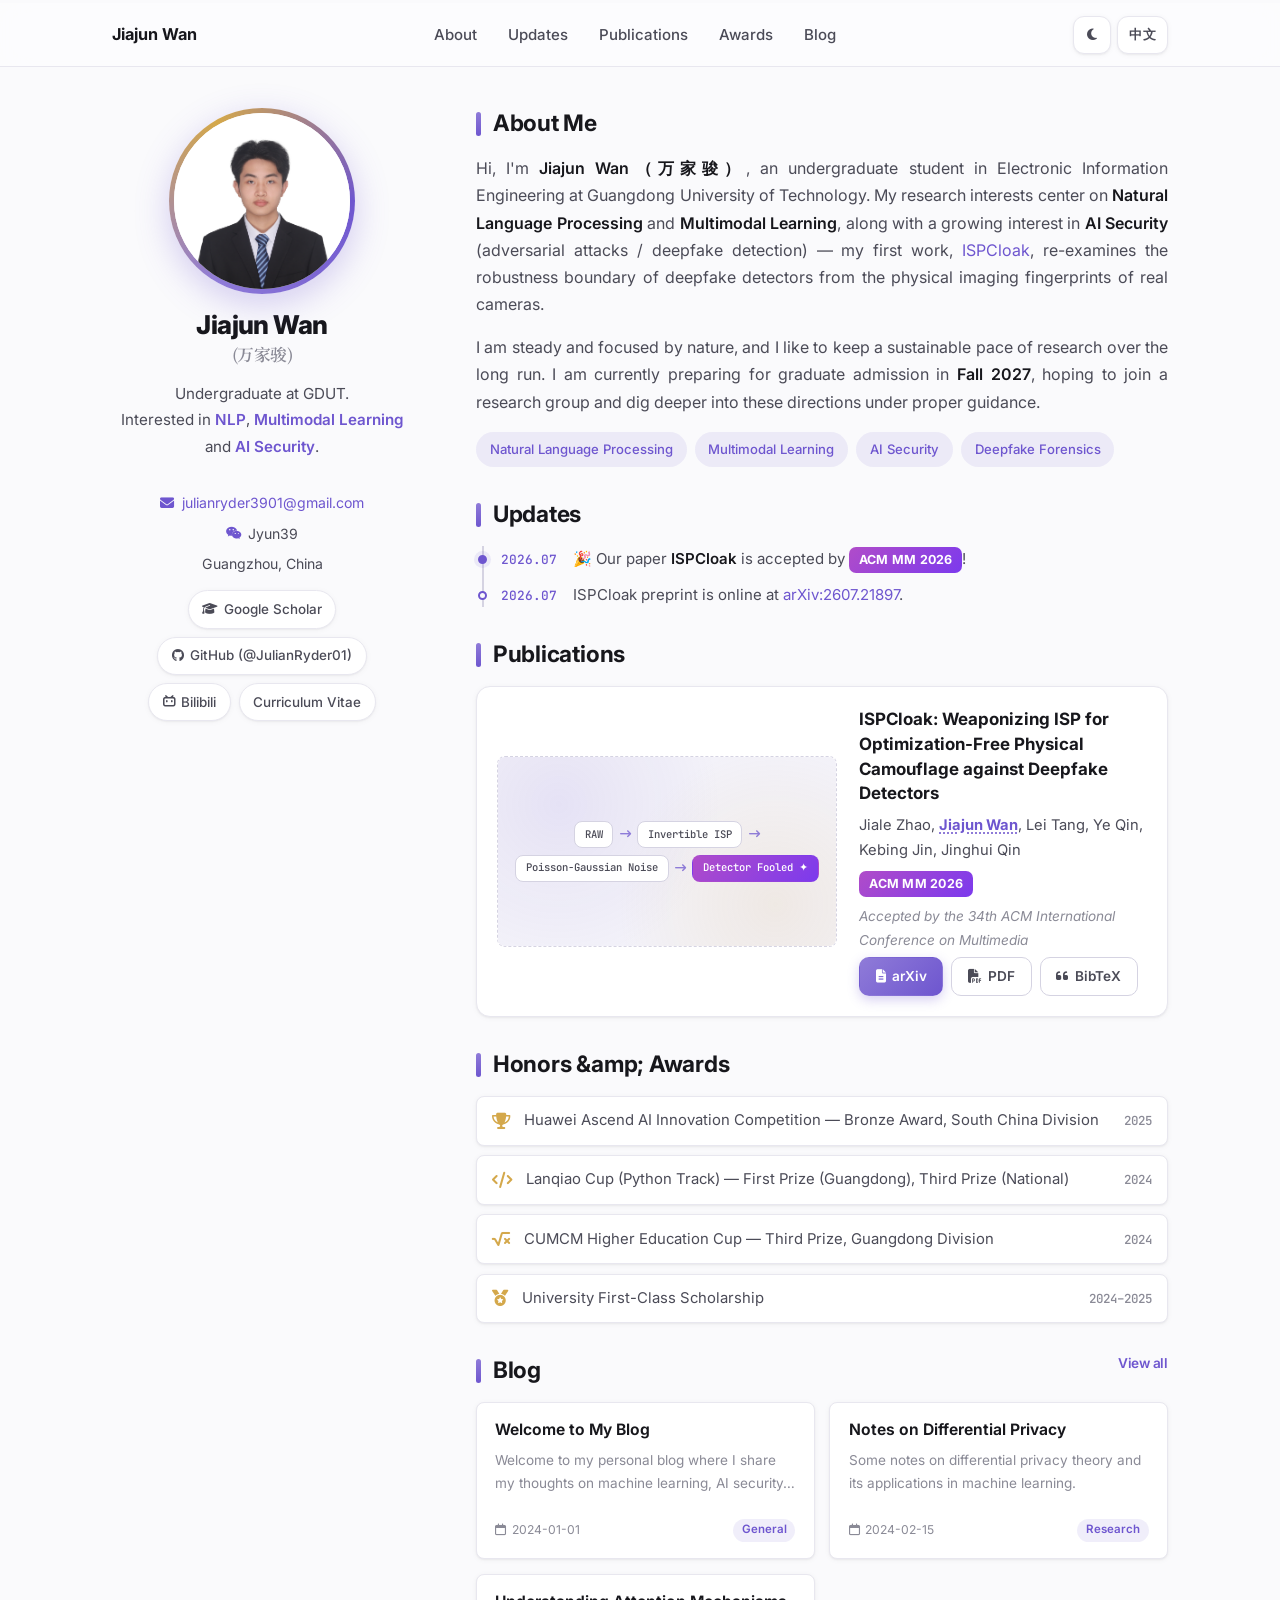
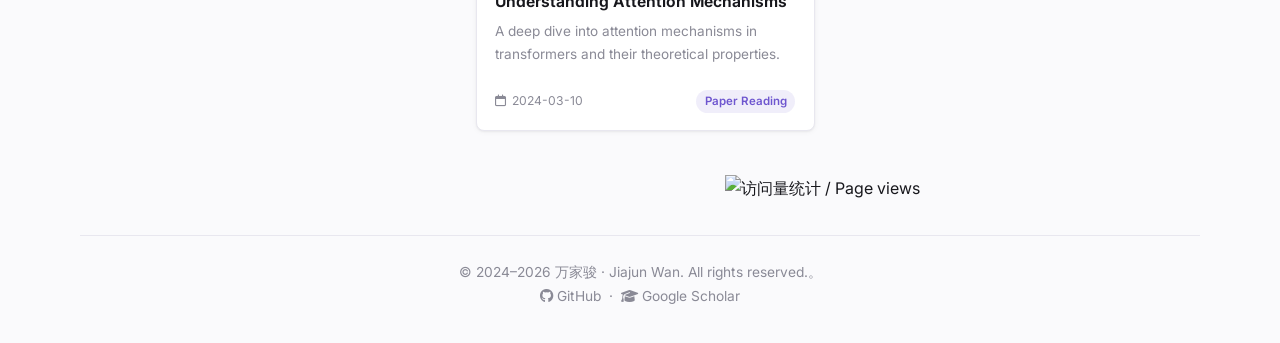
==== index.html @ dd7a8aad "feat: i18n (zh/en) with auto-detect, rename News to Updates, lang toggle" ====
<!DOCTYPE html>
<html lang="zh-CN" data-lang="zh">
<head>
    <meta charset="UTF-8">
    <meta name="viewport" content="width=device-width, initial-scale=1.0">
    <meta name="description" content="Jiajun Wan (万家骏) - Undergraduate at Guangdong University of Technology. Research interests: NLP, Multimodal Learning, AI Security. ACM MM 2026 paper.">
    <meta name="author" content="Jiajun Wan">
    <meta name="keywords" content="Jiajun Wan, 万家骏, NLP, Deepfake Detection, Adversarial Attack, GDUT">

    <!-- Open Graph -->
    <meta property="og:type" content="profile">
    <meta property="og:title" content="Jiajun Wan (万家骏)">
    <meta property="og:description" content="Undergraduate researcher in NLP & AI Security at Guangdong University of Technology.">
    <meta property="og:url" content="https://julianryder01.github.io/">
    <meta property="og:image" content="https://julianryder01.github.io/pics/profile_pic.jpg">

    <title>Jiajun Wan (万家骏)</title>

    <!-- Fonts -->
    <link rel="preconnect" href="https://fonts.googleapis.com">
    <link rel="preconnect" href="https://fonts.gstatic.com" crossorigin>
    <link href="https://fonts.googleapis.com/css2?family=Inter:wght@400;500;600;700;800&family=JetBrains+Mono:wght@400;500&family=Noto+Serif+SC:wght@600;700&display=swap" rel="stylesheet">

    <!-- Font Awesome -->
    <link rel="stylesheet" href="https://cdnjs.cloudflare.com/ajax/libs/font-awesome/6.4.0/css/all.min.css">

    <!-- Theme & language: apply saved preferences before first paint -->
    <script>
        (function () {
            try {
                var t = localStorage.getItem('site-theme');
                if (!t && window.matchMedia && window.matchMedia('(prefers-color-scheme: dark)').matches) t = 'dark';
                if (t === 'dark') document.documentElement.setAttribute('data-theme', 'dark');

                var l = localStorage.getItem('site-lang');
                if (!l) {
                    var nav = (navigator.language || navigator.userLanguage || '').toLowerCase();
                    l = nav.indexOf('zh') === 0 ? 'zh' : 'en';
                }
                document.documentElement.setAttribute('data-lang', l === 'en' ? 'en' : 'zh');
                document.documentElement.lang = l === 'en' ? 'en' : 'zh-CN';
            } catch (e) { /* ignore */ }
        })();
    </script>

    <!-- Custom CSS -->
    <link rel="stylesheet" href="css/style.css">

    <!-- Favicon -->
    <link rel="icon" href="data:image/svg+xml,<svg xmlns='http://www.w3.org/2000/svg' viewBox='0 0 100 100'><text y='.9em' font-size='90'>🎓</text></svg>">
</head>
<body>

    <!-- Reading progress bar -->
    <div class="progress-bar" aria-hidden="true"></div>

    <!-- Navigation Bar -->
    <header class="top-nav">
        <div class="top-nav-container">
            <a href="index.html" class="homepage-link">Jiajun&nbsp;Wan</a>

            <!-- Main Navigation Menu -->
            <nav class="main-nav" id="main-nav" aria-label="主导航 / Main navigation">
                <a href="#about" data-i18n="nav.about">关于</a>
                <a href="#updates" data-i18n="nav.updates">动态</a>
                <a href="#publications" data-i18n="nav.publications">论文</a>
                <a href="#honors" data-i18n="nav.awards">荣誉</a>
                <a href="blog/index.html" data-i18n="nav.blog">博客</a>
            </nav>

            <div class="nav-actions">
                <button class="theme-toggle" id="theme-toggle" type="button" aria-label="切换主题 / Toggle theme" title="切换主题">
                    <i class="fa-solid fa-moon"></i>
                    <i class="fa-solid fa-sun"></i>
                </button>
                <button class="lang-toggle" id="lang-toggle" type="button" aria-label="切换到英文 / Switch to English" title="语言 / Language">EN</button>
                <!-- Mobile Menu Toggle -->
                <button class="mobile-menu-toggle" id="menu-toggle" type="button" aria-label="打开菜单 / Open menu" aria-expanded="false" aria-controls="main-nav">
                    <i class="fa-solid fa-bars"></i>
                </button>
            </div>
        </div>
    </header>

    <!-- Main Content Wrapper -->
    <div class="wrapper">

        <!-- Sidebar -->
        <aside class="sidebar" data-animate>
            <div class="avatar-ring">
                <img src="pics/profile_pic.jpg" alt="Jiajun Wan / 万家骏" class="profile-photo" width="180" height="180">
            </div>

            <h1 class="site-name">Jiajun Wan<span class="site-name-cn">(万家骏)</span></h1>

            <p class="bio-tagline" data-i18n-html="bio">广东工业大学本科生。<br>对 <b>NLP</b>、<b>多模态学习</b> 与 <b>AI 安全</b> 感兴趣。</p>

            <div class="contact-box">
                <p><i class="fa-solid fa-envelope"></i><a href="mailto:julianryder3901@gmail.com">julianryder3901@gmail.com</a></p>
                <p><i class="fa-brands fa-weixin"></i>Jyun39</p>
                <p data-i18n="loc"><i class="fa-solid fa-location-dot"></i>广州，中国</p>
            </div>

            <div class="social-links">
                <ul>
                    <li><a href="https://scholar.google.com.hk/citations?user=JCVGLDQAAAAJ&amp;hl=zh-CN" target="_blank" rel="noopener noreferrer"><i class="fa-solid fa-graduation-cap"></i>Google Scholar</a></li>
                    <li><a href="https://github.com/JulianRyder01" target="_blank" rel="noopener noreferrer"><i class="fa-brands fa-github"></i>GitHub (@JulianRyder01)</a></li>
                    <li><a href="https://space.bilibili.com/83721608" target="_blank" rel="noopener noreferrer"><i class="fa-brands fa-bilibili"></i>Bilibili</a></li>
                    <li><a href="#" onclick="alert('CV 即将上传 / Coming soon');return false;" data-i18n="cv"><i class="fa-solid fa-file-pdf"></i>个人简历</a></li>
                </ul>
            </div>
        </aside>

        <!-- Main Content -->
        <main class="main-content">

            <!-- About Section -->
            <section id="about" data-animate>
                <h2 data-i18n="about.title">关于我</h2>
                <p data-i18n-html="about.p1">你好，我是<b>万家骏 (Jiajun Wan)</b>，广东工业大学电子信息工程专业本科生。我的研究兴趣围绕<b>自然语言处理</b>与<b>多模态学习</b>，同时对 <b>AI 安全</b>（对抗攻击 / 深度伪造检测）有浓厚兴趣——我的第一篇工作 <a href="#publications">ISPCloak</a> 就从“真实相机的物理成像指纹”出发，重新审视了深度伪造检测器的鲁棒性边界。</p>
                <p data-i18n-html="about.p2">我性格踏实，做事专注，习惯在长期科研中保持稳定的投入与节奏。目前我正在积极准备 <b>2027 Fall 保研</b>，期待能加入合适的研究团队，在老师的指导下继续深入相关方向。</p>

                <div class="interest-chips" aria-label="研究兴趣 / Research interests">
                    <span class="chip" data-i18n="chip.nlp"><i class="fa-solid fa-language"></i>自然语言处理</span>
                    <span class="chip" data-i18n="chip.mm"><i class="fa-solid fa-layer-group"></i>多模态学习</span>
                    <span class="chip" data-i18n="chip.security"><i class="fa-solid fa-shield-halved"></i>AI 安全</span>
                    <span class="chip" data-i18n="chip.forensics"><i class="fa-solid fa-camera"></i>深度伪造取证</span>
                </div>
            </section>

            <!-- Updates Section -->
            <section id="updates" data-animate>
                <h2 data-i18n="updates.title">动态</h2>
                <ul class="news-list">
                    <li>
                        <span class="news-date">2026.07</span>
                        <span class="news-text" data-i18n-html="updates.i1">🎉 论文 <b>ISPCloak</b> 被 <span class="venue-badge venue-mm">ACM MM 2026</span> 接收！</span>
                    </li>
                    <li>
                        <span class="news-date">2026.07</span>
                        <span class="news-text" data-i18n-html="updates.i2">ISPCloak 预印本上线 <a href="https://arxiv.org/abs/2607.21897" target="_blank" rel="noopener noreferrer">arXiv:2607.21897</a>。</span>
                    </li>
                </ul>
            </section>

            <!-- Publications Section -->
            <section id="publications" data-animate>
                <h2 data-i18n="pubs.title">论文</h2>

                <div class="pub-item">
                    <div class="pub-teaser" aria-hidden="true">
                        <!-- 替换为论文 teaser 图:pics/iscloak_teaser.png -->
                        <div class="teaser-fallback">
                            <span class="tf-chip tf-a">RAW</span>
                            <span class="tf-arrow"><i class="fa-solid fa-arrow-right-long"></i></span>
                            <span class="tf-chip tf-b">Invertible ISP</span>
                            <span class="tf-arrow"><i class="fa-solid fa-arrow-right-long"></i></span>
                            <span class="tf-chip tf-c">Poisson-Gaussian Noise</span>
                            <span class="tf-arrow"><i class="fa-solid fa-arrow-right-long"></i></span>
                            <span class="tf-chip tf-d">Detector Fooled ✦</span>
                        </div>
                    </div>

                    <div class="pub-body">
                        <p class="pub-title">ISPCloak: Weaponizing ISP for Optimization-Free Physical Camouflage against Deepfake Detectors</p>

                        <p class="pub-authors">
                            Jiale Zhao, <strong class="my-name">Jiajun Wan</strong>, Lei Tang, Ye Qin, Kebing Jin, Jinghui Qin
                        </p>

                        <p class="pub-venue">
                            <span class="venue-badge venue-mm">ACM MM 2026</span>
                            <em class="pub-venue-note" data-i18n="pub.venuenote">被第 34 届 ACM 国际多媒体大会接收</em>
                        </p>

                        <div class="pub-links">
                            <a href="https://arxiv.org/abs/2607.21897" target="_blank" rel="noopener noreferrer" class="pub-btn pub-btn-primary"><i class="fa-solid fa-file-lines"></i>arXiv</a>
                            <a href="https://arxiv.org/pdf/2607.21897" target="_blank" rel="noopener noreferrer" class="pub-btn"><i class="fa-solid fa-file-pdf"></i>PDF</a>
                            <button type="button" class="pub-btn bibtex-btn"
                                    data-bibtex-title="ISPCloak: Weaponizing ISP for Optimization-Free Physical Camouflage against Deepfake Detectors"
                                    data-bibtex-key="zhao2026ispcloak"
                                    data-bibtex-author="Zhao, Jiale and Wan, Jiajun and Tang, Lei and Qin, Ye and Jin, Kebing and Qin, Jinghui"
                                    data-bibtex-venue="ACM Multimedia"
                                    data-bibtex-year="2026"
                                    data-bibtex-url="https://arxiv.org/abs/2607.21897"><i class="fa-solid fa-quote-left"></i>BibTeX</button>
                        </div>
                    </div>
                </div>
            </section>

            <!-- Honors & Awards Section -->
            <section id="honors" data-animate>
                <h2 data-i18n="awards.title">荣誉与奖项</h2>
                <ul class="award-list">
                    <li>
                        <i class="fa-solid fa-trophy award-icon"></i>
                        <span class="award-text" data-i18n="award.1">华为昇腾AI创新大赛华南赛区铜奖</span>
                        <span class="award-year">2025</span>
                    </li>
                    <li>
                        <i class="fa-solid fa-code award-icon"></i>
                        <span class="award-text" data-i18n="award.2">蓝桥杯 Python 赛道广东省一等奖、国家级三等奖</span>
                        <span class="award-year">2024</span>
                    </li>
                    <li>
                        <i class="fa-solid fa-square-root-variable award-icon"></i>
                        <span class="award-text" data-i18n="award.3">高教社杯全国大学生数学建模竞赛广东赛区省三等奖</span>
                        <span class="award-year">2024</span>
                    </li>
                    <li>
                        <i class="fa-solid fa-medal award-icon"></i>
                        <span class="award-text" data-i18n="award.4">校级一等奖学金</span>
                        <span class="award-year">2024–2025</span>
                    </li>
                </ul>
            </section>

            <!-- Blog Section Preview -->
            <section id="blog-preview" data-animate>
                <h2><span data-i18n="blog.title">博客</span> <a class="view-all" href="blog/index.html" data-i18n="blog.viewall">查看全部 <i class="fa-solid fa-angle-right"></i></a></h2>
                <div class="blog-list">
                    <a href="blog/posts/welcome.html" class="blog-card">
                        <h3 class="blog-card-title">Welcome to My Blog</h3>
                        <p class="blog-card-excerpt" data-i18n-html="blog.excerpt.1">欢迎来到我的博客，这里记录我对机器学习和 AI 安全的研究与思考。</p>
                        <div class="blog-card-meta">
                            <span class="blog-card-date"><i class="fa-regular fa-calendar"></i>2024-01-01</span>
                            <span class="blog-card-category" data-i18n="blogcat.pg">通用</span>
                        </div>
                    </a>

                    <a href="blog/posts/differential-privacy-notes.html" class="blog-card">
                        <h3 class="blog-card-title">Notes on Differential Privacy</h3>
                        <p class="blog-card-excerpt" data-i18n-html="blog.excerpt.2">关于差分隐私理论及其在机器学习中应用的笔记。</p>
                        <div class="blog-card-meta">
                            <span class="blog-card-date"><i class="fa-regular fa-calendar"></i>2024-02-15</span>
                            <span class="blog-card-category" data-i18n="blogcat.research">研究</span>
                        </div>
                    </a>

                    <a href="blog/posts/attention-mechanisms.html" class="blog-card">
                        <h3 class="blog-card-title">Understanding Attention Mechanisms</h3>
                        <p class="blog-card-excerpt" data-i18n-html="blog.excerpt.3">深入剖析 Transformer 中注意力机制及其理论性质。</p>
                        <div class="blog-card-meta">
                            <span class="blog-card-date"><i class="fa-regular fa-calendar"></i>2024-03-10</span>
                            <span class="blog-card-category" data-i18n="blogcat.pr">论文阅读</span>
                        </div>
                    </a>
                </div>
            </section>

            <!-- Visitors badge -->
            <div class="visitor-row" aria-hidden="false">
                <img src="https://komarev.com/ghpvc/?username=JulianRyder01&amp;color=6E56CF&amp;style=flat-square&amp;label=Visitors" alt="访问量统计 / Page views">
            </div>

        </main>
    </div>

    <!-- Footer -->
    <footer class="site-footer">
        <p>&copy; 2024–2026 万家骏 · Jiajun Wan. <span data-i18n="footer.rights">保留所有权利</span>。</p>
        <p class="footer-meta">
            <a href="https://github.com/JulianRyder01" target="_blank" rel="noopener noreferrer"><i class="fa-brands fa-github"></i> GitHub</a>
            &nbsp;&middot;&nbsp;
            <a href="https://scholar.google.com.hk/citations?user=JCVGLDQAAAAJ&amp;hl=zh-CN" target="_blank" rel="noopener noreferrer"><i class="fa-solid fa-graduation-cap"></i> Google Scholar</a>
        </p>
    </footer>

    <!-- BibTeX Modal -->
    <div class="modal-backdrop" id="bibtex-modal" role="dialog" aria-modal="true" aria-label="BibTeX 引用 / BibTeX citation" hidden>
        <div class="modal-card">
            <div class="modal-head">
                <h3><i class="fa-solid fa-quote-left"></i> BibTeX</h3>
                <button type="button" class="modal-close" id="modal-close" aria-label="关闭 / Close">&times;</button>
            </div>
            <textarea class="bibtex-box" id="bibtex-textarea" rows="9" readonly spellcheck="false"></textarea>
            <div class="modal-foot">
                <span class="copy-hint" id="copy-hint"></span>
                <button type="button" class="pub-btn pub-btn-primary" id="copy-bibtex"><i class="fa-solid fa-copy"></i><span data-i18n="modal.copy">复制</span></button>
            </div>
        </div>
    </div>

    <button class="back-to-top" id="back-to-top" type="button" aria-label="回到顶部 / Back to top"><i class="fa-solid fa-chevron-up"></i></button>

    <!-- JavaScript -->
    <script src="js/main.js"></script>
</body>
</html>
---- css/style.css ----
/* ============================================================
   Jiajun Wan — Academic Homepage Stylesheet
   Light / Dark dual theme · glassmorphism nav · refined motion
   Backwards-compatible with blog page class names.
   ============================================================ */

/* ---------------------------------------------
   1. Design Tokens
   --------------------------------------------- */
:root {
    /* Primary palette — iris / violet accent */
    --primary-color: #6E56CF;
    --primary-dark: #5A46B0;
    --primary-light: #8F7BD8;
    --primary-soft: rgba(110, 86, 207, 0.10);
    --primary-glow: rgba(110, 86, 207, 0.28);

    /* Text */
    --text-primary: #17171C;
    --text-secondary: #4B4B57;
    --text-muted: #8A8A96;

    /* Backgrounds */
    --bg-body: #FAFAFC;
    --bg-sidebar: transparent;
    --bg-card: #FFFFFF;
    --bg-hover: #F3F2F9;
    --bg-nav: rgba(252, 252, 254, 0.72);

    /* Borders */
    --border-light: #E8E7EF;
    --border-medium: #D5D3E2;

    /* Accents */
    --accent-gold: #D4A84B;
    --accent-green: #3E9C77;
    --accent-error: #CF222E;

    /* Typography */
    --font-sans: "Inter", -apple-system, BlinkMacSystemFont, "Segoe UI",
                 "PingFang SC", "Hiragino Sans GB", "Microsoft YaHei", sans-serif;
    --font-mono: "JetBrains Mono", "SF Mono", Consolas, "Liberation Mono", Menlo, monospace;
    --font-serif-sc: "Noto Serif SC", "Songti SC", SimSun, serif;

    /* Spacing */
    --spacing-xs: 0.25rem;
    --spacing-sm: 0.5rem;
    --spacing-md: 1rem;
    --spacing-lg: 1.5rem;
    --spacing-xl: 2rem;

    /* Layout */
    --max-width: 1120px;
    --sidebar-width: 300px;
    --nav-height: 64px;

    /* Shadows */
    --shadow-sm: 0 1px 2px rgba(23, 23, 28, 0.05), 0 1px 6px rgba(23, 23, 28, 0.04);
    --shadow-md: 0 4px 14px rgba(23, 23, 28, 0.08), 0 2px 4px rgba(23, 23, 28, 0.04);
    --shadow-lg: 0 12px 34px rgba(23, 23, 28, 0.14);

    /* Motion & radius */
    --ease-out: cubic-bezier(0.22, 1, 0.36, 1);
    --transition-fast: 0.18s var(--ease-out);
    --transition-normal: 0.32s var(--ease-out);
    --radius-sm: 8px;
    --radius-md: 14px;
    --radius-lg: 20px;
}

/* Dark theme */
[data-theme="dark"] {
    --primary-color: #9D8CFF;
    --primary-dark: #B4A6FF;
    --primary-light: #6E56CF;
    --primary-soft: rgba(157, 140, 255, 0.12);
    --primary-glow: rgba(157, 140, 255, 0.22);

    --text-primary: #ECEBF2;
    --text-secondary: #B6B5C2;
    --text-muted: #7F7E8C;

    --bg-body: #131218;
    --bg-card: #1B1A22;
    --bg-hover: #232230;
    --bg-nav: rgba(19, 18, 24, 0.68);

    --border-light: #2A2936;
    --border-medium: #3A3949;

    --shadow-sm: 0 1px 2px rgba(0, 0, 0, 0.4);
    --shadow-md: 0 4px 16px rgba(0, 0, 0, 0.45);
    --shadow-lg: 0 12px 36px rgba(0, 0, 0, 0.55);
}

/* ---------------------------------------------
   2. Base
   --------------------------------------------- */
*, *::before, *::after { box-sizing: border-box; margin: 0; padding: 0; }

html {
    scroll-behavior: smooth;
    scroll-padding-top: calc(var(--nav-height) + 16px);
    -webkit-font-smoothing: antialiased;
    -moz-osx-font-smoothing: grayscale;
}

body {
    font-family: var(--font-sans);
    font-size: 16px;
    line-height: 1.7;
    color: var(--text-primary);
    background-color: var(--bg-body);
    transition: background-color 0.35s ease, color 0.35s ease;
    min-height: 100vh;
}

h1, h2, h3, h4, h5, h6 { font-weight: 700; line-height: 1.3; color: var(--text-primary); }
h2 { font-size: 1.42rem; letter-spacing: -0.01em; }
h3 { font-size: 1.15rem; }

p { margin-bottom: var(--spacing-md); color: var(--text-secondary); }

a {
    color: var(--primary-color);
    text-decoration: none;
    transition: color var(--transition-fast);
}
a:hover { color: var(--primary-dark); }

b, strong { color: var(--text-primary); font-weight: 600; }

img { max-width: 100%; display: block; }

ul { list-style: none; }

:focus-visible {
    outline: 2px solid var(--primary-color);
    outline-offset: 2px;
    border-radius: 4px;
}

::selection { background: var(--primary-soft); color: var(--text-primary); }

/* Section headings with gradient tick */
section h2 {
    position: relative;
    padding-left: 1.05rem;
    margin-bottom: 1.1rem;
}
section h2::before {
    content: "";
    position: absolute;
    left: 0; top: 0.18em;
    width: 5px; height: 1.05em;
    border-radius: 99px;
    background: linear-gradient(180deg, var(--primary-light), var(--primary-color));
}

/* ---------------------------------------------
   3. Progress bar (top of page)
   --------------------------------------------- */
.progress-bar {
    position: fixed;
    top: 0; left: 0;
    height: 3px; width: 100%;
    transform: scaleX(0);
    transform-origin: 0 50%;
    z-index: 2000;
    background: linear-gradient(90deg, var(--primary-light), var(--primary-color));
    pointer-events: none;
}

/* ---------------------------------------------
   4. Top navigation — frosted glass
   --------------------------------------------- */
.top-nav {
    position: fixed;
    inset: 3px 0 auto 0;
    height: var(--nav-height);
    backdrop-filter: saturate(160%) blur(14px);
    -webkit-backdrop-filter: saturate(160%) blur(14px);
    background: var(--bg-nav);
    border-bottom: 1px solid var(--border-light);
    z-index: 1000;
    transition: background 0.35s ease, border-color 0.35s ease;
}

.top-nav-container {
    max-width: var(--max-width);
    height: 100%;
    margin: 0 auto;
    padding: 0 clamp(1rem, 4vw, 2rem);
    display: flex;
    align-items: center;
    justify-content: space-between;
    gap: 1rem;
}

.homepage-link {
    display: inline-flex;
    align-items: center;
    gap: 0.55rem;
    font-weight: 700;
    font-size: 1.02rem;
    color: var(--text-primary) !important;
    white-space: nowrap;
}
.homepage-link:hover { opacity: 0.85; }

.main-nav {
    display: flex;
    align-items: center;
    gap: 0.25rem;
}
.main-nav a {
    position: relative;
    padding: 0.45rem 0.85rem;
    border-radius: 99px;
    font-size: 0.94rem;
    font-weight: 500;
    color: var(--text-secondary) !important;
    transition: color var(--transition-fast), background var(--transition-fast);
}
.main-nav a:hover {
    color: var(--primary-color) !important;
    background: var(--primary-soft);
}
.main-nav a.active {
    color: var(--primary-color) !important;
    background: var(--primary-soft);
    font-weight: 600;
}

.nav-actions { display: flex; align-items: center; gap: 0.4rem; }

.theme-toggle,
.lang-toggle,
.mobile-menu-toggle {
    display: inline-grid;
    place-items: center;
    width: 38px; height: 38px;
    border: 1px solid var(--border-light);
    border-radius: 11px;
    background: var(--bg-card);
    color: var(--text-secondary);
    cursor: pointer;
    box-shadow: var(--shadow-sm);
    transition: color var(--transition-fast), border-color var(--transition-fast),
                transform var(--transition-fast), box-shadow var(--transition-fast);
}
.lang-toggle {
    width: auto;
    padding: 0 0.68rem;
    font-size: 0.82rem;
    font-weight: 700;
    letter-spacing: 0.03em;
    font-family: "Inter", sans-serif;
}
.theme-toggle:hover, .lang-toggle:hover, .mobile-menu-toggle:hover {
    color: var(--primary-color);
    border-color: var(--primary-light);
    transform: translateY(-1px);
    box-shadow: var(--shadow-md);
}
.theme-toggle:active, .lang-toggle:active, .mobile-menu-toggle:active { transform: translateY(0); }

/* sun/moon swap */
.theme-toggle .fa-sun { display: none; }
[data-theme="dark"] .theme-toggle .fa-sun { display: block; }
[data-theme="dark"] .theme-toggle .fa-moon { display: none; }
.theme-toggle i { transition: transform 0.45s var(--ease-out); }
.theme-toggle:active i { transform: rotate(120deg); }

.mobile-menu-toggle { display: none; }

/* ---------------------------------------------
   5. Layout wrapper
   --------------------------------------------- */
.wrapper {
    max-width: var(--max-width);
    margin: 0 auto;
    padding: calc(var(--nav-height) + 44px) clamp(1rem, 4vw, 2rem) var(--spacing-xl);
    display: grid;
    grid-template-columns: var(--sidebar-width) minmax(0, 1fr);
    gap: clamp(2rem, 5vw, 4rem);
    align-items: start;
}

/* ---------------------------------------------
   6. Sidebar / Hero
   --------------------------------------------- */
.sidebar {
    position: sticky;
    top: calc(var(--nav-height) + 40px);
    display: flex;
    flex-direction: column;
    align-items: center;
    text-align: center;
    gap: 0.9rem;
}

.avatar-ring {
    position: relative;
    padding: 5px;
    border-radius: 50%;
    background: conic-gradient(from 210deg, var(--primary-light), var(--accent-gold), var(--primary-color), var(--primary-light));
    animation: ring-spin 14s linear infinite;
    box-shadow: 0 10px 34px var(--primary-glow);
}
@keyframes ring-spin { to { transform: rotate(360deg); } }
.avatar-ring::after {
    content: "";
    position: absolute;
    inset: 5px;
    border-radius: 50%;
    background: var(--bg-body);
}
.profile-photo {
    position: relative;
    z-index: 1;
    width: 176px; height: 176px;
    object-fit: cover;
    border-radius: 50%;
    animation: ring-spin 14s linear infinite reverse;
}

.site-name {
    font-size: 1.62rem;
    font-weight: 800;
    letter-spacing: -0.02em;
}
.site-name-cn {
    display: block;
    margin-top: 0.15rem;
    font-family: var(--font-serif-sc);
    font-size: 1.05rem;
    font-weight: 600;
    color: var(--text-muted);
}

.bio-tagline {
    font-size: 0.95rem;
    color: var(--text-secondary);
    line-height: 1.75;
}
.bio-tagline b { color: var(--primary-color); font-weight: 600; }

.contact-box {
    width: 100%;
    display: flex;
    flex-direction: column;
    gap: 0.42rem;
    font-size: 0.88rem;
    color: var(--text-secondary);
}
.contact-box p { display: flex; align-items: center; justify-content: center; gap: 0.55rem; margin: 0; }
.contact-box i { color: var(--primary-color); width: 1em; }
.contact-box a { word-break: break-all; }

.social-links ul {
    display: flex;
    flex-wrap: wrap;
    justify-content: center;
    gap: 0.5rem;
}
.social-links a {
    display: inline-flex;
    align-items: center;
    gap: 0.42rem;
    padding: 0.42rem 0.85rem;
    border: 1px solid var(--border-light);
    border-radius: 99px;
    font-size: 0.84rem;
    font-weight: 500;
    color: var(--text-secondary) !important;
    background: var(--bg-card);
    box-shadow: var(--shadow-sm);
    transition: transform var(--transition-fast), border-color var(--transition-fast),
                color var(--transition-fast), box-shadow var(--transition-fast);
}
.social-links a:hover {
    color: var(--primary-color) !important;
    border-color: var(--primary-light);
    transform: translateY(-2px);
    box-shadow: 0 6px 16px var(--primary-glow);
}
.social-links a i { font-size: 0.92em; }

/* ---------------------------------------------
   7. Main content sections
   --------------------------------------------- */
.main-content {
    min-width: 0;
    display: flex;
    flex-direction: column;
    gap: var(--spacing-xl);
}
.main-content section { scroll-margin-top: calc(var(--nav-height) + 20px); }

.main-content > section > p { text-align: justify; }

.interest-chips {
    display: flex;
    flex-wrap: wrap;
    gap: 0.5rem;
    margin-top: 0.4rem;
}
.chip {
    display: inline-flex;
    align-items: center;
    gap: 0.45rem;
    padding: 0.34rem 0.8rem;
    border-radius: 99px;
    font-size: 0.82rem;
    font-weight: 500;
    color: var(--primary-color);
    background: var(--primary-soft);
    border: 1px solid transparent;
    transition: transform var(--transition-fast), border-color var(--transition-fast);
}
.chip:hover { transform: translateY(-1px); border-color: var(--primary-light); }
.chip i { font-size: 0.85em; opacity: 0.9; }

/* News timeline */
.news-list {
    display: flex;
    flex-direction: column;
    gap: 0.55rem;
    border-left: 2px solid var(--border-medium);
    padding-left: 1.1rem;
    margin-left: 0.35rem;
}
.news-list li {
    position: relative;
    display: flex;
    align-items: baseline;
    gap: 0.8rem;
    font-size: 0.94rem;
    color: var(--text-secondary);
}
.news-list li::before {
    content: "";
    position: absolute;
    left: calc(-1.1rem - 5.5px);
    top: 0.62em;
    width: 9px; height: 9px;
    border-radius: 50%;
    background: var(--bg-body);
    border: 2.5px solid var(--primary-color);
}
.news-list li:first-child::before { background: var(--primary-color); box-shadow: 0 0 0 4px var(--primary-soft); }
.news-date {
    flex-shrink: 0;
    font-family: var(--font-mono);
    font-size: 0.8rem;
    font-weight: 500;
    color: var(--primary-color);
    min-width: 4.6em;
}

/* Venue badges */
.venue-badge {
    display: inline-block;
    padding: 0.14rem 0.62rem;
    border-radius: 7px;
    font-size: 0.78rem;
    font-weight: 700;
    letter-spacing: 0.02em;
    color: #fff;
    vertical-align: middle;
}
.venue-mm   { background: linear-gradient(135deg, #B04CC9, #7C3AED); }
.venue-a    { background: linear-gradient(135deg, #C87A2F, #A05216); }
.venue-nips { background: linear-gradient(135deg, #C0392B, #8E2620); }
.venue-cvpr { background: linear-gradient(135deg, #2F80ED, #1B5FBF); }
.venue-emnlp{ background: linear-gradient(135deg, #D68910, #B9770E); }

/* Publications */
.pub-item {
    display: grid;
    grid-template-columns: minmax(220px, 340px) minmax(0, 1fr);
    gap: 1.4rem;
    align-items: center;
    padding: 1.25rem;
    border: 1px solid var(--border-light);
    border-radius: var(--radius-md);
    background: var(--bg-card);
    box-shadow: var(--shadow-sm);
    transition: transform var(--transition-normal), box-shadow var(--transition-normal), border-color var(--transition-normal);
}
.pub-item:hover {
    transform: translateY(-3px);
    box-shadow: var(--shadow-md);
    border-color: var(--primary-light);
}

.pub-teaser {
    overflow: hidden;
    border-radius: var(--radius-sm);
    border: 1px dashed var(--border-medium);
    aspect-ratio: 16 / 9;
}
.teaser-fallback {
    height: 100%;
    display: flex;
    flex-wrap: wrap;
    align-items: center;
    justify-content: center;
    align-content: center;
    gap: 0.4rem;
    padding: 0.8rem;
    background:
        radial-gradient(circle at 18% 25%, var(--primary-soft), transparent 52%),
        radial-gradient(circle at 82% 78%, rgba(212, 168, 75, 0.12), transparent 50%),
        var(--bg-hover);
}
.tf-chip {
    padding: 0.22rem 0.6rem;
    border-radius: 8px;
    font-family: var(--font-mono);
    font-size: 0.66rem;
    font-weight: 500;
    border: 1px solid var(--border-medium);
    background: var(--bg-card);
    color: var(--text-secondary);
    white-space: nowrap;
}
.tf-chip.tf-d {
    color: #fff;
    border-color: transparent;
    background: linear-gradient(135deg, #B04CC9, #7C3AED);
}
.tf-arrow { color: var(--primary-color); font-size: 0.7rem; opacity: 0.75; }

.pub-title {
    margin-bottom: 0.45rem;
    font-size: 1.06rem;
    font-weight: 700;
    line-height: 1.45;
    color: var(--text-primary);
}
.pub-authors { font-size: 0.92rem; color: var(--text-secondary); margin-bottom: 0.5rem; }
.my-name { color: var(--primary-color); font-weight: 700; text-decoration: underline dotted var(--primary-light) 1.5px; text-underline-offset: 3px; }

.pub-venue { display: flex; align-items: center; flex-wrap: wrap; gap: 0.55rem; margin-bottom: 0.35rem; }
.pub-venue-note { font-size: 0.85rem; color: var(--text-muted); }
.pub-note { font-size: 0.8rem; color: var(--text-muted); margin-bottom: 0.65rem; }

.pub-links { display: flex; flex-wrap: wrap; gap: 0.5rem; }
.pub-btn {
    display: inline-flex;
    align-items: center;
    gap: 0.42rem;
    padding: 0.42rem 0.95rem;
    border: 1px solid var(--border-medium);
    border-radius: 10px;
    font-size: 0.85rem;
    font-weight: 600;
    font-family: inherit;
    color: var(--text-secondary) !important;
    background: var(--bg-card);
    cursor: pointer;
    transition: all var(--transition-fast);
}
.pub-btn:hover {
    color: var(--primary-color) !important;
    border-color: var(--primary-light);
    transform: translateY(-1px);
    box-shadow: var(--shadow-sm);
}
.pub-btn-primary {
    color: #fff !important;
    border-color: transparent;
    background: linear-gradient(135deg, var(--primary-light), var(--primary-color));
    box-shadow: 0 4px 12px var(--primary-glow);
}
.pub-btn-primary:hover { filter: brightness(1.06); box-shadow: 0 6px 16px var(--primary-glow); }

/* Awards */
.award-list {
    display: flex;
    flex-direction: column;
    gap: 0.6rem;
}
.award-list li {
    display: flex;
    align-items: center;
    gap: 0.85rem;
    padding: 0.7rem 0.95rem;
    border: 1px solid var(--border-light);
    border-radius: var(--radius-sm);
    background: var(--bg-card);
    box-shadow: var(--shadow-sm);
    font-size: 0.93rem;
    transition: transform var(--transition-fast), border-color var(--transition-fast);
}
.award-list li:hover { transform: translateX(4px); border-color: var(--primary-light); }
.award-icon { color: var(--accent-gold); font-size: 1.02rem; flex-shrink: 0; }
.award-text { flex: 1; color: var(--text-secondary); }
.award-year {
    flex-shrink: 0;
    font-family: var(--font-mono);
    font-size: 0.78rem;
    font-weight: 500;
    color: var(--text-muted);
}
.award-list li.placeholder { opacity: 0.55; border-style: dashed; }

/* Blog preview cards */
.blog-list {
    display: grid;
    grid-template-columns: repeat(auto-fill, minmax(min(240px, 100%), 1fr));
    gap: 0.9rem;
}
.blog-card {
    display: flex;
    flex-direction: column;
    gap: 0.5rem;
    padding: 1.05rem 1.15rem;
    border: 1px solid var(--border-light);
    border-radius: var(--radius-sm);
    background: var(--bg-card);
    box-shadow: var(--shadow-sm);
    transition: transform var(--transition-fast), box-shadow var(--transition-fast), border-color var(--transition-fast);
}
.blog-card:hover {
    transform: translateY(-3px);
    border-color: var(--primary-light);
    box-shadow: var(--shadow-md);
}
.blog-card-title { font-size: 0.98rem; font-weight: 650; color: var(--text-primary); }
.blog-card-excerpt {
    font-size: 0.85rem;
    color: var(--text-muted);
    display: -webkit-box;
    -webkit-line-clamp: 2;
    -webkit-box-orient: vertical;
    overflow: hidden;
}
.blog-card-meta {
    margin-top: auto;
    display: flex;
    align-items: center;
    justify-content: space-between;
    font-size: 0.76rem;
    color: var(--text-muted);
}
.blog-card-date i { margin-right: 0.35rem; }
.blog-card-category {
    padding: 0.1rem 0.55rem;
    border-radius: 99px;
    font-size: 0.72rem;
    font-weight: 600;
    color: var(--primary-color);
    background: var(--primary-soft);
}

.view-all {
    float: right;
    font-size: 0.85rem;
    font-weight: 600;
}
.view-all i { font-size: 0.8em; margin-left: 0.2rem; transition: transform var(--transition-fast); }
.view-all:hover i { transform: translateX(3px); }

.visitor-row { display: flex; justify-content: center; padding-top: 0.4rem; }
.visitor-row img { display: inline-block; }

/* ---------------------------------------------
   8. Footer
   --------------------------------------------- */
.site-footer {
    max-width: var(--max-width);
    margin: 0 auto;
    padding: 1.6rem clamp(1rem, 4vw, 2rem) 2.2rem;
    border-top: 1px solid var(--border-light);
    text-align: center;
    color: var(--text-muted);
    font-size: 0.86rem;
}
.site-footer p { margin: 0; color: var(--text-muted); }
.footer-meta { margin-top: 0.5rem; }
.site-footer a { color: var(--text-muted); }
.site-footer a:hover { color: var(--primary-color); }

/* ---------------------------------------------
   9. BibTeX modal
   --------------------------------------------- */
.modal-backdrop {
    position: fixed;
    inset: 0;
    z-index: 3000;
    display: grid;
    place-items: center;
    padding: 1.2rem;
    background: rgba(15, 14, 20, 0.55);
    backdrop-filter: blur(6px);
    -webkit-backdrop-filter: blur(6px);
    opacity: 0;
    transition: opacity 0.25s ease;
}
.modal-backdrop.is-open { opacity: 1; }
.modal-backdrop[hidden] { display: none; }

.modal-card {
    width: min(620px, 100%);
    border-radius: var(--radius-md);
    border: 1px solid var(--border-light);
    background: var(--bg-card);
    box-shadow: var(--shadow-lg);
    padding: 1.3rem 1.4rem;
    transform: translateY(14px) scale(0.98);
    transition: transform 0.3s var(--ease-out);
}
.modal-backdrop.is-open .modal-card { transform: none; }

.modal-head {
    display: flex;
    align-items: center;
    justify-content: space-between;
    margin-bottom: 0.9rem;
}
.modal-head h3 { display: flex; align-items: center; gap: 0.5rem; font-size: 1.02rem; }
.modal-head i { color: var(--primary-color); }
.modal-close {
    width: 34px; height: 34px;
    display: grid;
    place-items: center;
    border: none;
    border-radius: 9px;
    background: var(--bg-hover);
    color: var(--text-secondary);
    font-size: 1.3rem;
    line-height: 1;
    cursor: pointer;
    transition: background var(--transition-fast), color var(--transition-fast);
}
.modal-close:hover { background: var(--primary-soft); color: var(--primary-color); }

.bibtex-box {
    width: 100%;
    resize: vertical;
    min-height: 190px;
    padding: 0.9rem 1rem;
    border: 1px solid var(--border-light);
    border-radius: var(--radius-sm);
    background: var(--bg-hover);
    color: var(--text-primary);
    font-family: var(--font-mono);
    font-size: 0.8rem;
    line-height: 1.6;
}
.bibtex-box:focus { outline: 2px solid var(--primary-color); outline-offset: 1px; }

.modal-foot {
    margin-top: 0.9rem;
    display: flex;
    align-items: center;
    justify-content: space-between;
    gap: 0.8rem;
}
.copy-hint { font-size: 0.83rem; color: var(--accent-green); font-weight: 600; }
.copy-hint.err { color: var(--accent-error); }

body.modal-open { overflow: hidden; }

/* ---------------------------------------------
   10. Back to top
   --------------------------------------------- */
.back-to-top {
    position: fixed;
    right: 1.4rem; bottom: 1.4rem;
    z-index: 1500;
    width: 44px; height: 44px;
    display: grid;
    place-items: center;
    border: 1px solid var(--border-light);
    border-radius: 13px;
    background: var(--bg-nav);
    backdrop-filter: blur(10px);
    -webkit-backdrop-filter: blur(10px);
    color: var(--text-secondary);
    cursor: pointer;
    box-shadow: var(--shadow-md);
    opacity: 0;
    visibility: hidden;
    transform: translateY(10px);
    transition: opacity 0.3s ease, visibility 0.3s ease, transform 0.3s var(--ease-out),
                color var(--transition-fast), border-color var(--transition-fast);
}
.back-to-top.show { opacity: 1; visibility: visible; transform: none; }
.back-to-top:hover { color: var(--primary-color); border-color: var(--primary-light); }

/* ---------------------------------------------
   11. Scroll-in animations
   --------------------------------------------- */
@media (prefers-reduced-motion: no-preference) {
    [data-animate] {
        transition: opacity 0.6s var(--ease-out), transform 0.6s var(--ease-out);
    }
    [data-animate].pre-animate {
        opacity: 0;
        transform: translateY(18px);
    }
    [data-animate].is-visible {
        opacity: 1;
        transform: none;
    }
}
@media (prefers-reduced-motion: reduce) {
    *, *::before, *::after { animation-duration: 0.001s !important; transition-duration: 0.001s !important; }
    html { scroll-behavior: auto; }
}

/* ---------------------------------------------
   12. Blog pages (backwards compatibility)
   --------------------------------------------- */
.blog-header {
    max-width: 900px;
    margin: 0 auto;
    padding: calc(var(--nav-height) + 48px) clamp(1rem, 4vw, 2rem) 0;
    text-align: center;
}
.blog-header h1 {
    font-size: 2rem;
    font-weight: 800;
    letter-spacing: -0.02em;
    background: linear-gradient(120deg, var(--primary-light), var(--primary-color));
    -webkit-background-clip: text;
    background-clip: text;
    -webkit-text-fill-color: transparent;
}
.blog-header p { margin-top: 0.4rem; margin-bottom: 0; color: var(--text-muted); font-size: 0.95rem; }

.blog-categories {
    max-width: 900px;
    margin: 1.1rem auto 0;
    padding: 0 clamp(1rem, 4vw, 2rem);
    display: flex;
    flex-wrap: wrap;
    justify-content: center;
    gap: 0.45rem;
}
.blog-category-tag {
    padding: 0.34rem 0.95rem;
    border: 1px solid var(--border-light);
    border-radius: 99px;
    font-family: inherit;
    font-size: 0.83rem;
    font-weight: 500;
    color: var(--text-secondary);
    background: var(--bg-card);
    cursor: pointer;
    transition: all var(--transition-fast);
}
.blog-category-tag:hover { color: var(--primary-color); border-color: var(--primary-light); }
.blog-category-tag.active {
    color: #fff;
    border-color: transparent;
    background: linear-gradient(135deg, var(--primary-light), var(--primary-color));
    box-shadow: 0 3px 10px var(--primary-glow);
}

/* blog list page reuses .wrapper (inline override keeps single column) */
.wrapper .blog-list { margin: 0.4rem 0; }

/* Blog post page */
.blog-post {
    max-width: 800px;
    margin: 0 auto;
    padding: calc(var(--nav-height) + 48px) clamp(1rem, 4vw, 2rem) var(--spacing-xl);
}
.blog-post-header { margin-bottom: 1.6rem; }
.blog-post-title {
    font-size: 1.9rem;
    font-weight: 800;
    letter-spacing: -0.02em;
    line-height: 1.25;
}
.blog-post-meta {
    margin-top: 0.6rem;
    display: flex;
    flex-wrap: wrap;
    gap: 1.1rem;
    font-size: 0.85rem;
    color: var(--text-muted);
    padding-bottom: 1.1rem;
    border-bottom: 1px solid var(--border-light);
}
.blog-post-content { padding-top: 1.2rem; }
.blog-post-content h2 {
    font-size: 1.28rem;
    margin: 1.6rem 0 0.7rem;
    padding-left: 0;
}
.blog-post-content h2::before { content: none; }
.blog-post-content ul, .blog-post-content ol { margin: 0 0 1rem 1.4rem; list-style: disc; }
.blog-post-content ol { list-style: decimal; }
.blog-post-content li { margin-bottom: 0.35rem; color: var(--text-secondary); }
.blog-post-content blockquote {
    margin: 1.1rem 0;
    padding: 0.8rem 1.1rem;
    border-left: 4px solid var(--primary-color);
    border-radius: 0 var(--radius-sm) var(--radius-sm) 0;
    background: var(--primary-soft);
    color: var(--text-secondary);
    font-style: italic;
}
.back-to-blog {
    display: inline-flex;
    align-items: center;
    gap: 0.45rem;
    margin-top: 1.6rem;
    font-size: 0.9rem;
    font-weight: 600;
}
.back-to-blog i { transition: transform var(--transition-fast); }
.back-to-blog:hover i { transform: translateX(-3px); }

/* ---------------------------------------------
   13. Responsive
   --------------------------------------------- */
@media (max-width: 900px) {
    .wrapper { grid-template-columns: 1fr; gap: 1.8rem; padding-top: calc(var(--nav-height) + 30px); }

    .sidebar {
        position: static;
        padding-top: 0.4rem;
    }

    .pub-item { grid-template-columns: 1fr; }
    .pub-teaser { max-width: 420px; }
}

@media (max-width: 768px) {
    .mobile-menu-toggle { display: inline-grid; }

    .main-nav {
        position: fixed;
        top: var(--nav-height);
        left: 0; right: 0;
        flex-direction: column;
        align-items: stretch;
        gap: 0.15rem;
        padding: 0.7rem clamp(1rem, 4vw, 2rem) 1rem;
        background: var(--bg-nav);
        backdrop-filter: blur(18px);
        -webkit-backdrop-filter: blur(18px);
        border-bottom: 1px solid var(--border-light);
        box-shadow: var(--shadow-md);
        transform: translateY(-8px);
        opacity: 0;
        visibility: hidden;
        transition: opacity 0.25s ease, transform 0.25s var(--ease-out), visibility 0.25s;
    }
    .main-nav.active { transform: none; opacity: 1; visibility: visible; }
    .main-nav a { padding: 0.65rem 0.9rem; border-radius: 10px; }

    :root { --max-width: 100%; }

    .profile-photo { width: 148px; height: 148px; }
    .site-name { font-size: 1.45rem; }

    .news-list li { flex-direction: column; gap: 0.15rem; }
    .award-list li { flex-wrap: wrap; }
    .modal-foot { flex-direction: column-reverse; align-items: stretch; text-align: center; }
    .modal-foot .copy-hint { order: 2; }
}

/* Small phones */
@media (max-width: 400px) {
    body { font-size: 15px; }
    .tf-chip { font-size: 0.58rem; }
}

/* Print */
@media print {
    .top-nav, .progress-bar, .back-to-top, .visitor-row, .nav-actions { display: none !important; }
    .wrapper { display: block; padding-top: 0; }
    .sidebar { position: static; margin-bottom: 2rem; }
    body { background: #fff; color: #000; }
}
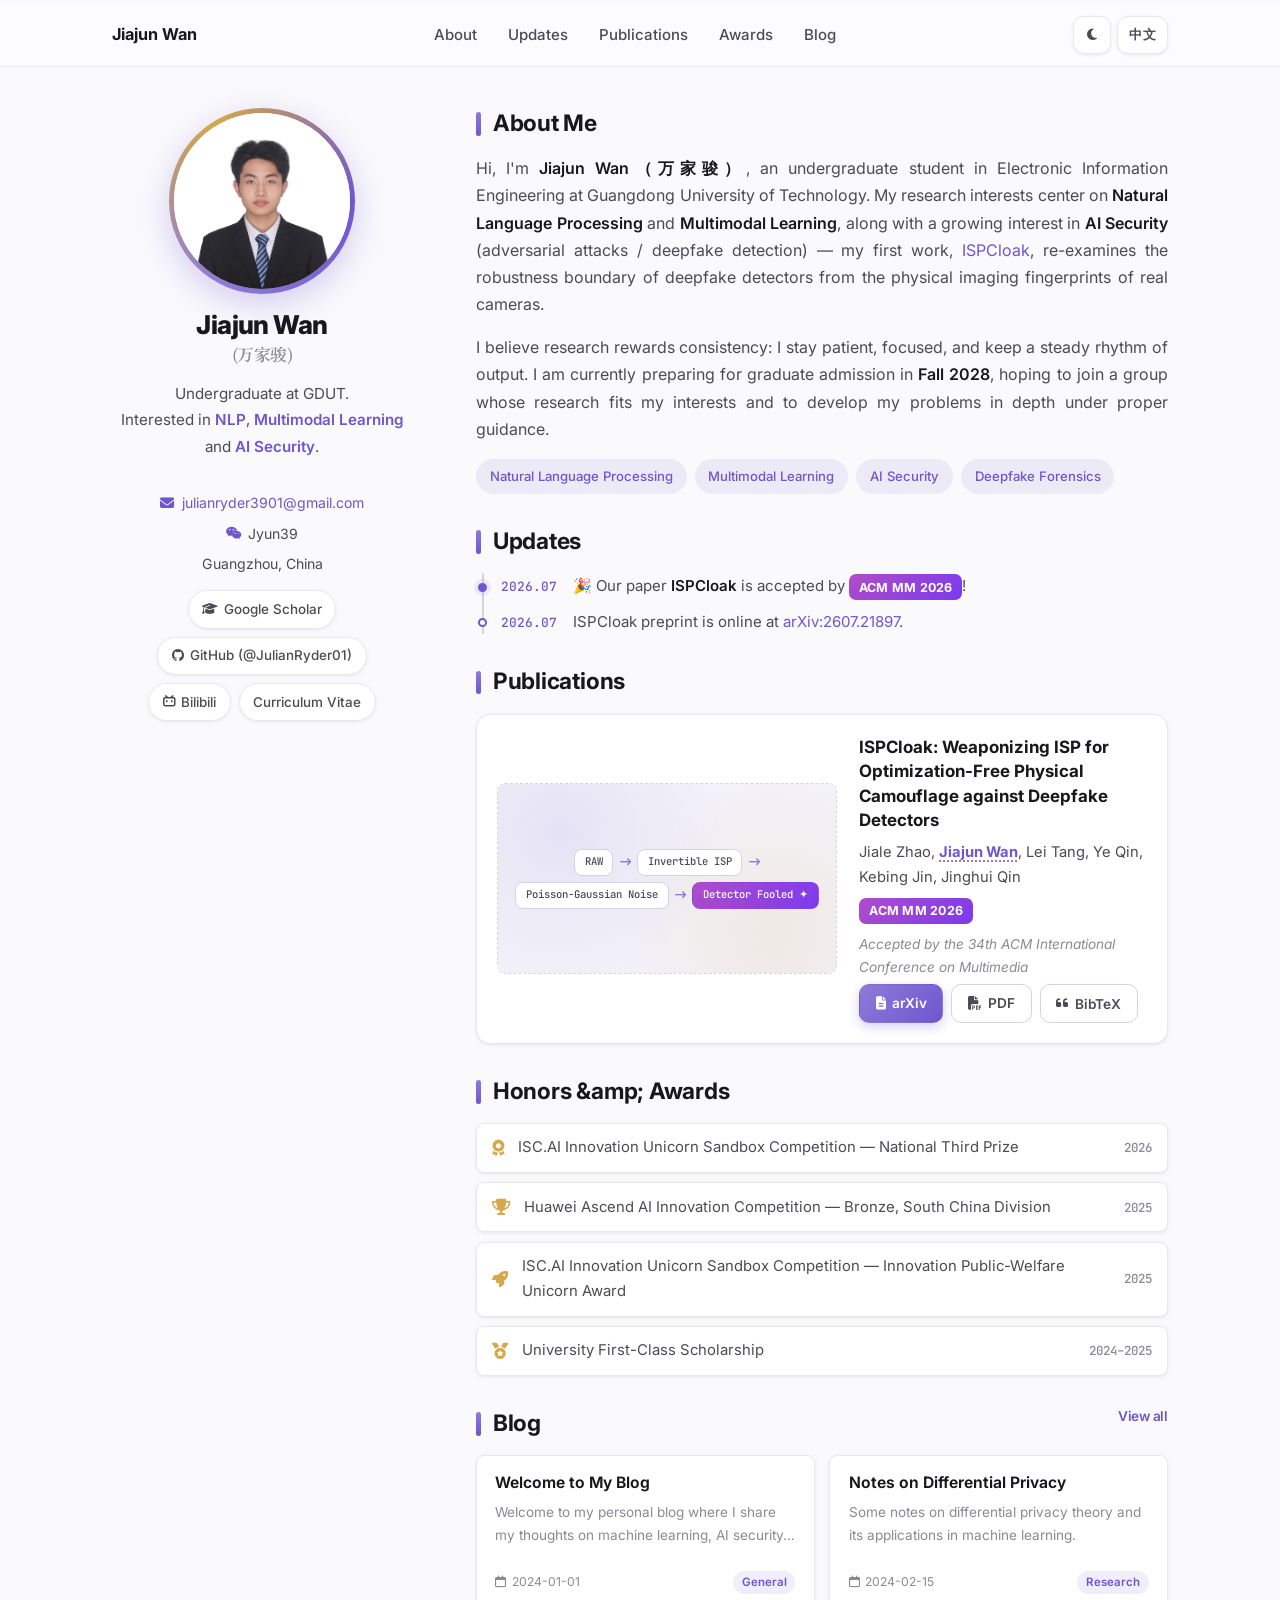
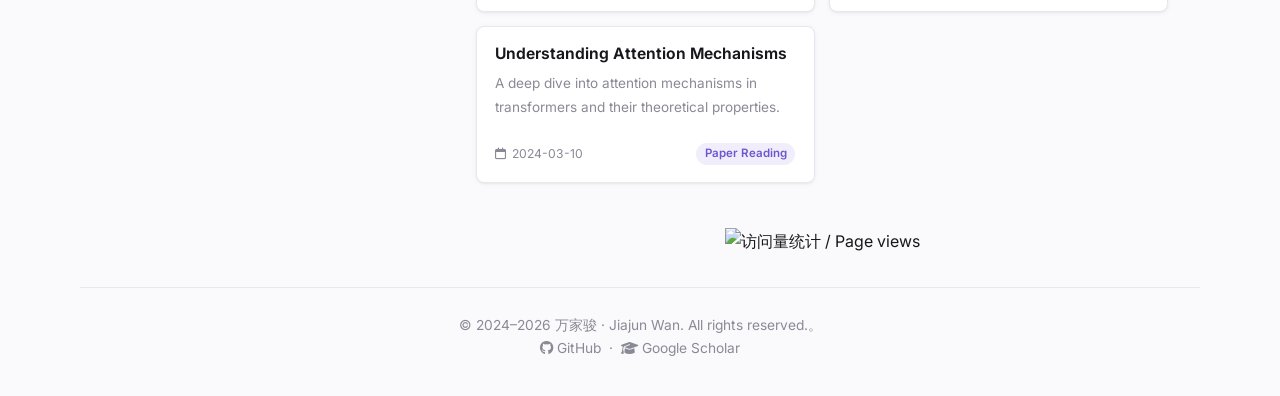
==== commit 029adbf3: "content: rewrite about, 2028 Fall, swap awards for ISC.AI" ====
--- a/index.html
+++ b/index.html
@@ -118,7 +118,7 @@
             <section id="about" data-animate>
                 <h2 data-i18n="about.title">关于我</h2>
                 <p data-i18n-html="about.p1">你好，我是<b>万家骏 (Jiajun Wan)</b>，广东工业大学电子信息工程专业本科生。我的研究兴趣围绕<b>自然语言处理</b>与<b>多模态学习</b>，同时对 <b>AI 安全</b>（对抗攻击 / 深度伪造检测）有浓厚兴趣——我的第一篇工作 <a href="#publications">ISPCloak</a> 就从“真实相机的物理成像指纹”出发，重新审视了深度伪造检测器的鲁棒性边界。</p>
-                <p data-i18n-html="about.p2">我性格踏实，做事专注，习惯在长期科研中保持稳定的投入与节奏。目前我正在积极准备 <b>2027 Fall 保研</b>，期待能加入合适的研究团队，在老师的指导下继续深入相关方向。</p>
+                <p data-i18n-html="about.p2">我习惯以长期主义的节奏做研究——耐心、专注、保持稳定输出。当下我正为 <b>2028 Fall</b> 的研究生申请做准备，希望加入与方向契合的团队，在导师的指导下把问题做深做透。</p>
 
                 <div class="interest-chips" aria-label="研究兴趣 / Research interests">
                     <span class="chip" data-i18n="chip.nlp"><i class="fa-solid fa-language"></i>自然语言处理</span>
@@ -193,19 +193,19 @@
                 <h2 data-i18n="awards.title">荣誉与奖项</h2>
                 <ul class="award-list">
                     <li>
+                        <i class="fa-solid fa-award award-icon"></i>
+                        <span class="award-text" data-i18n="award.1">ISC.AI 创新独角兽沙盒大赛国家级三等奖</span>
+                        <span class="award-year">2026</span>
+                    </li>
+                    <li>
                         <i class="fa-solid fa-trophy award-icon"></i>
-                        <span class="award-text" data-i18n="award.1">华为昇腾AI创新大赛华南赛区铜奖</span>
+                        <span class="award-text" data-i18n="award.2">华为昇腾 AI 创新大赛华南赛区铜奖</span>
                         <span class="award-year">2025</span>
                     </li>
                     <li>
-                        <i class="fa-solid fa-code award-icon"></i>
-                        <span class="award-text" data-i18n="award.2">蓝桥杯 Python 赛道广东省一等奖、国家级三等奖</span>
-                        <span class="award-year">2024</span>
-                    </li>
-                    <li>
-                        <i class="fa-solid fa-square-root-variable award-icon"></i>
-                        <span class="award-text" data-i18n="award.3">高教社杯全国大学生数学建模竞赛广东赛区省三等奖</span>
-                        <span class="award-year">2024</span>
+                        <i class="fa-solid fa-rocket award-icon"></i>
+                        <span class="award-text" data-i18n="award.3">ISC.AI 创新独角兽沙盒大赛创新公益独角兽奖</span>
+                        <span class="award-year">2025</span>
                     </li>
                     <li>
                         <i class="fa-solid fa-medal award-icon"></i>
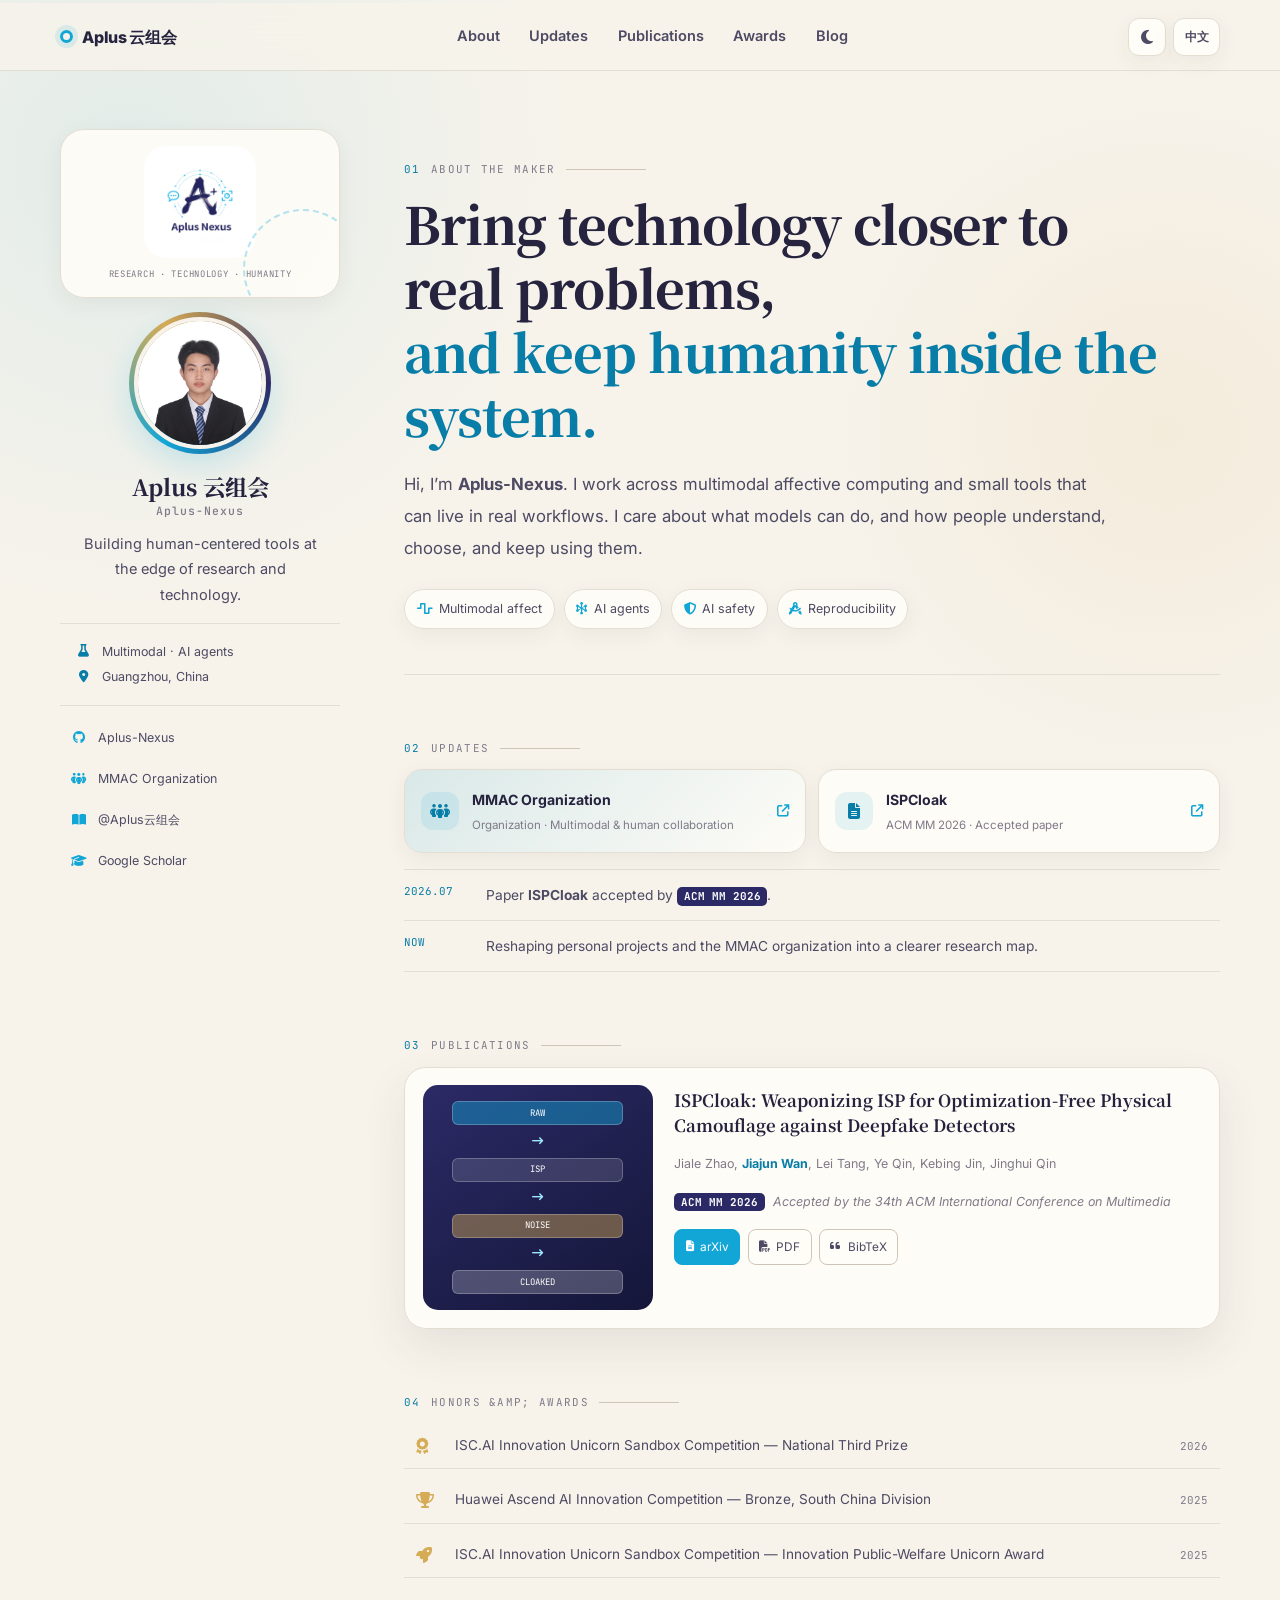
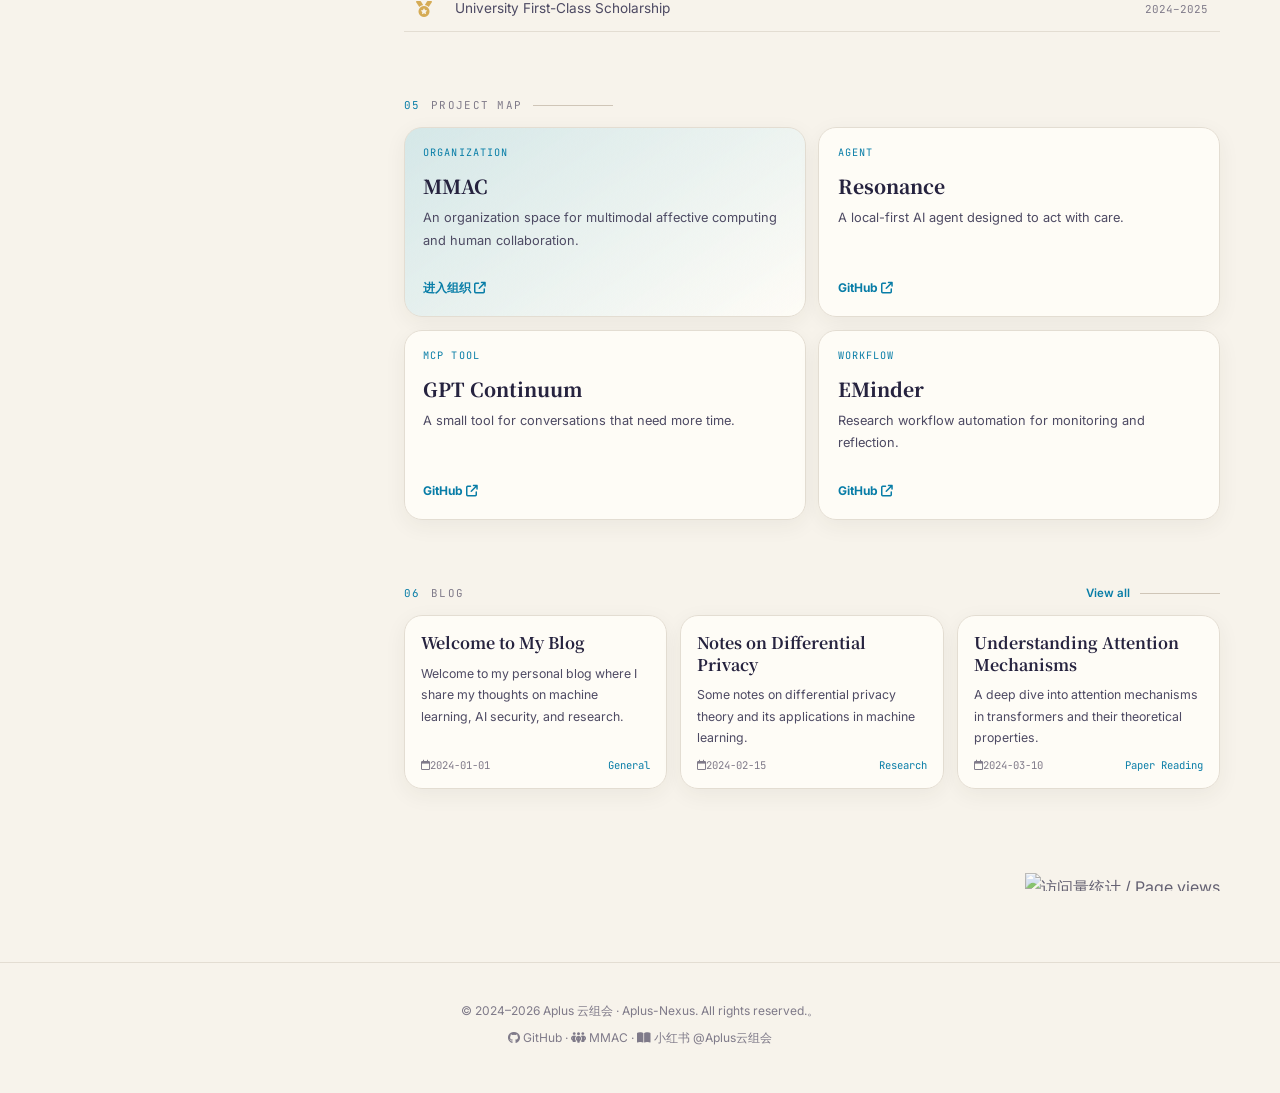
==== commit bb51a0c6: "feat: refresh Aplus personal portfolio site" ====
--- a/index.html
+++ b/index.html
@@ -1,289 +1,199 @@
 <!DOCTYPE html>
 <html lang="zh-CN" data-lang="zh">
 <head>
-    <meta charset="UTF-8">
-    <meta name="viewport" content="width=device-width, initial-scale=1.0">
-    <meta name="description" content="Jiajun Wan (万家骏) - Undergraduate at Guangdong University of Technology. Research interests: NLP, Multimodal Learning, AI Security. ACM MM 2026 paper.">
-    <meta name="author" content="Jiajun Wan">
-    <meta name="keywords" content="Jiajun Wan, 万家骏, NLP, Deepfake Detection, Adversarial Attack, GDUT">
+  <meta charset="UTF-8">
+  <meta name="viewport" content="width=device-width, initial-scale=1.0">
+  <meta name="description" content="Aplus 云组会 · Aplus-Nexus — 科研、科技与人文交汇处的个人作品集。">
+  <meta name="author" content="Aplus 云组会">
+  <meta name="keywords" content="Aplus, Aplus-Nexus, MMAC, multimodal, AI, research">
+  <meta property="og:type" content="profile">
+  <meta property="og:title" content="Aplus 云组会 · Aplus-Nexus">
+  <meta property="og:description" content="科研 × 科技 × 人文。研究多模态与情感计算，也做能被日常使用的小工具。">
+  <meta property="og:url" content="https://aplus-nexus.github.io/">
+  <meta property="og:image" content="https://aplus-nexus.github.io/pics/aplus-nexus-logo.jpg">
+  <title>Aplus 云组会 · Aplus-Nexus</title>
 
-    <!-- Open Graph -->
-    <meta property="og:type" content="profile">
-    <meta property="og:title" content="Jiajun Wan (万家骏)">
-    <meta property="og:description" content="Undergraduate researcher in NLP & AI Security at Guangdong University of Technology.">
-    <meta property="og:url" content="https://julianryder01.github.io/">
-    <meta property="og:image" content="https://julianryder01.github.io/pics/profile_pic.jpg">
+  <link rel="preconnect" href="https://fonts.googleapis.com">
+  <link rel="preconnect" href="https://fonts.gstatic.com" crossorigin>
+  <link href="https://fonts.googleapis.com/css2?family=Inter:wght@400;500;600;700;800&family=JetBrains+Mono:wght@400;500&family=Noto+Serif+SC:wght@600;700;800&display=swap" rel="stylesheet">
+  <link rel="stylesheet" href="https://cdnjs.cloudflare.com/ajax/libs/font-awesome/6.4.0/css/all.min.css">
 
-    <title>Jiajun Wan (万家骏)</title>
-
-    <!-- Fonts -->
-    <link rel="preconnect" href="https://fonts.googleapis.com">
-    <link rel="preconnect" href="https://fonts.gstatic.com" crossorigin>
-    <link href="https://fonts.googleapis.com/css2?family=Inter:wght@400;500;600;700;800&family=JetBrains+Mono:wght@400;500&family=Noto+Serif+SC:wght@600;700&display=swap" rel="stylesheet">
-
-    <!-- Font Awesome -->
-    <link rel="stylesheet" href="https://cdnjs.cloudflare.com/ajax/libs/font-awesome/6.4.0/css/all.min.css">
-
-    <!-- Theme & language: apply saved preferences before first paint -->
-    <script>
-        (function () {
-            try {
-                var t = localStorage.getItem('site-theme');
-                if (!t && window.matchMedia && window.matchMedia('(prefers-color-scheme: dark)').matches) t = 'dark';
-                if (t === 'dark') document.documentElement.setAttribute('data-theme', 'dark');
-
-                var l = localStorage.getItem('site-lang');
-                if (!l) {
-                    var nav = (navigator.language || navigator.userLanguage || '').toLowerCase();
-                    l = nav.indexOf('zh') === 0 ? 'zh' : 'en';
-                }
-                document.documentElement.setAttribute('data-lang', l === 'en' ? 'en' : 'zh');
-                document.documentElement.lang = l === 'en' ? 'en' : 'zh-CN';
-            } catch (e) { /* ignore */ }
-        })();
-    </script>
-
-    <!-- Custom CSS -->
-    <link rel="stylesheet" href="css/style.css">
-
-    <!-- Favicon -->
-    <link rel="icon" href="data:image/svg+xml,<svg xmlns='http://www.w3.org/2000/svg' viewBox='0 0 100 100'><text y='.9em' font-size='90'>🎓</text></svg>">
+  <script>
+    (function () {
+      try {
+        var theme = localStorage.getItem('site-theme');
+        if (!theme && window.matchMedia && window.matchMedia('(prefers-color-scheme: dark)').matches) theme = 'dark';
+        if (theme === 'dark') document.documentElement.setAttribute('data-theme', 'dark');
+        var lang = localStorage.getItem('site-lang') || ((navigator.language || '').toLowerCase().indexOf('zh') === 0 ? 'zh' : 'en');
+        document.documentElement.setAttribute('data-lang', lang === 'en' ? 'en' : 'zh');
+        document.documentElement.lang = lang === 'en' ? 'en' : 'zh-CN';
+      } catch (e) {}
+    })();
+  </script>
+  <link rel="stylesheet" href="css/style.css">
+  <link rel="icon" href="pics/aplus-nexus-logo.jpg">
 </head>
 <body>
+  <div class="progress-bar" aria-hidden="true"></div>
 
-    <!-- Reading progress bar -->
-    <div class="progress-bar" aria-hidden="true"></div>
+  <header class="top-nav">
+    <div class="top-nav-container">
+      <a href="index.html" class="homepage-link"><span class="brand-dot"></span>Aplus&nbsp;云组会</a>
+      <nav class="main-nav" id="main-nav" aria-label="主导航 / Main navigation">
+        <a href="#about" data-i18n="nav.about">关于</a>
+        <a href="#updates" data-i18n="nav.updates">动态</a>
+        <a href="#publications" data-i18n="nav.publications">论文</a>
+        <a href="#honors" data-i18n="nav.awards">荣誉</a>
+        <a href="blog/index.html" data-i18n="nav.blog">博客</a>
+      </nav>
+      <div class="nav-actions">
+        <button class="theme-toggle" id="theme-toggle" type="button" aria-label="切换主题 / Toggle theme" title="切换主题">
+          <i class="fa-solid fa-moon"></i><i class="fa-solid fa-sun"></i>
+        </button>
+        <button class="lang-toggle" id="lang-toggle" type="button" aria-label="切换到英文 / Switch to English" title="语言 / Language">EN</button>
+        <button class="mobile-menu-toggle" id="menu-toggle" type="button" aria-label="打开菜单 / Open menu" aria-expanded="false" aria-controls="main-nav">
+          <i class="fa-solid fa-bars"></i>
+        </button>
+      </div>
+    </div>
+  </header>
 
-    <!-- Navigation Bar -->
-    <header class="top-nav">
-        <div class="top-nav-container">
-            <a href="index.html" class="homepage-link">Jiajun&nbsp;Wan</a>
+  <div class="wrapper">
+    <aside class="sidebar" data-animate>
+      <div class="brand-card">
+        <img src="pics/aplus-nexus-logo.jpg" alt="Aplus 云组会 Logo" class="brand-logo" width="152" height="152">
+        <span class="brand-kicker">RESEARCH · TECHNOLOGY · HUMANITY</span>
+      </div>
 
-            <!-- Main Navigation Menu -->
-            <nav class="main-nav" id="main-nav" aria-label="主导航 / Main navigation">
-                <a href="#about" data-i18n="nav.about">关于</a>
-                <a href="#updates" data-i18n="nav.updates">动态</a>
-                <a href="#publications" data-i18n="nav.publications">论文</a>
-                <a href="#honors" data-i18n="nav.awards">荣誉</a>
-                <a href="blog/index.html" data-i18n="nav.blog">博客</a>
-            </nav>
+      <div class="avatar-ring">
+        <img src="pics/profile_pic.jpg" alt="Aplus-Nexus profile portrait" class="profile-photo" width="164" height="164">
+      </div>
 
-            <div class="nav-actions">
-                <button class="theme-toggle" id="theme-toggle" type="button" aria-label="切换主题 / Toggle theme" title="切换主题">
-                    <i class="fa-solid fa-moon"></i>
-                    <i class="fa-solid fa-sun"></i>
-                </button>
-                <button class="lang-toggle" id="lang-toggle" type="button" aria-label="切换到英文 / Switch to English" title="语言 / Language">EN</button>
-                <!-- Mobile Menu Toggle -->
-                <button class="mobile-menu-toggle" id="menu-toggle" type="button" aria-label="打开菜单 / Open menu" aria-expanded="false" aria-controls="main-nav">
-                    <i class="fa-solid fa-bars"></i>
-                </button>
+      <h1 class="site-name">Aplus 云组会<span class="site-name-cn">Aplus-Nexus</span></h1>
+      <p class="bio-tagline">
+        <span class="zh-copy">在科研与科技之间，做一些有人的东西。</span>
+        <span class="en-copy">Building human-centered tools at the edge of research and technology.</span>
+      </p>
+
+      <div class="contact-box">
+        <p><i class="fa-solid fa-flask"></i><span class="zh-copy">多模态情感计算 · AI agents</span><span class="en-copy">Multimodal · AI agents</span></p>
+        <p><i class="fa-solid fa-location-dot"></i><span class="zh-copy">广州，中国</span><span class="en-copy">Guangzhou, China</span></p>
+      </div>
+
+      <div class="social-links">
+        <ul>
+          <li><a href="https://github.com/Aplus-Nexus" target="_blank" rel="noopener noreferrer"><i class="fa-brands fa-github"></i>Aplus-Nexus</a></li>
+          <li><a href="https://github.com/MMAC" target="_blank" rel="noopener noreferrer"><i class="fa-solid fa-people-group"></i>MMAC Organization</a></li>
+          <li><a href="https://www.xiaohongshu.com/user/profile/65546f5f0000000002028ac0" target="_blank" rel="noopener noreferrer"><i class="fa-solid fa-book-open"></i>@Aplus云组会</a></li>
+          <li><a href="https://scholar.google.com/citations?user=kysk1N0AAAAJ" target="_blank" rel="noopener noreferrer"><i class="fa-solid fa-graduation-cap"></i>Google Scholar</a></li>
+        </ul>
+      </div>
+    </aside>
+
+    <main class="main-content">
+      <section id="about" data-animate class="hero-section">
+        <div class="section-label"><span>01</span><span class="zh-copy">关于这个人</span><span class="en-copy">ABOUT THE MAKER</span></div>
+        <h2><span class="zh-copy">让技术贴近真实问题，<br><em>让人文保留在系统里。</em></span><span class="en-copy">Bring technology closer to real problems,<br><em>and keep humanity inside the system.</em></span></h2>
+        <p class="lead-copy">
+          <span class="zh-copy">你好，我是 <strong>Aplus-Nexus</strong>。我研究多模态与情感计算，也做能真正进入日常工作流的小工具。我的兴趣不只在“模型能做到什么”，也在“人如何理解、选择并继续使用它”。</span>
+          <span class="en-copy">Hi, I’m <strong>Aplus-Nexus</strong>. I work across multimodal affective computing and small tools that can live in real workflows. I care about what models can do, and how people understand, choose, and keep using them.</span>
+        </p>
+        <div class="interest-chips" aria-label="研究兴趣 / Research interests">
+          <span class="chip"><i class="fa-solid fa-wave-square"></i><span class="zh-copy">多模态情感计算</span><span class="en-copy">Multimodal affect</span></span>
+          <span class="chip"><i class="fa-solid fa-hexagon-nodes"></i><span class="zh-copy">AI agents</span><span class="en-copy">AI agents</span></span>
+          <span class="chip"><i class="fa-solid fa-shield-halved"></i><span class="zh-copy">AI 安全</span><span class="en-copy">AI safety</span></span>
+          <span class="chip"><i class="fa-solid fa-compass-drafting"></i><span class="zh-copy">可复现研究</span><span class="en-copy">Reproducibility</span></span>
+        </div>
+      </section>
+
+      <section id="updates" data-animate>
+        <div class="section-label"><span>02</span><span data-i18n="updates.title">动态</span></div>
+        <div class="signal-grid">
+          <a class="signal-card signal-card-primary" href="https://github.com/MMAC" target="_blank" rel="noopener noreferrer">
+            <span class="signal-icon"><i class="fa-solid fa-people-group"></i></span>
+            <span class="signal-copy"><strong>MMAC Organization</strong><small class="zh-copy">组织入口 · 多模态与人机协作</small><small class="en-copy">Organization · Multimodal & human collaboration</small></span>
+            <i class="fa-solid fa-arrow-up-right-from-square signal-arrow"></i>
+          </a>
+          <a class="signal-card" href="https://arxiv.org/abs/2607.21897" target="_blank" rel="noopener noreferrer">
+            <span class="signal-icon"><i class="fa-solid fa-file-lines"></i></span>
+            <span class="signal-copy"><strong>ISPCloak</strong><small class="zh-copy">ACM MM 2026 · 论文已接收</small><small class="en-copy">ACM MM 2026 · Accepted paper</small></span>
+            <i class="fa-solid fa-arrow-up-right-from-square signal-arrow"></i>
+          </a>
+        </div>
+        <ul class="news-list">
+          <li><span class="news-date">2026.07</span><span class="news-text"><span class="zh-copy">论文 <b>ISPCloak</b> 被 <span class="venue-badge venue-mm">ACM MM 2026</span> 接收。</span><span class="en-copy">Paper <b>ISPCloak</b> accepted by <span class="venue-badge venue-mm">ACM MM 2026</span>.</span></span></li>
+          <li><span class="news-date">NOW</span><span class="news-text"><span class="zh-copy">正在把个人项目与 MMAC 组织空间重新整理成更清晰的研究地图。</span><span class="en-copy">Reshaping personal projects and the MMAC organization into a clearer research map.</span></span></li>
+        </ul>
+      </section>
+
+      <section id="publications" data-animate>
+        <div class="section-label"><span>03</span><span data-i18n="pubs.title">论文</span></div>
+        <div class="pub-item">
+          <div class="pub-teaser" aria-hidden="true">
+            <div class="teaser-fallback">
+              <span class="tf-chip tf-a">RAW</span><span class="tf-arrow"><i class="fa-solid fa-arrow-right-long"></i></span><span class="tf-chip tf-b">ISP</span><span class="tf-arrow"><i class="fa-solid fa-arrow-right-long"></i></span><span class="tf-chip tf-c">NOISE</span><span class="tf-arrow"><i class="fa-solid fa-arrow-right-long"></i></span><span class="tf-chip tf-d">CLOAKED</span>
             </div>
+          </div>
+          <div class="pub-body">
+            <p class="pub-title">ISPCloak: Weaponizing ISP for Optimization-Free Physical Camouflage against Deepfake Detectors</p>
+            <p class="pub-authors">Jiale Zhao, <strong class="my-name">Jiajun Wan</strong>, Lei Tang, Ye Qin, Kebing Jin, Jinghui Qin</p>
+            <p class="pub-venue"><span class="venue-badge venue-mm">ACM MM 2026</span><em class="pub-venue-note" data-i18n="pub.venuenote">被第 34 届 ACM 国际多媒体大会接收</em></p>
+            <div class="pub-links">
+              <a href="https://arxiv.org/abs/2607.21897" target="_blank" rel="noopener noreferrer" class="pub-btn pub-btn-primary"><i class="fa-solid fa-file-lines"></i>arXiv</a>
+              <a href="https://arxiv.org/pdf/2607.21897" target="_blank" rel="noopener noreferrer" class="pub-btn"><i class="fa-solid fa-file-pdf"></i>PDF</a>
+              <button type="button" class="pub-btn bibtex-btn" data-bibtex-title="ISPCloak: Weaponizing ISP for Optimization-Free Physical Camouflage against Deepfake Detectors" data-bibtex-key="zhao2026ispcloak" data-bibtex-author="Zhao, Jiale and Wan, Jiajun and Tang, Lei and Qin, Ye, Jin, Kebing and Qin, Jinghui" data-bibtex-venue="ACM Multimedia" data-bibtex-year="2026" data-bibtex-url="https://arxiv.org/abs/2607.21897"><i class="fa-solid fa-quote-left"></i>BibTeX</button>
+            </div>
+          </div>
         </div>
-    </header>
+      </section>
 
-    <!-- Main Content Wrapper -->
-    <div class="wrapper">
+      <section id="honors" data-animate>
+        <div class="section-label"><span>04</span><span data-i18n="awards.title">荣誉与奖项</span></div>
+        <ul class="award-list">
+          <li><i class="fa-solid fa-award award-icon"></i><span class="award-text" data-i18n="award.1">ISC.AI 创新独角兽沙盒大赛国家级三等奖</span><span class="award-year">2026</span></li>
+          <li><i class="fa-solid fa-trophy award-icon"></i><span class="award-text" data-i18n="award.2">华为昇腾 AI 创新大赛华南赛区铜奖</span><span class="award-year">2025</span></li>
+          <li><i class="fa-solid fa-rocket award-icon"></i><span class="award-text" data-i18n="award.3">ISC.AI 创新独角兽沙盒大赛创新公益独角兽奖</span><span class="award-year">2025</span></li>
+          <li><i class="fa-solid fa-medal award-icon"></i><span class="award-text" data-i18n="award.4">校级一等奖学金</span><span class="award-year">2024–2025</span></li>
+        </ul>
+      </section>
 
-        <!-- Sidebar -->
-        <aside class="sidebar" data-animate>
-            <div class="avatar-ring">
-                <img src="pics/profile_pic.jpg" alt="Jiajun Wan / 万家骏" class="profile-photo" width="180" height="180">
-            </div>
+      <section id="projects" data-animate>
+        <div class="section-label"><span>05</span><span class="zh-copy">项目地图</span><span class="en-copy">PROJECT MAP</span></div>
+        <div class="project-grid">
+          <a class="project-card project-card-featured" href="https://github.com/MMAC" target="_blank" rel="noopener noreferrer"><span class="project-meta">ORGANIZATION</span><h3>MMAC</h3><p class="zh-copy">多模态情感计算与人机协作的组织入口。</p><p class="en-copy">An organization space for multimodal affective computing and human collaboration.</p><span class="project-link">进入组织 <i class="fa-solid fa-arrow-up-right-from-square"></i></span></a>
+          <a class="project-card" href="https://github.com/Aplus-Nexus/Resonance" target="_blank" rel="noopener noreferrer"><span class="project-meta">AGENT</span><h3>Resonance</h3><p class="zh-copy">一个可以访问本地文件、谨慎行动的 AI agent。</p><p class="en-copy">A local-first AI agent designed to act with care.</p><span class="project-link">GitHub <i class="fa-solid fa-arrow-up-right-from-square"></i></span></a>
+          <a class="project-card" href="https://github.com/Aplus-Nexus/GPT-Continuum" target="_blank" rel="noopener noreferrer"><span class="project-meta">MCP TOOL</span><h3>GPT Continuum</h3><p class="zh-copy">让被打断的长任务有机会继续向前。</p><p class="en-copy">A small tool for conversations that need more time.</p><span class="project-link">GitHub <i class="fa-solid fa-arrow-up-right-from-square"></i></span></a>
+          <a class="project-card" href="https://github.com/Aplus-Nexus/EMinder" target="_blank" rel="noopener noreferrer"><span class="project-meta">WORKFLOW</span><h3>EMinder</h3><p class="zh-copy">把训练监控、复盘与提醒串起来。</p><p class="en-copy">Research workflow automation for monitoring and reflection.</p><span class="project-link">GitHub <i class="fa-solid fa-arrow-up-right-from-square"></i></span></a>
+        </div>
+      </section>
 
-            <h1 class="site-name">Jiajun Wan<span class="site-name-cn">(万家骏)</span></h1>
+      <section id="blog-preview" data-animate>
+        <div class="section-label"><span>06</span><span data-i18n="blog.title">博客</span><a class="view-all" href="blog/index.html" data-i18n="blog.viewall">查看全部 <i class="fa-solid fa-angle-right"></i></a></div>
+        <div class="blog-list">
+          <a href="blog/posts/welcome.html" class="blog-card"><h3 class="blog-card-title">Welcome to My Blog</h3><p class="blog-card-excerpt" data-i18n-html="blog.excerpt.1">记录机器学习、AI 安全与研究思考。</p><div class="blog-card-meta"><span class="blog-card-date"><i class="fa-regular fa-calendar"></i>2024-01-01</span><span class="blog-card-category" data-i18n="blogcat.pg">通用</span></div></a>
+          <a href="blog/posts/differential-privacy-notes.html" class="blog-card"><h3 class="blog-card-title">Notes on Differential Privacy</h3><p class="blog-card-excerpt" data-i18n-html="blog.excerpt.2">关于差分隐私理论及其在机器学习中应用的笔记。</p><div class="blog-card-meta"><span class="blog-card-date"><i class="fa-regular fa-calendar"></i>2024-02-15</span><span class="blog-card-category" data-i18n="blogcat.research">研究</span></div></a>
+          <a href="blog/posts/attention-mechanisms.html" class="blog-card"><h3 class="blog-card-title">Understanding Attention Mechanisms</h3><p class="blog-card-excerpt" data-i18n-html="blog.excerpt.3">深入剖析 Transformer 中注意力机制及其理论性质。</p><div class="blog-card-meta"><span class="blog-card-date"><i class="fa-regular fa-calendar"></i>2024-03-10</span><span class="blog-card-category" data-i18n="blogcat.pr">论文阅读</span></div></a>
+        </div>
+      </section>
 
-            <p class="bio-tagline" data-i18n-html="bio">广东工业大学本科生。<br>对 <b>NLP</b>、<b>多模态学习</b> 与 <b>AI 安全</b> 感兴趣。</p>
+      <div class="visitor-row" aria-hidden="false"><img src="https://komarev.com/ghpvc/?username=Aplus-Nexus&amp;color=17A8D6&amp;style=flat-square&amp;label=Visitors" alt="访问量统计 / Page views"></div>
+    </main>
+  </div>
 
-            <div class="contact-box">
-                <p><i class="fa-solid fa-envelope"></i><a href="mailto:julianryder3901@gmail.com">julianryder3901@gmail.com</a></p>
-                <p><i class="fa-brands fa-weixin"></i>Jyun39</p>
-                <p data-i18n="loc"><i class="fa-solid fa-location-dot"></i>广州，中国</p>
-            </div>
+  <footer class="site-footer">
+    <p>© 2024–2026 Aplus 云组会 · Aplus-Nexus. <span data-i18n="footer.rights">保留所有权利</span>。</p>
+    <p class="footer-meta"><a href="https://github.com/Aplus-Nexus" target="_blank" rel="noopener noreferrer"><i class="fa-brands fa-github"></i> GitHub</a>&nbsp;·&nbsp;<a href="https://github.com/MMAC" target="_blank" rel="noopener noreferrer"><i class="fa-solid fa-people-group"></i> MMAC</a>&nbsp;·&nbsp;<a href="https://www.xiaohongshu.com/user/profile/65546f5f0000000002028ac0" target="_blank" rel="noopener noreferrer"><i class="fa-solid fa-book-open"></i> 小红书 @Aplus云组会</a></p>
+  </footer>
 
-            <div class="social-links">
-                <ul>
-                    <li><a href="https://scholar.google.com.hk/citations?user=JCVGLDQAAAAJ&amp;hl=zh-CN" target="_blank" rel="noopener noreferrer"><i class="fa-solid fa-graduation-cap"></i>Google Scholar</a></li>
-                    <li><a href="https://github.com/JulianRyder01" target="_blank" rel="noopener noreferrer"><i class="fa-brands fa-github"></i>GitHub (@JulianRyder01)</a></li>
-                    <li><a href="https://space.bilibili.com/83721608" target="_blank" rel="noopener noreferrer"><i class="fa-brands fa-bilibili"></i>Bilibili</a></li>
-                    <li><a href="#" onclick="alert('CV 即将上传 / Coming soon');return false;" data-i18n="cv"><i class="fa-solid fa-file-pdf"></i>个人简历</a></li>
-                </ul>
-            </div>
-        </aside>
+  <div class="modal-backdrop" id="bibtex-modal" role="dialog" aria-modal="true" aria-label="BibTeX 引用 / BibTeX citation" hidden>
+    <div class="modal-card">
+      <div class="modal-head"><h3><i class="fa-solid fa-quote-left"></i> BibTeX</h3><button type="button" class="modal-close" id="modal-close" aria-label="关闭 / Close">&times;</button></div>
+      <textarea class="bibtex-box" id="bibtex-textarea" rows="9" readonly spellcheck="false"></textarea>
+      <div class="modal-foot"><span class="copy-hint" id="copy-hint"></span><button type="button" class="pub-btn pub-btn-primary" id="copy-bibtex"><i class="fa-solid fa-copy"></i><span data-i18n="modal.copy">复制</span></button></div>
+    </div>
+  </div>
 
-        <!-- Main Content -->
-        <main class="main-content">
-
-            <!-- About Section -->
-            <section id="about" data-animate>
-                <h2 data-i18n="about.title">关于我</h2>
-                <p data-i18n-html="about.p1">你好，我是<b>万家骏 (Jiajun Wan)</b>，广东工业大学电子信息工程专业本科生。我的研究兴趣围绕<b>自然语言处理</b>与<b>多模态学习</b>，同时对 <b>AI 安全</b>（对抗攻击 / 深度伪造检测）有浓厚兴趣——我的第一篇工作 <a href="#publications">ISPCloak</a> 就从“真实相机的物理成像指纹”出发，重新审视了深度伪造检测器的鲁棒性边界。</p>
-                <p data-i18n-html="about.p2">我习惯以长期主义的节奏做研究——耐心、专注、保持稳定输出。当下我正为 <b>2028 Fall</b> 的研究生申请做准备，希望加入与方向契合的团队，在导师的指导下把问题做深做透。</p>
-
-                <div class="interest-chips" aria-label="研究兴趣 / Research interests">
-                    <span class="chip" data-i18n="chip.nlp"><i class="fa-solid fa-language"></i>自然语言处理</span>
-                    <span class="chip" data-i18n="chip.mm"><i class="fa-solid fa-layer-group"></i>多模态学习</span>
-                    <span class="chip" data-i18n="chip.security"><i class="fa-solid fa-shield-halved"></i>AI 安全</span>
-                    <span class="chip" data-i18n="chip.forensics"><i class="fa-solid fa-camera"></i>深度伪造取证</span>
-                </div>
-            </section>
-
-            <!-- Updates Section -->
-            <section id="updates" data-animate>
-                <h2 data-i18n="updates.title">动态</h2>
-                <ul class="news-list">
-                    <li>
-                        <span class="news-date">2026.07</span>
-                        <span class="news-text" data-i18n-html="updates.i1">🎉 论文 <b>ISPCloak</b> 被 <span class="venue-badge venue-mm">ACM MM 2026</span> 接收！</span>
-                    </li>
-                    <li>
-                        <span class="news-date">2026.07</span>
-                        <span class="news-text" data-i18n-html="updates.i2">ISPCloak 预印本上线 <a href="https://arxiv.org/abs/2607.21897" target="_blank" rel="noopener noreferrer">arXiv:2607.21897</a>。</span>
-                    </li>
-                </ul>
-            </section>
-
-            <!-- Publications Section -->
-            <section id="publications" data-animate>
-                <h2 data-i18n="pubs.title">论文</h2>
-
-                <div class="pub-item">
-                    <div class="pub-teaser" aria-hidden="true">
-                        <!-- 替换为论文 teaser 图:pics/iscloak_teaser.png -->
-                        <div class="teaser-fallback">
-                            <span class="tf-chip tf-a">RAW</span>
-                            <span class="tf-arrow"><i class="fa-solid fa-arrow-right-long"></i></span>
-                            <span class="tf-chip tf-b">Invertible ISP</span>
-                            <span class="tf-arrow"><i class="fa-solid fa-arrow-right-long"></i></span>
-                            <span class="tf-chip tf-c">Poisson-Gaussian Noise</span>
-                            <span class="tf-arrow"><i class="fa-solid fa-arrow-right-long"></i></span>
-                            <span class="tf-chip tf-d">Detector Fooled ✦</span>
-                        </div>
-                    </div>
-
-                    <div class="pub-body">
-                        <p class="pub-title">ISPCloak: Weaponizing ISP for Optimization-Free Physical Camouflage against Deepfake Detectors</p>
-
-                        <p class="pub-authors">
-                            Jiale Zhao, <strong class="my-name">Jiajun Wan</strong>, Lei Tang, Ye Qin, Kebing Jin, Jinghui Qin
-                        </p>
-
-                        <p class="pub-venue">
-                            <span class="venue-badge venue-mm">ACM MM 2026</span>
-                            <em class="pub-venue-note" data-i18n="pub.venuenote">被第 34 届 ACM 国际多媒体大会接收</em>
-                        </p>
-
-                        <div class="pub-links">
-                            <a href="https://arxiv.org/abs/2607.21897" target="_blank" rel="noopener noreferrer" class="pub-btn pub-btn-primary"><i class="fa-solid fa-file-lines"></i>arXiv</a>
-                            <a href="https://arxiv.org/pdf/2607.21897" target="_blank" rel="noopener noreferrer" class="pub-btn"><i class="fa-solid fa-file-pdf"></i>PDF</a>
-                            <button type="button" class="pub-btn bibtex-btn"
-                                    data-bibtex-title="ISPCloak: Weaponizing ISP for Optimization-Free Physical Camouflage against Deepfake Detectors"
-                                    data-bibtex-key="zhao2026ispcloak"
-                                    data-bibtex-author="Zhao, Jiale and Wan, Jiajun and Tang, Lei and Qin, Ye and Jin, Kebing and Qin, Jinghui"
-                                    data-bibtex-venue="ACM Multimedia"
-                                    data-bibtex-year="2026"
-                                    data-bibtex-url="https://arxiv.org/abs/2607.21897"><i class="fa-solid fa-quote-left"></i>BibTeX</button>
-                        </div>
-                    </div>
-                </div>
-            </section>
-
-            <!-- Honors & Awards Section -->
-            <section id="honors" data-animate>
-                <h2 data-i18n="awards.title">荣誉与奖项</h2>
-                <ul class="award-list">
-                    <li>
-                        <i class="fa-solid fa-award award-icon"></i>
-                        <span class="award-text" data-i18n="award.1">ISC.AI 创新独角兽沙盒大赛国家级三等奖</span>
-                        <span class="award-year">2026</span>
-                    </li>
-                    <li>
-                        <i class="fa-solid fa-trophy award-icon"></i>
-                        <span class="award-text" data-i18n="award.2">华为昇腾 AI 创新大赛华南赛区铜奖</span>
-                        <span class="award-year">2025</span>
-                    </li>
-                    <li>
-                        <i class="fa-solid fa-rocket award-icon"></i>
-                        <span class="award-text" data-i18n="award.3">ISC.AI 创新独角兽沙盒大赛创新公益独角兽奖</span>
-                        <span class="award-year">2025</span>
-                    </li>
-                    <li>
-                        <i class="fa-solid fa-medal award-icon"></i>
-                        <span class="award-text" data-i18n="award.4">校级一等奖学金</span>
-                        <span class="award-year">2024–2025</span>
-                    </li>
-                </ul>
-            </section>
-
-            <!-- Blog Section Preview -->
-            <section id="blog-preview" data-animate>
-                <h2><span data-i18n="blog.title">博客</span> <a class="view-all" href="blog/index.html" data-i18n="blog.viewall">查看全部 <i class="fa-solid fa-angle-right"></i></a></h2>
-                <div class="blog-list">
-                    <a href="blog/posts/welcome.html" class="blog-card">
-                        <h3 class="blog-card-title">Welcome to My Blog</h3>
-                        <p class="blog-card-excerpt" data-i18n-html="blog.excerpt.1">欢迎来到我的博客，这里记录我对机器学习和 AI 安全的研究与思考。</p>
-                        <div class="blog-card-meta">
-                            <span class="blog-card-date"><i class="fa-regular fa-calendar"></i>2024-01-01</span>
-                            <span class="blog-card-category" data-i18n="blogcat.pg">通用</span>
-                        </div>
-                    </a>
-
-                    <a href="blog/posts/differential-privacy-notes.html" class="blog-card">
-                        <h3 class="blog-card-title">Notes on Differential Privacy</h3>
-                        <p class="blog-card-excerpt" data-i18n-html="blog.excerpt.2">关于差分隐私理论及其在机器学习中应用的笔记。</p>
-                        <div class="blog-card-meta">
-                            <span class="blog-card-date"><i class="fa-regular fa-calendar"></i>2024-02-15</span>
-                            <span class="blog-card-category" data-i18n="blogcat.research">研究</span>
-                        </div>
-                    </a>
-
-                    <a href="blog/posts/attention-mechanisms.html" class="blog-card">
-                        <h3 class="blog-card-title">Understanding Attention Mechanisms</h3>
-                        <p class="blog-card-excerpt" data-i18n-html="blog.excerpt.3">深入剖析 Transformer 中注意力机制及其理论性质。</p>
-                        <div class="blog-card-meta">
-                            <span class="blog-card-date"><i class="fa-regular fa-calendar"></i>2024-03-10</span>
-                            <span class="blog-card-category" data-i18n="blogcat.pr">论文阅读</span>
-                        </div>
-                    </a>
-                </div>
-            </section>
-
-            <!-- Visitors badge -->
-            <div class="visitor-row" aria-hidden="false">
-                <img src="https://komarev.com/ghpvc/?username=JulianRyder01&amp;color=6E56CF&amp;style=flat-square&amp;label=Visitors" alt="访问量统计 / Page views">
-            </div>
-
-        </main>
-    </div>
-
-    <!-- Footer -->
-    <footer class="site-footer">
-        <p>&copy; 2024–2026 万家骏 · Jiajun Wan. <span data-i18n="footer.rights">保留所有权利</span>。</p>
-        <p class="footer-meta">
-            <a href="https://github.com/JulianRyder01" target="_blank" rel="noopener noreferrer"><i class="fa-brands fa-github"></i> GitHub</a>
-            &nbsp;&middot;&nbsp;
-            <a href="https://scholar.google.com.hk/citations?user=JCVGLDQAAAAJ&amp;hl=zh-CN" target="_blank" rel="noopener noreferrer"><i class="fa-solid fa-graduation-cap"></i> Google Scholar</a>
-        </p>
-    </footer>
-
-    <!-- BibTeX Modal -->
-    <div class="modal-backdrop" id="bibtex-modal" role="dialog" aria-modal="true" aria-label="BibTeX 引用 / BibTeX citation" hidden>
-        <div class="modal-card">
-            <div class="modal-head">
-                <h3><i class="fa-solid fa-quote-left"></i> BibTeX</h3>
-                <button type="button" class="modal-close" id="modal-close" aria-label="关闭 / Close">&times;</button>
-            </div>
-            <textarea class="bibtex-box" id="bibtex-textarea" rows="9" readonly spellcheck="false"></textarea>
-            <div class="modal-foot">
-                <span class="copy-hint" id="copy-hint"></span>
-                <button type="button" class="pub-btn pub-btn-primary" id="copy-bibtex"><i class="fa-solid fa-copy"></i><span data-i18n="modal.copy">复制</span></button>
-            </div>
-        </div>
-    </div>
-
-    <button class="back-to-top" id="back-to-top" type="button" aria-label="回到顶部 / Back to top"><i class="fa-solid fa-chevron-up"></i></button>
-
-    <!-- JavaScript -->
-    <script src="js/main.js"></script>
+  <button class="back-to-top" id="back-to-top" type="button" aria-label="回到顶部 / Back to top"><i class="fa-solid fa-chevron-up"></i></button>
+  <script src="js/main.js"></script>
 </body>
-</html>+</html>
--- a/css/style.css
+++ b/css/style.css
@@ -1,983 +1,226 @@
-/* ============================================================
-   Jiajun Wan — Academic Homepage Stylesheet
-   Light / Dark dual theme · glassmorphism nav · refined motion
-   Backwards-compatible with blog page class names.
-   ============================================================ */
-
-/* ---------------------------------------------
-   1. Design Tokens
-   --------------------------------------------- */
 :root {
-    /* Primary palette — iris / violet accent */
-    --primary-color: #6E56CF;
-    --primary-dark: #5A46B0;
-    --primary-light: #8F7BD8;
-    --primary-soft: rgba(110, 86, 207, 0.10);
-    --primary-glow: rgba(110, 86, 207, 0.28);
-
-    /* Text */
-    --text-primary: #17171C;
-    --text-secondary: #4B4B57;
-    --text-muted: #8A8A96;
-
-    /* Backgrounds */
-    --bg-body: #FAFAFC;
-    --bg-sidebar: transparent;
-    --bg-card: #FFFFFF;
-    --bg-hover: #F3F2F9;
-    --bg-nav: rgba(252, 252, 254, 0.72);
-
-    /* Borders */
-    --border-light: #E8E7EF;
-    --border-medium: #D5D3E2;
-
-    /* Accents */
-    --accent-gold: #D4A84B;
-    --accent-green: #3E9C77;
-    --accent-error: #CF222E;
-
-    /* Typography */
-    --font-sans: "Inter", -apple-system, BlinkMacSystemFont, "Segoe UI",
-                 "PingFang SC", "Hiragino Sans GB", "Microsoft YaHei", sans-serif;
-    --font-mono: "JetBrains Mono", "SF Mono", Consolas, "Liberation Mono", Menlo, monospace;
-    --font-serif-sc: "Noto Serif SC", "Songti SC", SimSun, serif;
-
-    /* Spacing */
-    --spacing-xs: 0.25rem;
-    --spacing-sm: 0.5rem;
-    --spacing-md: 1rem;
-    --spacing-lg: 1.5rem;
-    --spacing-xl: 2rem;
-
-    /* Layout */
-    --max-width: 1120px;
-    --sidebar-width: 300px;
-    --nav-height: 64px;
-
-    /* Shadows */
-    --shadow-sm: 0 1px 2px rgba(23, 23, 28, 0.05), 0 1px 6px rgba(23, 23, 28, 0.04);
-    --shadow-md: 0 4px 14px rgba(23, 23, 28, 0.08), 0 2px 4px rgba(23, 23, 28, 0.04);
-    --shadow-lg: 0 12px 34px rgba(23, 23, 28, 0.14);
-
-    /* Motion & radius */
-    --ease-out: cubic-bezier(0.22, 1, 0.36, 1);
-    --transition-fast: 0.18s var(--ease-out);
-    --transition-normal: 0.32s var(--ease-out);
-    --radius-sm: 8px;
-    --radius-md: 14px;
-    --radius-lg: 20px;
-}
-
-/* Dark theme */
+  color-scheme: light;
+  --paper: #f7f3eb;
+  --paper-deep: #eee8dc;
+  --surface: rgba(255, 253, 248, .88);
+  --surface-solid: #fffdf8;
+  --ink: #26233f;
+  --ink-soft: #4d4a63;
+  --muted: #7f7a89;
+  --line: #e3ddd2;
+  --line-strong: #cfc5b7;
+  --blue: #12a6d7;
+  --blue-dark: #087da7;
+  --blue-soft: rgba(18, 166, 215, .11);
+  --navy: #2b2a66;
+  --gold: #d5ab55;
+  --shadow: 0 18px 45px rgba(53, 45, 38, .09);
+  --shadow-soft: 0 6px 22px rgba(53, 45, 38, .06);
+  --sans: Inter, -apple-system, BlinkMacSystemFont, "Segoe UI", "PingFang SC", "Microsoft YaHei", sans-serif;
+  --serif: "Noto Serif SC", "Songti SC", SimSun, serif;
+  --mono: "JetBrains Mono", "SF Mono", Consolas, monospace;
+  --radius: 18px;
+  --nav-height: 68px;
+  --max: 1160px;
+  --ease: cubic-bezier(.22, 1, .36, 1);
+}
 [data-theme="dark"] {
-    --primary-color: #9D8CFF;
-    --primary-dark: #B4A6FF;
-    --primary-light: #6E56CF;
-    --primary-soft: rgba(157, 140, 255, 0.12);
-    --primary-glow: rgba(157, 140, 255, 0.22);
-
-    --text-primary: #ECEBF2;
-    --text-secondary: #B6B5C2;
-    --text-muted: #7F7E8C;
-
-    --bg-body: #131218;
-    --bg-card: #1B1A22;
-    --bg-hover: #232230;
-    --bg-nav: rgba(19, 18, 24, 0.68);
-
-    --border-light: #2A2936;
-    --border-medium: #3A3949;
-
-    --shadow-sm: 0 1px 2px rgba(0, 0, 0, 0.4);
-    --shadow-md: 0 4px 16px rgba(0, 0, 0, 0.45);
-    --shadow-lg: 0 12px 36px rgba(0, 0, 0, 0.55);
-}
-
-/* ---------------------------------------------
-   2. Base
-   --------------------------------------------- */
+  color-scheme: dark;
+  --paper: #171726;
+  --paper-deep: #11111d;
+  --surface: rgba(31, 31, 48, .9);
+  --surface-solid: #1f1f30;
+  --ink: #f7f3eb;
+  --ink-soft: #c4bfd0;
+  --muted: #9490a4;
+  --line: #35344b;
+  --line-strong: #4a4964;
+  --blue: #42c7ee;
+  --blue-dark: #85e3ff;
+  --blue-soft: rgba(66, 199, 238, .12);
+  --navy: #bdb8ff;
+  --gold: #e3bf6a;
+  --shadow: 0 18px 50px rgba(0, 0, 0, .32);
+  --shadow-soft: 0 6px 24px rgba(0, 0, 0, .2);
+}
 *, *::before, *::after { box-sizing: border-box; margin: 0; padding: 0; }
-
-html {
-    scroll-behavior: smooth;
-    scroll-padding-top: calc(var(--nav-height) + 16px);
-    -webkit-font-smoothing: antialiased;
-    -moz-osx-font-smoothing: grayscale;
-}
-
+html { scroll-behavior: smooth; scroll-padding-top: calc(var(--nav-height) + 24px); -webkit-font-smoothing: antialiased; }
 body {
-    font-family: var(--font-sans);
-    font-size: 16px;
-    line-height: 1.7;
-    color: var(--text-primary);
-    background-color: var(--bg-body);
-    transition: background-color 0.35s ease, color 0.35s ease;
-    min-height: 100vh;
-}
-
-h1, h2, h3, h4, h5, h6 { font-weight: 700; line-height: 1.3; color: var(--text-primary); }
-h2 { font-size: 1.42rem; letter-spacing: -0.01em; }
-h3 { font-size: 1.15rem; }
-
-p { margin-bottom: var(--spacing-md); color: var(--text-secondary); }
-
-a {
-    color: var(--primary-color);
-    text-decoration: none;
-    transition: color var(--transition-fast);
-}
-a:hover { color: var(--primary-dark); }
-
-b, strong { color: var(--text-primary); font-weight: 600; }
-
-img { max-width: 100%; display: block; }
-
+  min-height: 100vh; color: var(--ink); background:
+    radial-gradient(circle at 10% 6%, rgba(18, 166, 215, .09), transparent 28rem),
+    radial-gradient(circle at 91% 16%, rgba(213, 171, 85, .11), transparent 22rem),
+    var(--paper);
+  font: 16px/1.75 var(--sans); transition: background .35s ease, color .35s ease;
+}
+body::before { position: fixed; inset: 0; z-index: -1; pointer-events: none; opacity: .26; content: ""; background-image: radial-gradient(rgba(43,42,102,.12) .65px, transparent .65px); background-size: 22px 22px; mask-image: linear-gradient(to bottom, #000, transparent 70%); }
+body.modal-open { overflow: hidden; }
+h1, h2, h3 { line-height: 1.28; color: var(--ink); }
+h2 { font: 800 1.55rem/1.25 var(--serif); letter-spacing: -.02em; }
+h3 { font-size: 1.06rem; }
+p { color: var(--ink-soft); margin-bottom: 1rem; }
+a { color: var(--blue-dark); text-decoration: none; transition: color .2s ease, transform .2s ease, border-color .2s ease, background .2s ease; }
+a:hover { color: var(--navy); }
+img { display: block; max-width: 100%; }
 ul { list-style: none; }
-
-:focus-visible {
-    outline: 2px solid var(--primary-color);
-    outline-offset: 2px;
-    border-radius: 4px;
-}
-
-::selection { background: var(--primary-soft); color: var(--text-primary); }
-
-/* Section headings with gradient tick */
-section h2 {
-    position: relative;
-    padding-left: 1.05rem;
-    margin-bottom: 1.1rem;
-}
-section h2::before {
-    content: "";
-    position: absolute;
-    left: 0; top: 0.18em;
-    width: 5px; height: 1.05em;
-    border-radius: 99px;
-    background: linear-gradient(180deg, var(--primary-light), var(--primary-color));
-}
-
-/* ---------------------------------------------
-   3. Progress bar (top of page)
-   --------------------------------------------- */
-.progress-bar {
-    position: fixed;
-    top: 0; left: 0;
-    height: 3px; width: 100%;
-    transform: scaleX(0);
-    transform-origin: 0 50%;
-    z-index: 2000;
-    background: linear-gradient(90deg, var(--primary-light), var(--primary-color));
-    pointer-events: none;
-}
-
-/* ---------------------------------------------
-   4. Top navigation — frosted glass
-   --------------------------------------------- */
-.top-nav {
-    position: fixed;
-    inset: 3px 0 auto 0;
-    height: var(--nav-height);
-    backdrop-filter: saturate(160%) blur(14px);
-    -webkit-backdrop-filter: saturate(160%) blur(14px);
-    background: var(--bg-nav);
-    border-bottom: 1px solid var(--border-light);
-    z-index: 1000;
-    transition: background 0.35s ease, border-color 0.35s ease;
-}
-
-.top-nav-container {
-    max-width: var(--max-width);
-    height: 100%;
-    margin: 0 auto;
-    padding: 0 clamp(1rem, 4vw, 2rem);
-    display: flex;
-    align-items: center;
-    justify-content: space-between;
-    gap: 1rem;
-}
-
-.homepage-link {
-    display: inline-flex;
-    align-items: center;
-    gap: 0.55rem;
-    font-weight: 700;
-    font-size: 1.02rem;
-    color: var(--text-primary) !important;
-    white-space: nowrap;
-}
-.homepage-link:hover { opacity: 0.85; }
-
-.main-nav {
-    display: flex;
-    align-items: center;
-    gap: 0.25rem;
-}
-.main-nav a {
-    position: relative;
-    padding: 0.45rem 0.85rem;
-    border-radius: 99px;
-    font-size: 0.94rem;
-    font-weight: 500;
-    color: var(--text-secondary) !important;
-    transition: color var(--transition-fast), background var(--transition-fast);
-}
-.main-nav a:hover {
-    color: var(--primary-color) !important;
-    background: var(--primary-soft);
-}
-.main-nav a.active {
-    color: var(--primary-color) !important;
-    background: var(--primary-soft);
-    font-weight: 600;
-}
-
-.nav-actions { display: flex; align-items: center; gap: 0.4rem; }
-
-.theme-toggle,
-.lang-toggle,
-.mobile-menu-toggle {
-    display: inline-grid;
-    place-items: center;
-    width: 38px; height: 38px;
-    border: 1px solid var(--border-light);
-    border-radius: 11px;
-    background: var(--bg-card);
-    color: var(--text-secondary);
-    cursor: pointer;
-    box-shadow: var(--shadow-sm);
-    transition: color var(--transition-fast), border-color var(--transition-fast),
-                transform var(--transition-fast), box-shadow var(--transition-fast);
-}
-.lang-toggle {
-    width: auto;
-    padding: 0 0.68rem;
-    font-size: 0.82rem;
-    font-weight: 700;
-    letter-spacing: 0.03em;
-    font-family: "Inter", sans-serif;
-}
-.theme-toggle:hover, .lang-toggle:hover, .mobile-menu-toggle:hover {
-    color: var(--primary-color);
-    border-color: var(--primary-light);
-    transform: translateY(-1px);
-    box-shadow: var(--shadow-md);
-}
-.theme-toggle:active, .lang-toggle:active, .mobile-menu-toggle:active { transform: translateY(0); }
-
-/* sun/moon swap */
-.theme-toggle .fa-sun { display: none; }
-[data-theme="dark"] .theme-toggle .fa-sun { display: block; }
-[data-theme="dark"] .theme-toggle .fa-moon { display: none; }
-.theme-toggle i { transition: transform 0.45s var(--ease-out); }
-.theme-toggle:active i { transform: rotate(120deg); }
-
+button { font: inherit; }
+:focus-visible { outline: 3px solid rgba(18,166,215,.35); outline-offset: 3px; border-radius: 5px; }
+::selection { color: var(--ink); background: rgba(18,166,215,.2); }
+.zh-copy { display: inline; } .en-copy { display: none; }
+[data-lang="en"] .zh-copy { display: none; } [data-lang="en"] .en-copy { display: inline; }
+
+.progress-bar { position: fixed; top: 0; left: 0; z-index: 2000; width: 100%; height: 3px; transform: scaleX(0); transform-origin: left; background: linear-gradient(90deg, var(--blue), var(--gold)); pointer-events: none; }
+.top-nav { position: fixed; inset: 3px 0 auto; z-index: 1000; height: var(--nav-height); border-bottom: 1px solid var(--line); background: color-mix(in srgb, var(--paper) 82%, transparent); backdrop-filter: blur(17px) saturate(140%); -webkit-backdrop-filter: blur(17px) saturate(140%); }
+.top-nav-container { display: flex; align-items: center; justify-content: space-between; gap: 1.1rem; width: min(var(--max), calc(100% - 2rem)); height: 100%; margin: auto; }
+.homepage-link { display: inline-flex; align-items: center; gap: .58rem; color: var(--ink) !important; font-weight: 800; letter-spacing: -.02em; white-space: nowrap; }
+.brand-dot { width: 13px; height: 13px; border: 3px solid var(--blue); border-radius: 50%; box-shadow: 0 0 0 5px rgba(18,166,215,.12); }
+.main-nav { display: flex; align-items: center; gap: .25rem; }
+.main-nav a { padding: .45rem .8rem; border-radius: 999px; color: var(--ink-soft) !important; font-size: .91rem; font-weight: 600; }
+.main-nav a:hover, .main-nav a.active { color: var(--blue-dark) !important; background: var(--blue-soft); }
+.nav-actions { display: flex; align-items: center; gap: .45rem; }
+.theme-toggle, .lang-toggle, .mobile-menu-toggle { display: inline-grid; place-items: center; width: 38px; height: 38px; border: 1px solid var(--line); border-radius: 11px; background: var(--surface-solid); color: var(--ink-soft); cursor: pointer; box-shadow: var(--shadow-soft); transition: transform .2s var(--ease), border-color .2s ease, color .2s ease; }
+.theme-toggle:hover, .lang-toggle:hover, .mobile-menu-toggle:hover { color: var(--blue-dark); border-color: var(--blue); transform: translateY(-1px); }
+.lang-toggle { width: auto; padding: 0 .65rem; font-size: .78rem; font-weight: 800; }
+.theme-toggle .fa-sun { display: none; } [data-theme="dark"] .theme-toggle .fa-sun { display: block; } [data-theme="dark"] .theme-toggle .fa-moon { display: none; }
 .mobile-menu-toggle { display: none; }
 
-/* ---------------------------------------------
-   5. Layout wrapper
-   --------------------------------------------- */
-.wrapper {
-    max-width: var(--max-width);
-    margin: 0 auto;
-    padding: calc(var(--nav-height) + 44px) clamp(1rem, 4vw, 2rem) var(--spacing-xl);
-    display: grid;
-    grid-template-columns: var(--sidebar-width) minmax(0, 1fr);
-    gap: clamp(2rem, 5vw, 4rem);
-    align-items: start;
-}
-
-/* ---------------------------------------------
-   6. Sidebar / Hero
-   --------------------------------------------- */
-.sidebar {
-    position: sticky;
-    top: calc(var(--nav-height) + 40px);
-    display: flex;
-    flex-direction: column;
-    align-items: center;
-    text-align: center;
-    gap: 0.9rem;
-}
-
-.avatar-ring {
-    position: relative;
-    padding: 5px;
-    border-radius: 50%;
-    background: conic-gradient(from 210deg, var(--primary-light), var(--accent-gold), var(--primary-color), var(--primary-light));
-    animation: ring-spin 14s linear infinite;
-    box-shadow: 0 10px 34px var(--primary-glow);
-}
-@keyframes ring-spin { to { transform: rotate(360deg); } }
-.avatar-ring::after {
-    content: "";
-    position: absolute;
-    inset: 5px;
-    border-radius: 50%;
-    background: var(--bg-body);
-}
-.profile-photo {
-    position: relative;
-    z-index: 1;
-    width: 176px; height: 176px;
-    object-fit: cover;
-    border-radius: 50%;
-    animation: ring-spin 14s linear infinite reverse;
-}
-
-.site-name {
-    font-size: 1.62rem;
-    font-weight: 800;
-    letter-spacing: -0.02em;
-}
-.site-name-cn {
-    display: block;
-    margin-top: 0.15rem;
-    font-family: var(--font-serif-sc);
-    font-size: 1.05rem;
-    font-weight: 600;
-    color: var(--text-muted);
-}
-
-.bio-tagline {
-    font-size: 0.95rem;
-    color: var(--text-secondary);
-    line-height: 1.75;
-}
-.bio-tagline b { color: var(--primary-color); font-weight: 600; }
-
-.contact-box {
-    width: 100%;
-    display: flex;
-    flex-direction: column;
-    gap: 0.42rem;
-    font-size: 0.88rem;
-    color: var(--text-secondary);
-}
-.contact-box p { display: flex; align-items: center; justify-content: center; gap: 0.55rem; margin: 0; }
-.contact-box i { color: var(--primary-color); width: 1em; }
-.contact-box a { word-break: break-all; }
-
-.social-links ul {
-    display: flex;
-    flex-wrap: wrap;
-    justify-content: center;
-    gap: 0.5rem;
-}
-.social-links a {
-    display: inline-flex;
-    align-items: center;
-    gap: 0.42rem;
-    padding: 0.42rem 0.85rem;
-    border: 1px solid var(--border-light);
-    border-radius: 99px;
-    font-size: 0.84rem;
-    font-weight: 500;
-    color: var(--text-secondary) !important;
-    background: var(--bg-card);
-    box-shadow: var(--shadow-sm);
-    transition: transform var(--transition-fast), border-color var(--transition-fast),
-                color var(--transition-fast), box-shadow var(--transition-fast);
-}
-.social-links a:hover {
-    color: var(--primary-color) !important;
-    border-color: var(--primary-light);
-    transform: translateY(-2px);
-    box-shadow: 0 6px 16px var(--primary-glow);
-}
-.social-links a i { font-size: 0.92em; }
-
-/* ---------------------------------------------
-   7. Main content sections
-   --------------------------------------------- */
-.main-content {
-    min-width: 0;
-    display: flex;
-    flex-direction: column;
-    gap: var(--spacing-xl);
-}
-.main-content section { scroll-margin-top: calc(var(--nav-height) + 20px); }
-
-.main-content > section > p { text-align: justify; }
-
-.interest-chips {
-    display: flex;
-    flex-wrap: wrap;
-    gap: 0.5rem;
-    margin-top: 0.4rem;
-}
-.chip {
-    display: inline-flex;
-    align-items: center;
-    gap: 0.45rem;
-    padding: 0.34rem 0.8rem;
-    border-radius: 99px;
-    font-size: 0.82rem;
-    font-weight: 500;
-    color: var(--primary-color);
-    background: var(--primary-soft);
-    border: 1px solid transparent;
-    transition: transform var(--transition-fast), border-color var(--transition-fast);
-}
-.chip:hover { transform: translateY(-1px); border-color: var(--primary-light); }
-.chip i { font-size: 0.85em; opacity: 0.9; }
-
-/* News timeline */
-.news-list {
-    display: flex;
-    flex-direction: column;
-    gap: 0.55rem;
-    border-left: 2px solid var(--border-medium);
-    padding-left: 1.1rem;
-    margin-left: 0.35rem;
-}
-.news-list li {
-    position: relative;
-    display: flex;
-    align-items: baseline;
-    gap: 0.8rem;
-    font-size: 0.94rem;
-    color: var(--text-secondary);
-}
-.news-list li::before {
-    content: "";
-    position: absolute;
-    left: calc(-1.1rem - 5.5px);
-    top: 0.62em;
-    width: 9px; height: 9px;
-    border-radius: 50%;
-    background: var(--bg-body);
-    border: 2.5px solid var(--primary-color);
-}
-.news-list li:first-child::before { background: var(--primary-color); box-shadow: 0 0 0 4px var(--primary-soft); }
-.news-date {
-    flex-shrink: 0;
-    font-family: var(--font-mono);
-    font-size: 0.8rem;
-    font-weight: 500;
-    color: var(--primary-color);
-    min-width: 4.6em;
-}
-
-/* Venue badges */
-.venue-badge {
-    display: inline-block;
-    padding: 0.14rem 0.62rem;
-    border-radius: 7px;
-    font-size: 0.78rem;
-    font-weight: 700;
-    letter-spacing: 0.02em;
-    color: #fff;
-    vertical-align: middle;
-}
-.venue-mm   { background: linear-gradient(135deg, #B04CC9, #7C3AED); }
-.venue-a    { background: linear-gradient(135deg, #C87A2F, #A05216); }
-.venue-nips { background: linear-gradient(135deg, #C0392B, #8E2620); }
-.venue-cvpr { background: linear-gradient(135deg, #2F80ED, #1B5FBF); }
-.venue-emnlp{ background: linear-gradient(135deg, #D68910, #B9770E); }
-
-/* Publications */
-.pub-item {
-    display: grid;
-    grid-template-columns: minmax(220px, 340px) minmax(0, 1fr);
-    gap: 1.4rem;
-    align-items: center;
-    padding: 1.25rem;
-    border: 1px solid var(--border-light);
-    border-radius: var(--radius-md);
-    background: var(--bg-card);
-    box-shadow: var(--shadow-sm);
-    transition: transform var(--transition-normal), box-shadow var(--transition-normal), border-color var(--transition-normal);
-}
-.pub-item:hover {
-    transform: translateY(-3px);
-    box-shadow: var(--shadow-md);
-    border-color: var(--primary-light);
-}
-
-.pub-teaser {
-    overflow: hidden;
-    border-radius: var(--radius-sm);
-    border: 1px dashed var(--border-medium);
-    aspect-ratio: 16 / 9;
-}
-.teaser-fallback {
-    height: 100%;
-    display: flex;
-    flex-wrap: wrap;
-    align-items: center;
-    justify-content: center;
-    align-content: center;
-    gap: 0.4rem;
-    padding: 0.8rem;
-    background:
-        radial-gradient(circle at 18% 25%, var(--primary-soft), transparent 52%),
-        radial-gradient(circle at 82% 78%, rgba(212, 168, 75, 0.12), transparent 50%),
-        var(--bg-hover);
-}
-.tf-chip {
-    padding: 0.22rem 0.6rem;
-    border-radius: 8px;
-    font-family: var(--font-mono);
-    font-size: 0.66rem;
-    font-weight: 500;
-    border: 1px solid var(--border-medium);
-    background: var(--bg-card);
-    color: var(--text-secondary);
-    white-space: nowrap;
-}
-.tf-chip.tf-d {
-    color: #fff;
-    border-color: transparent;
-    background: linear-gradient(135deg, #B04CC9, #7C3AED);
-}
-.tf-arrow { color: var(--primary-color); font-size: 0.7rem; opacity: 0.75; }
-
-.pub-title {
-    margin-bottom: 0.45rem;
-    font-size: 1.06rem;
-    font-weight: 700;
-    line-height: 1.45;
-    color: var(--text-primary);
-}
-.pub-authors { font-size: 0.92rem; color: var(--text-secondary); margin-bottom: 0.5rem; }
-.my-name { color: var(--primary-color); font-weight: 700; text-decoration: underline dotted var(--primary-light) 1.5px; text-underline-offset: 3px; }
-
-.pub-venue { display: flex; align-items: center; flex-wrap: wrap; gap: 0.55rem; margin-bottom: 0.35rem; }
-.pub-venue-note { font-size: 0.85rem; color: var(--text-muted); }
-.pub-note { font-size: 0.8rem; color: var(--text-muted); margin-bottom: 0.65rem; }
-
-.pub-links { display: flex; flex-wrap: wrap; gap: 0.5rem; }
-.pub-btn {
-    display: inline-flex;
-    align-items: center;
-    gap: 0.42rem;
-    padding: 0.42rem 0.95rem;
-    border: 1px solid var(--border-medium);
-    border-radius: 10px;
-    font-size: 0.85rem;
-    font-weight: 600;
-    font-family: inherit;
-    color: var(--text-secondary) !important;
-    background: var(--bg-card);
-    cursor: pointer;
-    transition: all var(--transition-fast);
-}
-.pub-btn:hover {
-    color: var(--primary-color) !important;
-    border-color: var(--primary-light);
-    transform: translateY(-1px);
-    box-shadow: var(--shadow-sm);
-}
-.pub-btn-primary {
-    color: #fff !important;
-    border-color: transparent;
-    background: linear-gradient(135deg, var(--primary-light), var(--primary-color));
-    box-shadow: 0 4px 12px var(--primary-glow);
-}
-.pub-btn-primary:hover { filter: brightness(1.06); box-shadow: 0 6px 16px var(--primary-glow); }
-
-/* Awards */
-.award-list {
-    display: flex;
-    flex-direction: column;
-    gap: 0.6rem;
-}
-.award-list li {
-    display: flex;
-    align-items: center;
-    gap: 0.85rem;
-    padding: 0.7rem 0.95rem;
-    border: 1px solid var(--border-light);
-    border-radius: var(--radius-sm);
-    background: var(--bg-card);
-    box-shadow: var(--shadow-sm);
-    font-size: 0.93rem;
-    transition: transform var(--transition-fast), border-color var(--transition-fast);
-}
-.award-list li:hover { transform: translateX(4px); border-color: var(--primary-light); }
-.award-icon { color: var(--accent-gold); font-size: 1.02rem; flex-shrink: 0; }
-.award-text { flex: 1; color: var(--text-secondary); }
-.award-year {
-    flex-shrink: 0;
-    font-family: var(--font-mono);
-    font-size: 0.78rem;
-    font-weight: 500;
-    color: var(--text-muted);
-}
-.award-list li.placeholder { opacity: 0.55; border-style: dashed; }
-
-/* Blog preview cards */
-.blog-list {
-    display: grid;
-    grid-template-columns: repeat(auto-fill, minmax(min(240px, 100%), 1fr));
-    gap: 0.9rem;
-}
-.blog-card {
-    display: flex;
-    flex-direction: column;
-    gap: 0.5rem;
-    padding: 1.05rem 1.15rem;
-    border: 1px solid var(--border-light);
-    border-radius: var(--radius-sm);
-    background: var(--bg-card);
-    box-shadow: var(--shadow-sm);
-    transition: transform var(--transition-fast), box-shadow var(--transition-fast), border-color var(--transition-fast);
-}
-.blog-card:hover {
-    transform: translateY(-3px);
-    border-color: var(--primary-light);
-    box-shadow: var(--shadow-md);
-}
-.blog-card-title { font-size: 0.98rem; font-weight: 650; color: var(--text-primary); }
-.blog-card-excerpt {
-    font-size: 0.85rem;
-    color: var(--text-muted);
-    display: -webkit-box;
-    -webkit-line-clamp: 2;
-    -webkit-box-orient: vertical;
-    overflow: hidden;
-}
-.blog-card-meta {
-    margin-top: auto;
-    display: flex;
-    align-items: center;
-    justify-content: space-between;
-    font-size: 0.76rem;
-    color: var(--text-muted);
-}
-.blog-card-date i { margin-right: 0.35rem; }
-.blog-card-category {
-    padding: 0.1rem 0.55rem;
-    border-radius: 99px;
-    font-size: 0.72rem;
-    font-weight: 600;
-    color: var(--primary-color);
-    background: var(--primary-soft);
-}
-
-.view-all {
-    float: right;
-    font-size: 0.85rem;
-    font-weight: 600;
-}
-.view-all i { font-size: 0.8em; margin-left: 0.2rem; transition: transform var(--transition-fast); }
-.view-all:hover i { transform: translateX(3px); }
-
-.visitor-row { display: flex; justify-content: center; padding-top: 0.4rem; }
-.visitor-row img { display: inline-block; }
-
-/* ---------------------------------------------
-   8. Footer
-   --------------------------------------------- */
-.site-footer {
-    max-width: var(--max-width);
-    margin: 0 auto;
-    padding: 1.6rem clamp(1rem, 4vw, 2rem) 2.2rem;
-    border-top: 1px solid var(--border-light);
-    text-align: center;
-    color: var(--text-muted);
-    font-size: 0.86rem;
-}
-.site-footer p { margin: 0; color: var(--text-muted); }
-.footer-meta { margin-top: 0.5rem; }
-.site-footer a { color: var(--text-muted); }
-.site-footer a:hover { color: var(--primary-color); }
-
-/* ---------------------------------------------
-   9. BibTeX modal
-   --------------------------------------------- */
-.modal-backdrop {
-    position: fixed;
-    inset: 0;
-    z-index: 3000;
-    display: grid;
-    place-items: center;
-    padding: 1.2rem;
-    background: rgba(15, 14, 20, 0.55);
-    backdrop-filter: blur(6px);
-    -webkit-backdrop-filter: blur(6px);
-    opacity: 0;
-    transition: opacity 0.25s ease;
-}
-.modal-backdrop.is-open { opacity: 1; }
-.modal-backdrop[hidden] { display: none; }
-
-.modal-card {
-    width: min(620px, 100%);
-    border-radius: var(--radius-md);
-    border: 1px solid var(--border-light);
-    background: var(--bg-card);
-    box-shadow: var(--shadow-lg);
-    padding: 1.3rem 1.4rem;
-    transform: translateY(14px) scale(0.98);
-    transition: transform 0.3s var(--ease-out);
-}
-.modal-backdrop.is-open .modal-card { transform: none; }
-
-.modal-head {
-    display: flex;
-    align-items: center;
-    justify-content: space-between;
-    margin-bottom: 0.9rem;
-}
-.modal-head h3 { display: flex; align-items: center; gap: 0.5rem; font-size: 1.02rem; }
-.modal-head i { color: var(--primary-color); }
-.modal-close {
-    width: 34px; height: 34px;
-    display: grid;
-    place-items: center;
-    border: none;
-    border-radius: 9px;
-    background: var(--bg-hover);
-    color: var(--text-secondary);
-    font-size: 1.3rem;
-    line-height: 1;
-    cursor: pointer;
-    transition: background var(--transition-fast), color var(--transition-fast);
-}
-.modal-close:hover { background: var(--primary-soft); color: var(--primary-color); }
-
-.bibtex-box {
-    width: 100%;
-    resize: vertical;
-    min-height: 190px;
-    padding: 0.9rem 1rem;
-    border: 1px solid var(--border-light);
-    border-radius: var(--radius-sm);
-    background: var(--bg-hover);
-    color: var(--text-primary);
-    font-family: var(--font-mono);
-    font-size: 0.8rem;
-    line-height: 1.6;
-}
-.bibtex-box:focus { outline: 2px solid var(--primary-color); outline-offset: 1px; }
-
-.modal-foot {
-    margin-top: 0.9rem;
-    display: flex;
-    align-items: center;
-    justify-content: space-between;
-    gap: 0.8rem;
-}
-.copy-hint { font-size: 0.83rem; color: var(--accent-green); font-weight: 600; }
-.copy-hint.err { color: var(--accent-error); }
-
-body.modal-open { overflow: hidden; }
-
-/* ---------------------------------------------
-   10. Back to top
-   --------------------------------------------- */
-.back-to-top {
-    position: fixed;
-    right: 1.4rem; bottom: 1.4rem;
-    z-index: 1500;
-    width: 44px; height: 44px;
-    display: grid;
-    place-items: center;
-    border: 1px solid var(--border-light);
-    border-radius: 13px;
-    background: var(--bg-nav);
-    backdrop-filter: blur(10px);
-    -webkit-backdrop-filter: blur(10px);
-    color: var(--text-secondary);
-    cursor: pointer;
-    box-shadow: var(--shadow-md);
-    opacity: 0;
-    visibility: hidden;
-    transform: translateY(10px);
-    transition: opacity 0.3s ease, visibility 0.3s ease, transform 0.3s var(--ease-out),
-                color var(--transition-fast), border-color var(--transition-fast);
-}
-.back-to-top.show { opacity: 1; visibility: visible; transform: none; }
-.back-to-top:hover { color: var(--primary-color); border-color: var(--primary-light); }
-
-/* ---------------------------------------------
-   11. Scroll-in animations
-   --------------------------------------------- */
-@media (prefers-reduced-motion: no-preference) {
-    [data-animate] {
-        transition: opacity 0.6s var(--ease-out), transform 0.6s var(--ease-out);
-    }
-    [data-animate].pre-animate {
-        opacity: 0;
-        transform: translateY(18px);
-    }
-    [data-animate].is-visible {
-        opacity: 1;
-        transform: none;
-    }
+.wrapper { display: grid; grid-template-columns: 280px minmax(0, 1fr); gap: clamp(2rem, 5vw, 4.4rem); align-items: start; width: min(var(--max), calc(100% - 2rem)); margin: 0 auto; padding: calc(var(--nav-height) + 3.8rem) 0 3.8rem; }
+.sidebar { position: sticky; top: calc(var(--nav-height) + 2rem); display: flex; flex-direction: column; align-items: center; gap: .92rem; text-align: center; }
+.brand-card { position: relative; width: 100%; padding: 1rem; overflow: hidden; border: 1px solid var(--line); border-radius: 24px; background: var(--surface); box-shadow: var(--shadow-soft); }
+.brand-card::after { position: absolute; right: -24px; bottom: -32px; width: 120px; height: 120px; border: 2px dashed rgba(18,166,215,.3); border-radius: 50%; content: ""; }
+.brand-logo { width: 112px; height: 112px; margin: 0 auto .65rem; object-fit: cover; border-radius: 22px; }
+.brand-kicker { display: block; color: var(--muted); font: .56rem/1.4 var(--mono); letter-spacing: .08em; }
+.avatar-ring { position: relative; padding: 5px; border-radius: 50%; background: conic-gradient(from 210deg, var(--blue), var(--gold), var(--navy), var(--blue)); box-shadow: 0 12px 30px rgba(18,166,215,.18); }
+.profile-photo { position: relative; width: 132px; height: 132px; border: 4px solid var(--paper); border-radius: 50%; object-fit: cover; }
+.site-name { margin-top: .3rem; font: 800 1.4rem/1.15 var(--serif); }
+.site-name-cn { display: block; margin-top: .35rem; color: var(--muted); font: 500 .72rem/1 var(--mono); letter-spacing: .08em; }
+.bio-tagline { max-width: 245px; margin: 0; color: var(--ink-soft); font-size: .91rem; }
+.contact-box { width: 100%; padding: .8rem .9rem; border-top: 1px solid var(--line); border-bottom: 1px solid var(--line); text-align: left; }
+.contact-box p { display: flex; align-items: center; gap: .6rem; margin: .25rem 0; color: var(--ink-soft); font-size: .78rem; }
+.contact-box i { width: 1.1rem; color: var(--blue-dark); text-align: center; }
+.social-links { width: 100%; }
+.social-links ul { display: grid; gap: .35rem; }
+.social-links a { display: flex; align-items: center; gap: .6rem; padding: .42rem .65rem; border-radius: 9px; color: var(--ink-soft); font-size: .78rem; }
+.social-links a:hover { color: var(--blue-dark); background: var(--blue-soft); }
+.social-links i { width: 1.1rem; color: var(--blue); text-align: center; }
+
+.main-content { min-width: 0; }
+section { position: relative; margin-bottom: 4.25rem; }
+section[data-animate] { transition: opacity .6s var(--ease), transform .6s var(--ease); }
+section.pre-animate { opacity: 0; transform: translateY(18px); } section.is-visible { opacity: 1; transform: none; }
+.section-label { display: flex; align-items: center; gap: .65rem; margin-bottom: 1rem; color: var(--muted); font: .68rem/1 var(--mono); letter-spacing: .12em; text-transform: uppercase; }
+.section-label > span:first-child { color: var(--blue-dark); }
+.section-label::after { width: 5rem; height: 1px; background: var(--line-strong); content: ""; }
+.section-label .view-all { margin-left: auto; color: var(--blue-dark); font: 600 .72rem/1 var(--sans); letter-spacing: 0; text-transform: none; }
+.hero-section { padding: 2.2rem 0 2.8rem; border-bottom: 1px solid var(--line); }
+.hero-section h2 { max-width: 760px; font-size: clamp(2.05rem, 4vw, 3.75rem); }
+.hero-section h2 em { color: var(--blue-dark); font-style: normal; }
+.lead-copy { max-width: 710px; margin-top: 1.4rem; font-size: 1.05rem; line-height: 1.9; }
+.interest-chips { display: flex; flex-wrap: wrap; gap: .55rem; margin-top: 1.5rem; }
+.chip { display: inline-flex; align-items: center; gap: .42rem; padding: .5rem .72rem; border: 1px solid var(--line); border-radius: 999px; background: var(--surface); color: var(--ink-soft); font-size: .78rem; box-shadow: var(--shadow-soft); }
+.chip i { color: var(--blue); }
+
+.signal-grid { display: grid; grid-template-columns: repeat(2, minmax(0,1fr)); gap: .8rem; margin-bottom: 1rem; }
+.signal-card { display: flex; align-items: center; gap: .8rem; min-height: 84px; padding: 1rem; border: 1px solid var(--line); border-radius: var(--radius); background: var(--surface); color: var(--ink); box-shadow: var(--shadow-soft); }
+.signal-card:hover { border-color: var(--blue); transform: translateY(-2px); }
+.signal-card-primary { background: linear-gradient(135deg, rgba(18,166,215,.13), var(--surface)); }
+.signal-icon { display: grid; flex: 0 0 38px; place-items: center; width: 38px; height: 38px; border-radius: 12px; background: var(--blue-soft); color: var(--blue-dark); }
+.signal-copy { display: grid; gap: .18rem; flex: 1; }
+.signal-copy strong { color: var(--ink); font-size: .88rem; }
+.signal-copy small { color: var(--muted); font-size: .72rem; }
+.signal-arrow { color: var(--blue); font-size: .78rem; }
+.news-list { border-top: 1px solid var(--line); }
+.news-list li { display: grid; grid-template-columns: 66px 1fr; gap: 1rem; padding: .8rem 0; border-bottom: 1px solid var(--line); }
+.news-date { color: var(--blue-dark); font: .68rem/1.6 var(--mono); }
+.news-text { color: var(--ink-soft); font-size: .86rem; }
+.venue-badge { display: inline-flex; align-items: center; padding: .12rem .42rem; border-radius: 5px; font: 700 .68rem/1.35 var(--mono); }
+.venue-mm { color: #fff; background: var(--navy); }
+
+.pub-item { display: grid; grid-template-columns: 230px 1fr; gap: 1.35rem; padding: 1.1rem; border: 1px solid var(--line); border-radius: 22px; background: var(--surface); box-shadow: var(--shadow); }
+.pub-teaser { display: grid; place-items: center; min-height: 180px; overflow: hidden; border-radius: 15px; background: linear-gradient(145deg, var(--navy), #151639); }
+.teaser-fallback { display: flex; flex-direction: column; align-items: center; gap: .4rem; width: 100%; padding: 1rem; }
+.tf-chip { width: 86%; padding: .35rem .3rem; border: 1px solid rgba(255,255,255,.24); border-radius: 6px; color: #fff; font: .56rem/1.2 var(--mono); text-align: center; }
+.tf-a { background: rgba(18,166,215,.45); } .tf-b { background: rgba(255,255,255,.13); } .tf-c { background: rgba(213,171,85,.44); } .tf-d { background: rgba(255,255,255,.22); }
+.tf-arrow { color: #9fe9ff; font-size: .7rem; }
+.pub-body { padding: .2rem .2rem .2rem 0; }
+.pub-title { color: var(--ink); font: 700 1.05rem/1.45 var(--serif); }
+.pub-authors { color: var(--muted); font-size: .78rem; }
+.my-name { color: var(--blue-dark); }
+.pub-venue { display: flex; flex-wrap: wrap; align-items: center; gap: .55rem; margin: .85rem 0; }
+.pub-venue-note { color: var(--muted); font-size: .78rem; }
+.pub-links { display: flex; flex-wrap: wrap; gap: .45rem; margin-top: 1rem; }
+.pub-btn { display: inline-flex; align-items: center; gap: .4rem; padding: .42rem .65rem; border: 1px solid var(--line-strong); border-radius: 8px; background: var(--surface-solid); color: var(--ink-soft); cursor: pointer; font-size: .74rem; }
+.pub-btn:hover, .pub-btn-primary { color: #fff; border-color: var(--blue); background: var(--blue); }
+.pub-btn i { font-size: .7rem; }
+
+.award-list { display: grid; gap: .55rem; }
+.award-list li { display: grid; grid-template-columns: 28px 1fr auto; align-items: center; gap: .7rem; padding: .65rem .75rem; border-bottom: 1px solid var(--line); }
+.award-icon { color: var(--gold); }
+.award-text { color: var(--ink-soft); font-size: .85rem; }
+.award-year { color: var(--muted); font: .68rem var(--mono); }
+
+.project-grid { display: grid; grid-template-columns: repeat(2, minmax(0, 1fr)); gap: .8rem; }
+.project-card { display: flex; flex-direction: column; min-height: 190px; padding: 1.15rem; border: 1px solid var(--line); border-radius: var(--radius); background: var(--surface); box-shadow: var(--shadow-soft); }
+.project-card:hover { border-color: var(--blue); transform: translateY(-3px); }
+.project-card-featured { background: linear-gradient(145deg, rgba(18,166,215,.15), var(--surface)); }
+.project-meta { color: var(--blue-dark); font: .64rem var(--mono); letter-spacing: .1em; }
+.project-card h3 { margin-top: .8rem; font: 800 1.2rem var(--serif); }
+.project-card p { margin: .5rem 0 1rem; font-size: .8rem; }
+.project-link { margin-top: auto; color: var(--blue-dark); font-size: .75rem; font-weight: 700; }
+
+.blog-list { display: grid; grid-template-columns: repeat(3, minmax(0, 1fr)); gap: .8rem; }
+.blog-card { display: flex; flex-direction: column; min-height: 160px; padding: 1rem; border: 1px solid var(--line); border-radius: var(--radius); background: var(--surface); box-shadow: var(--shadow-soft); }
+.blog-card:hover { border-color: var(--blue); transform: translateY(-2px); }
+.blog-card-title { font: 700 1rem/1.35 var(--serif); }
+.blog-card-excerpt { margin: .55rem 0; color: var(--ink-soft); font-size: .77rem; }
+.blog-card-meta { display: flex; justify-content: space-between; gap: .4rem; margin-top: auto; color: var(--muted); font: .66rem var(--mono); }
+.blog-card-category { color: var(--blue-dark); }
+.visitor-row { padding-top: 1rem; text-align: right; opacity: .7; }
+.visitor-row img { display: inline-block; height: 18px; }
+
+.site-footer { padding: 2rem 1rem 2.5rem; border-top: 1px solid var(--line); color: var(--muted); font-size: .75rem; text-align: center; }
+.site-footer p { margin: .35rem 0; color: var(--muted); font-size: .75rem; }
+.footer-meta a { color: var(--muted); } .footer-meta a:hover { color: var(--blue-dark); }
+.back-to-top { position: fixed; right: 1.4rem; bottom: 1.4rem; z-index: 900; display: grid; place-items: center; width: 42px; height: 42px; border: 1px solid var(--line); border-radius: 50%; background: var(--surface-solid); color: var(--blue-dark); box-shadow: var(--shadow); cursor: pointer; opacity: 0; pointer-events: none; transform: translateY(10px); transition: opacity .25s ease, transform .25s ease; }
+.back-to-top.show { opacity: 1; pointer-events: auto; transform: none; }
+
+.modal-backdrop { position: fixed; inset: 0; z-index: 3000; display: grid; place-items: center; padding: 1rem; background: rgba(24,24,42,.48); opacity: 0; transition: opacity .2s ease; }
+.modal-backdrop[hidden] { display: none; } .modal-backdrop.is-open { opacity: 1; }
+.modal-card { width: min(620px, 100%); padding: 1rem; border: 1px solid var(--line); border-radius: 18px; background: var(--surface-solid); box-shadow: var(--shadow); transform: translateY(10px); transition: transform .2s var(--ease); }
+.is-open .modal-card { transform: none; }
+.modal-head, .modal-foot { display: flex; align-items: center; justify-content: space-between; gap: .8rem; }
+.modal-head h3 { font-family: var(--serif); } .modal-close { border: 0; background: none; color: var(--muted); font-size: 1.7rem; cursor: pointer; }
+.bibtex-box { width: 100%; margin: .8rem 0; padding: .8rem; border: 1px solid var(--line); border-radius: 10px; background: var(--paper-deep); color: var(--ink); font: .75rem/1.55 var(--mono); resize: vertical; }
+.copy-hint { color: var(--muted); font-size: .75rem; } .copy-hint.err { color: #c24b55; }
+
+.blog-header { width: min(900px, calc(100% - 2rem)); margin: 0 auto; padding: calc(var(--nav-height) + 3.4rem) 0 1rem; }
+.blog-header h1 { font: 800 2.4rem var(--serif); }
+.blog-header p { color: var(--muted); }
+.blog-categories { display: flex; flex-wrap: wrap; gap: .4rem; width: min(900px, calc(100% - 2rem)); margin: 0 auto 1rem; }
+.blog-category-tag { padding: .4rem .7rem; border: 1px solid var(--line); border-radius: 999px; background: var(--surface); color: var(--ink-soft); cursor: pointer; font-size: .75rem; }
+.blog-category-tag.active, .blog-category-tag:hover { border-color: var(--blue); color: var(--blue-dark); background: var(--blue-soft); }
+
+@media (max-width: 900px) {
+  .wrapper { grid-template-columns: 220px minmax(0, 1fr); gap: 2rem; }
+  .signal-grid, .project-grid { grid-template-columns: 1fr; }
+  .blog-list { grid-template-columns: 1fr; }
+}
+@media (max-width: 720px) {
+  :root { --nav-height: 60px; }
+  .top-nav-container { width: min(var(--max), calc(100% - 1rem)); }
+  .main-nav { position: absolute; top: calc(100% + 5px); right: .5rem; display: none; flex-direction: column; align-items: stretch; min-width: 190px; padding: .4rem; border: 1px solid var(--line); border-radius: 14px; background: var(--surface-solid); box-shadow: var(--shadow); }
+  .main-nav.active { display: flex; }
+  .mobile-menu-toggle { display: inline-grid; }
+  .wrapper { display: block; width: min(var(--max), calc(100% - 1rem)); padding-top: calc(var(--nav-height) + 1.5rem); }
+  .sidebar { position: relative; top: auto; max-width: 360px; margin: 0 auto 3.2rem; }
+  .brand-card { display: flex; align-items: center; gap: .75rem; text-align: left; }
+  .brand-logo { width: 78px; height: 78px; margin: 0; border-radius: 15px; }
+  .brand-kicker { max-width: 170px; }
+  .hero-section { padding-top: .5rem; }
+  .pub-item { grid-template-columns: 1fr; }
+  .pub-teaser { min-height: 120px; }
+  .blog-list { grid-template-columns: 1fr; }
 }
 @media (prefers-reduced-motion: reduce) {
-    *, *::before, *::after { animation-duration: 0.001s !important; transition-duration: 0.001s !important; }
-    html { scroll-behavior: auto; }
-}
-
-/* ---------------------------------------------
-   12. Blog pages (backwards compatibility)
-   --------------------------------------------- */
-.blog-header {
-    max-width: 900px;
-    margin: 0 auto;
-    padding: calc(var(--nav-height) + 48px) clamp(1rem, 4vw, 2rem) 0;
-    text-align: center;
-}
-.blog-header h1 {
-    font-size: 2rem;
-    font-weight: 800;
-    letter-spacing: -0.02em;
-    background: linear-gradient(120deg, var(--primary-light), var(--primary-color));
-    -webkit-background-clip: text;
-    background-clip: text;
-    -webkit-text-fill-color: transparent;
-}
-.blog-header p { margin-top: 0.4rem; margin-bottom: 0; color: var(--text-muted); font-size: 0.95rem; }
-
-.blog-categories {
-    max-width: 900px;
-    margin: 1.1rem auto 0;
-    padding: 0 clamp(1rem, 4vw, 2rem);
-    display: flex;
-    flex-wrap: wrap;
-    justify-content: center;
-    gap: 0.45rem;
-}
-.blog-category-tag {
-    padding: 0.34rem 0.95rem;
-    border: 1px solid var(--border-light);
-    border-radius: 99px;
-    font-family: inherit;
-    font-size: 0.83rem;
-    font-weight: 500;
-    color: var(--text-secondary);
-    background: var(--bg-card);
-    cursor: pointer;
-    transition: all var(--transition-fast);
-}
-.blog-category-tag:hover { color: var(--primary-color); border-color: var(--primary-light); }
-.blog-category-tag.active {
-    color: #fff;
-    border-color: transparent;
-    background: linear-gradient(135deg, var(--primary-light), var(--primary-color));
-    box-shadow: 0 3px 10px var(--primary-glow);
-}
-
-/* blog list page reuses .wrapper (inline override keeps single column) */
-.wrapper .blog-list { margin: 0.4rem 0; }
-
-/* Blog post page */
-.blog-post {
-    max-width: 800px;
-    margin: 0 auto;
-    padding: calc(var(--nav-height) + 48px) clamp(1rem, 4vw, 2rem) var(--spacing-xl);
-}
-.blog-post-header { margin-bottom: 1.6rem; }
-.blog-post-title {
-    font-size: 1.9rem;
-    font-weight: 800;
-    letter-spacing: -0.02em;
-    line-height: 1.25;
-}
-.blog-post-meta {
-    margin-top: 0.6rem;
-    display: flex;
-    flex-wrap: wrap;
-    gap: 1.1rem;
-    font-size: 0.85rem;
-    color: var(--text-muted);
-    padding-bottom: 1.1rem;
-    border-bottom: 1px solid var(--border-light);
-}
-.blog-post-content { padding-top: 1.2rem; }
-.blog-post-content h2 {
-    font-size: 1.28rem;
-    margin: 1.6rem 0 0.7rem;
-    padding-left: 0;
-}
-.blog-post-content h2::before { content: none; }
-.blog-post-content ul, .blog-post-content ol { margin: 0 0 1rem 1.4rem; list-style: disc; }
-.blog-post-content ol { list-style: decimal; }
-.blog-post-content li { margin-bottom: 0.35rem; color: var(--text-secondary); }
-.blog-post-content blockquote {
-    margin: 1.1rem 0;
-    padding: 0.8rem 1.1rem;
-    border-left: 4px solid var(--primary-color);
-    border-radius: 0 var(--radius-sm) var(--radius-sm) 0;
-    background: var(--primary-soft);
-    color: var(--text-secondary);
-    font-style: italic;
-}
-.back-to-blog {
-    display: inline-flex;
-    align-items: center;
-    gap: 0.45rem;
-    margin-top: 1.6rem;
-    font-size: 0.9rem;
-    font-weight: 600;
-}
-.back-to-blog i { transition: transform var(--transition-fast); }
-.back-to-blog:hover i { transform: translateX(-3px); }
-
-/* ---------------------------------------------
-   13. Responsive
-   --------------------------------------------- */
-@media (max-width: 900px) {
-    .wrapper { grid-template-columns: 1fr; gap: 1.8rem; padding-top: calc(var(--nav-height) + 30px); }
-
-    .sidebar {
-        position: static;
-        padding-top: 0.4rem;
-    }
-
-    .pub-item { grid-template-columns: 1fr; }
-    .pub-teaser { max-width: 420px; }
-}
-
-@media (max-width: 768px) {
-    .mobile-menu-toggle { display: inline-grid; }
-
-    .main-nav {
-        position: fixed;
-        top: var(--nav-height);
-        left: 0; right: 0;
-        flex-direction: column;
-        align-items: stretch;
-        gap: 0.15rem;
-        padding: 0.7rem clamp(1rem, 4vw, 2rem) 1rem;
-        background: var(--bg-nav);
-        backdrop-filter: blur(18px);
-        -webkit-backdrop-filter: blur(18px);
-        border-bottom: 1px solid var(--border-light);
-        box-shadow: var(--shadow-md);
-        transform: translateY(-8px);
-        opacity: 0;
-        visibility: hidden;
-        transition: opacity 0.25s ease, transform 0.25s var(--ease-out), visibility 0.25s;
-    }
-    .main-nav.active { transform: none; opacity: 1; visibility: visible; }
-    .main-nav a { padding: 0.65rem 0.9rem; border-radius: 10px; }
-
-    :root { --max-width: 100%; }
-
-    .profile-photo { width: 148px; height: 148px; }
-    .site-name { font-size: 1.45rem; }
-
-    .news-list li { flex-direction: column; gap: 0.15rem; }
-    .award-list li { flex-wrap: wrap; }
-    .modal-foot { flex-direction: column-reverse; align-items: stretch; text-align: center; }
-    .modal-foot .copy-hint { order: 2; }
-}
-
-/* Small phones */
-@media (max-width: 400px) {
-    body { font-size: 15px; }
-    .tf-chip { font-size: 0.58rem; }
-}
-
-/* Print */
-@media print {
-    .top-nav, .progress-bar, .back-to-top, .visitor-row, .nav-actions { display: none !important; }
-    .wrapper { display: block; padding-top: 0; }
-    .sidebar { position: static; margin-bottom: 2rem; }
-    body { background: #fff; color: #000; }
-}
+  html { scroll-behavior: auto; }
+  *, *::before, *::after { animation-duration: .01ms !important; transition-duration: .01ms !important; }
+}
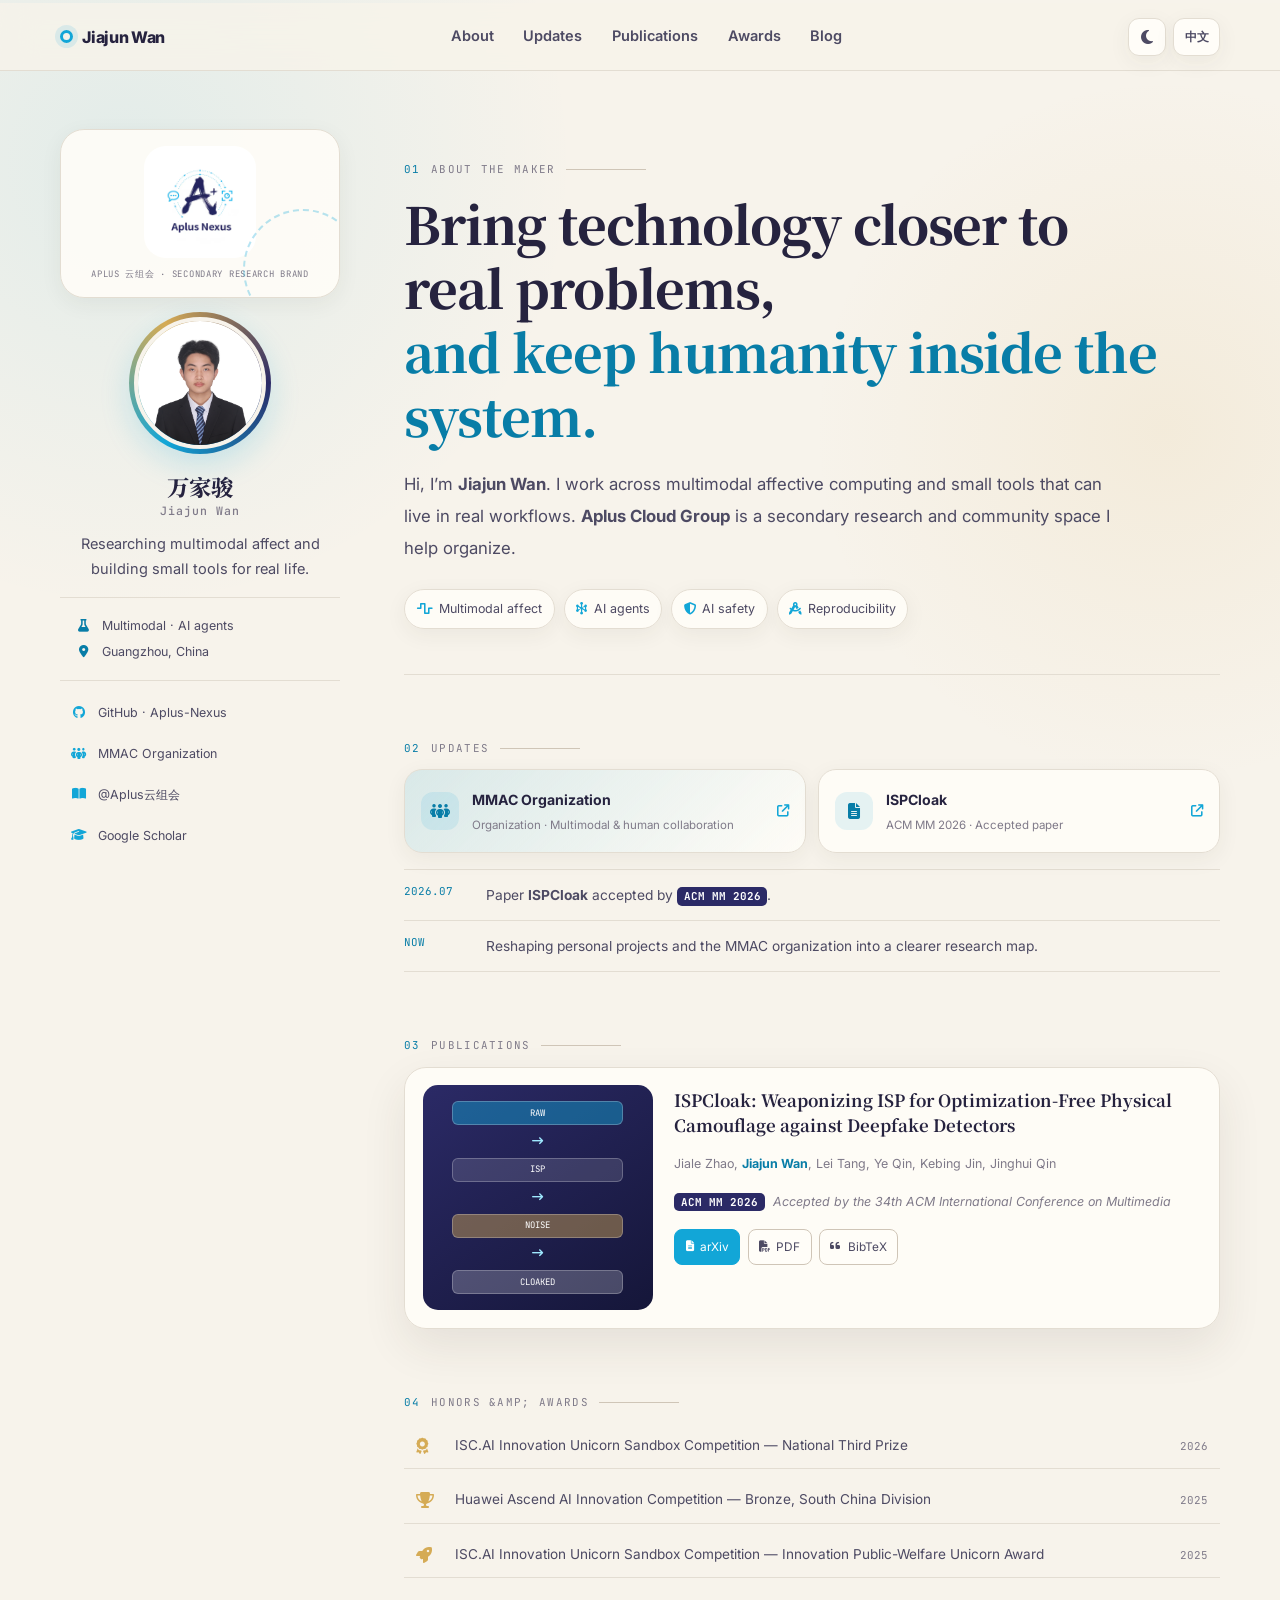
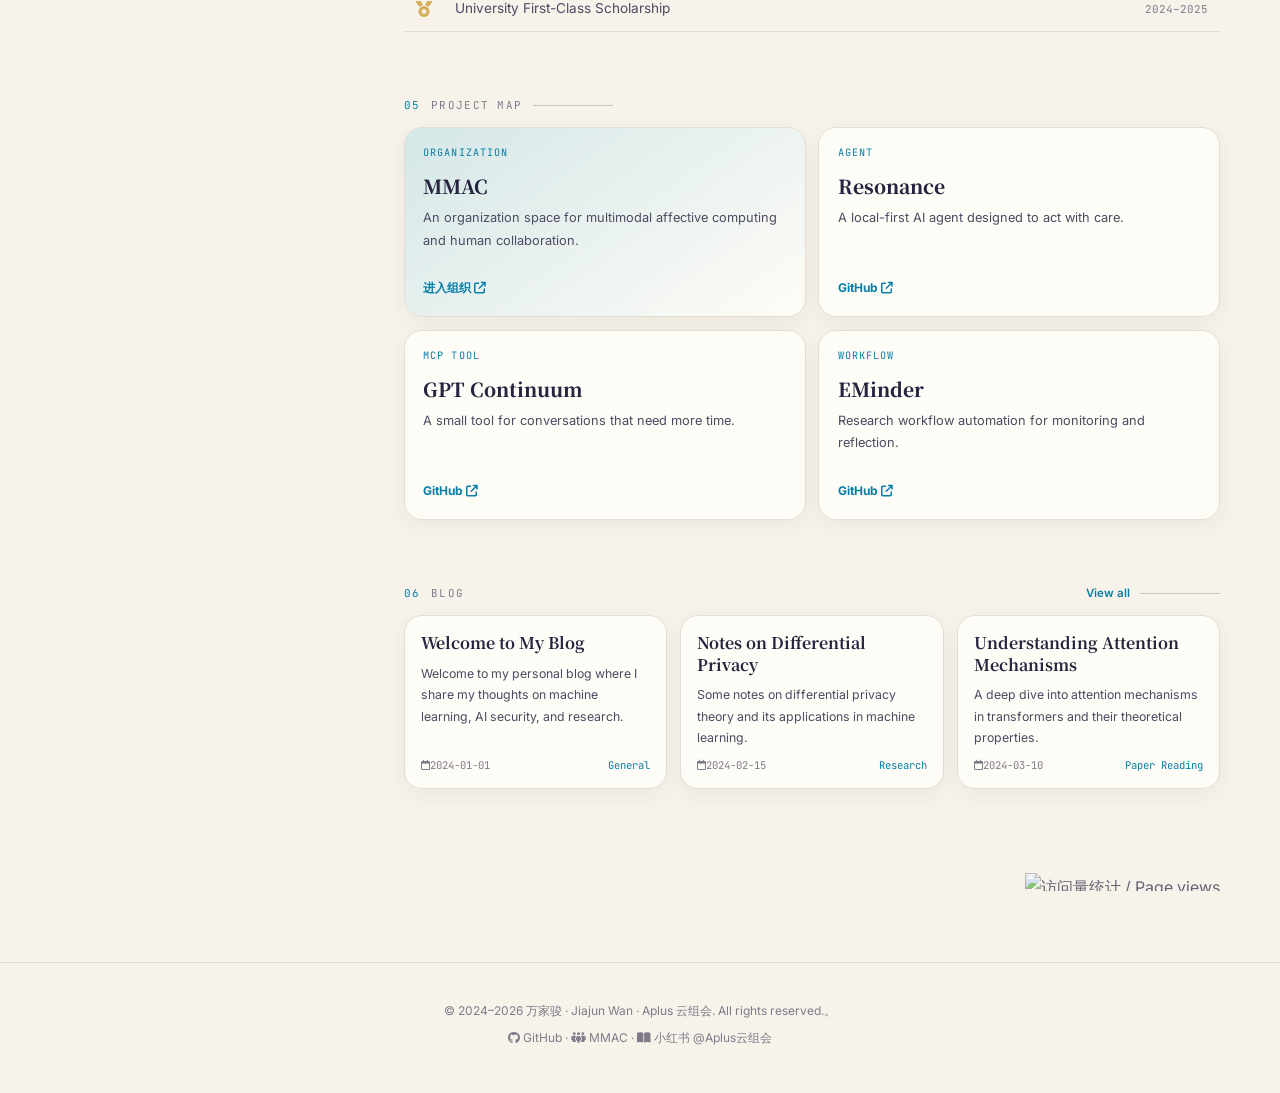
==== commit 53234a2c: "content: make Jiajun Wan the primary site identity" ====
--- a/index.html
+++ b/index.html
@@ -3,15 +3,15 @@
 <head>
   <meta charset="UTF-8">
   <meta name="viewport" content="width=device-width, initial-scale=1.0">
-  <meta name="description" content="Aplus 云组会 · Aplus-Nexus — 科研、科技与人文交汇处的个人作品集。">
-  <meta name="author" content="Aplus 云组会">
-  <meta name="keywords" content="Aplus, Aplus-Nexus, MMAC, multimodal, AI, research">
+  <meta name="description" content="万家骏（Jiajun Wan）个人主页 — 研究多模态与情感计算，也做能被日常使用的小工具。">
+  <meta name="author" content="万家骏 / Jiajun Wan">
+  <meta name="keywords" content="万家骏, Jiajun Wan, Aplus, MMAC, multimodal, AI, research">
   <meta property="og:type" content="profile">
-  <meta property="og:title" content="Aplus 云组会 · Aplus-Nexus">
-  <meta property="og:description" content="科研 × 科技 × 人文。研究多模态与情感计算，也做能被日常使用的小工具。">
+  <meta property="og:title" content="万家骏（Jiajun Wan）">
+  <meta property="og:description" content="研究多模态与情感计算，也做能被日常使用的小工具。Aplus 云组会是我的次要研究品牌与组织空间。">
   <meta property="og:url" content="https://aplus-nexus.github.io/">
-  <meta property="og:image" content="https://aplus-nexus.github.io/pics/aplus-nexus-logo.jpg">
-  <title>Aplus 云组会 · Aplus-Nexus</title>
+  <meta property="og:image" content="https://aplus-nexus.github.io/pics/profile_pic.jpg">
+  <title>万家骏（Jiajun Wan）</title>
 
   <link rel="preconnect" href="https://fonts.googleapis.com">
   <link rel="preconnect" href="https://fonts.gstatic.com" crossorigin>
@@ -38,7 +38,7 @@
 
   <header class="top-nav">
     <div class="top-nav-container">
-      <a href="index.html" class="homepage-link"><span class="brand-dot"></span>Aplus&nbsp;云组会</a>
+      <a href="index.html" class="homepage-link"><span class="brand-dot"></span><span class="zh-copy">万家骏</span><span class="en-copy">Jiajun Wan</span></a>
       <nav class="main-nav" id="main-nav" aria-label="主导航 / Main navigation">
         <a href="#about" data-i18n="nav.about">关于</a>
         <a href="#updates" data-i18n="nav.updates">动态</a>
@@ -62,17 +62,17 @@
     <aside class="sidebar" data-animate>
       <div class="brand-card">
         <img src="pics/aplus-nexus-logo.jpg" alt="Aplus 云组会 Logo" class="brand-logo" width="152" height="152">
-        <span class="brand-kicker">RESEARCH · TECHNOLOGY · HUMANITY</span>
+        <span class="brand-kicker">APLUS 云组会 · SECONDARY RESEARCH BRAND</span>
       </div>
 
       <div class="avatar-ring">
         <img src="pics/profile_pic.jpg" alt="Aplus-Nexus profile portrait" class="profile-photo" width="164" height="164">
       </div>
 
-      <h1 class="site-name">Aplus 云组会<span class="site-name-cn">Aplus-Nexus</span></h1>
+      <h1 class="site-name">万家骏<span class="site-name-cn">Jiajun Wan</span></h1>
       <p class="bio-tagline">
-        <span class="zh-copy">在科研与科技之间，做一些有人的东西。</span>
-        <span class="en-copy">Building human-centered tools at the edge of research and technology.</span>
+        <span class="zh-copy">研究多模态与情感计算，也做能被日常使用的小工具。</span>
+        <span class="en-copy">Researching multimodal affect and building small tools for real life.</span>
       </p>
 
       <div class="contact-box">
@@ -82,7 +82,7 @@
 
       <div class="social-links">
         <ul>
-          <li><a href="https://github.com/Aplus-Nexus" target="_blank" rel="noopener noreferrer"><i class="fa-brands fa-github"></i>Aplus-Nexus</a></li>
+          <li><a href="https://github.com/Aplus-Nexus" target="_blank" rel="noopener noreferrer"><i class="fa-brands fa-github"></i>GitHub · Aplus-Nexus</a></li>
           <li><a href="https://github.com/MMAC" target="_blank" rel="noopener noreferrer"><i class="fa-solid fa-people-group"></i>MMAC Organization</a></li>
           <li><a href="https://www.xiaohongshu.com/user/profile/65546f5f0000000002028ac0" target="_blank" rel="noopener noreferrer"><i class="fa-solid fa-book-open"></i>@Aplus云组会</a></li>
           <li><a href="https://scholar.google.com/citations?user=kysk1N0AAAAJ" target="_blank" rel="noopener noreferrer"><i class="fa-solid fa-graduation-cap"></i>Google Scholar</a></li>
@@ -95,8 +95,8 @@
         <div class="section-label"><span>01</span><span class="zh-copy">关于这个人</span><span class="en-copy">ABOUT THE MAKER</span></div>
         <h2><span class="zh-copy">让技术贴近真实问题，<br><em>让人文保留在系统里。</em></span><span class="en-copy">Bring technology closer to real problems,<br><em>and keep humanity inside the system.</em></span></h2>
         <p class="lead-copy">
-          <span class="zh-copy">你好，我是 <strong>Aplus-Nexus</strong>。我研究多模态与情感计算，也做能真正进入日常工作流的小工具。我的兴趣不只在“模型能做到什么”，也在“人如何理解、选择并继续使用它”。</span>
-          <span class="en-copy">Hi, I’m <strong>Aplus-Nexus</strong>. I work across multimodal affective computing and small tools that can live in real workflows. I care about what models can do, and how people understand, choose, and keep using them.</span>
+          <span class="zh-copy">你好，我是 <strong>万家骏（Jiajun Wan）</strong>。我研究多模态与情感计算，也做能真正进入日常工作流的小工具。<strong>Aplus 云组会</strong>是我参与组织的次要研究品牌与交流空间。</span>
+          <span class="en-copy">Hi, I’m <strong>Jiajun Wan</strong>. I work across multimodal affective computing and small tools that can live in real workflows. <strong>Aplus Cloud Group</strong> is a secondary research and community space I help organize.</span>
         </p>
         <div class="interest-chips" aria-label="研究兴趣 / Research interests">
           <span class="chip"><i class="fa-solid fa-wave-square"></i><span class="zh-copy">多模态情感计算</span><span class="en-copy">Multimodal affect</span></span>
@@ -181,7 +181,7 @@
   </div>
 
   <footer class="site-footer">
-    <p>© 2024–2026 Aplus 云组会 · Aplus-Nexus. <span data-i18n="footer.rights">保留所有权利</span>。</p>
+    <p>© 2024–2026 万家骏 · Jiajun Wan · Aplus 云组会. <span data-i18n="footer.rights">保留所有权利</span>。</p>
     <p class="footer-meta"><a href="https://github.com/Aplus-Nexus" target="_blank" rel="noopener noreferrer"><i class="fa-brands fa-github"></i> GitHub</a>&nbsp;·&nbsp;<a href="https://github.com/MMAC" target="_blank" rel="noopener noreferrer"><i class="fa-solid fa-people-group"></i> MMAC</a>&nbsp;·&nbsp;<a href="https://www.xiaohongshu.com/user/profile/65546f5f0000000002028ac0" target="_blank" rel="noopener noreferrer"><i class="fa-solid fa-book-open"></i> 小红书 @Aplus云组会</a></p>
   </footer>
 
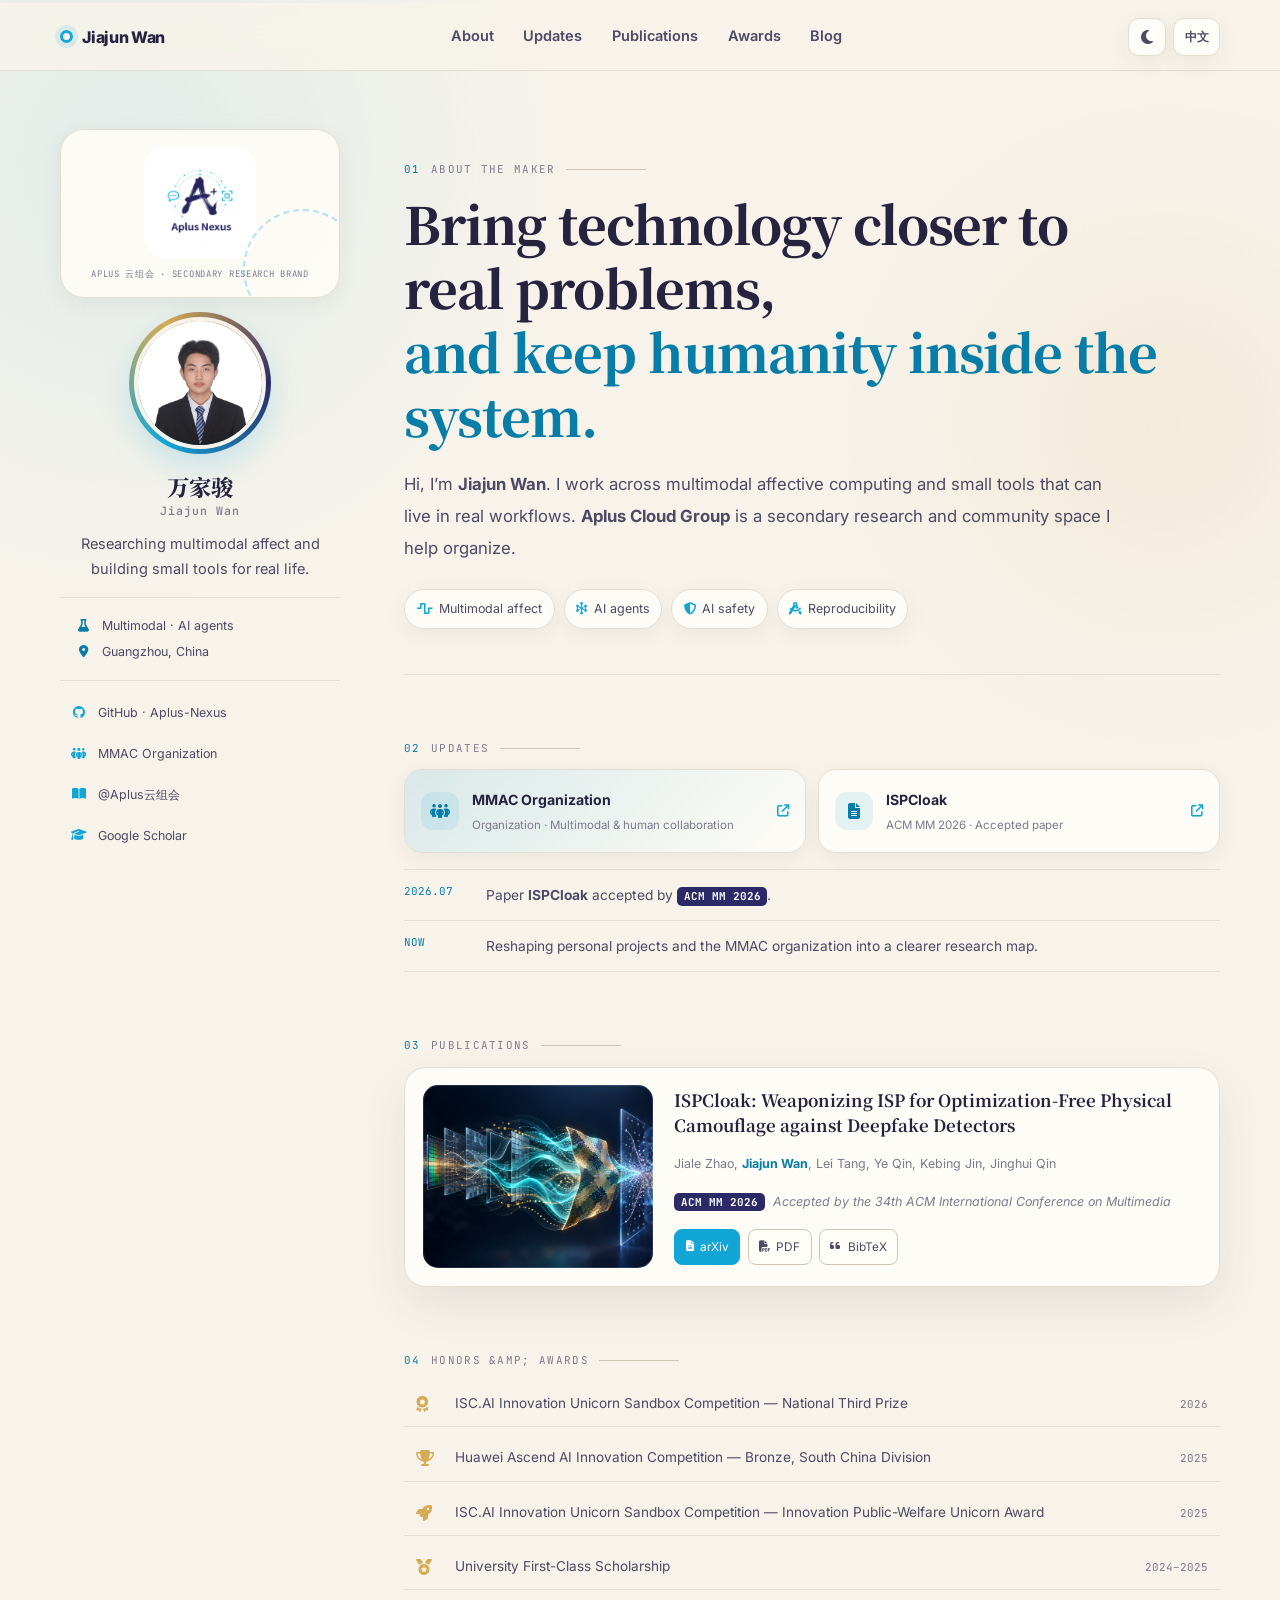
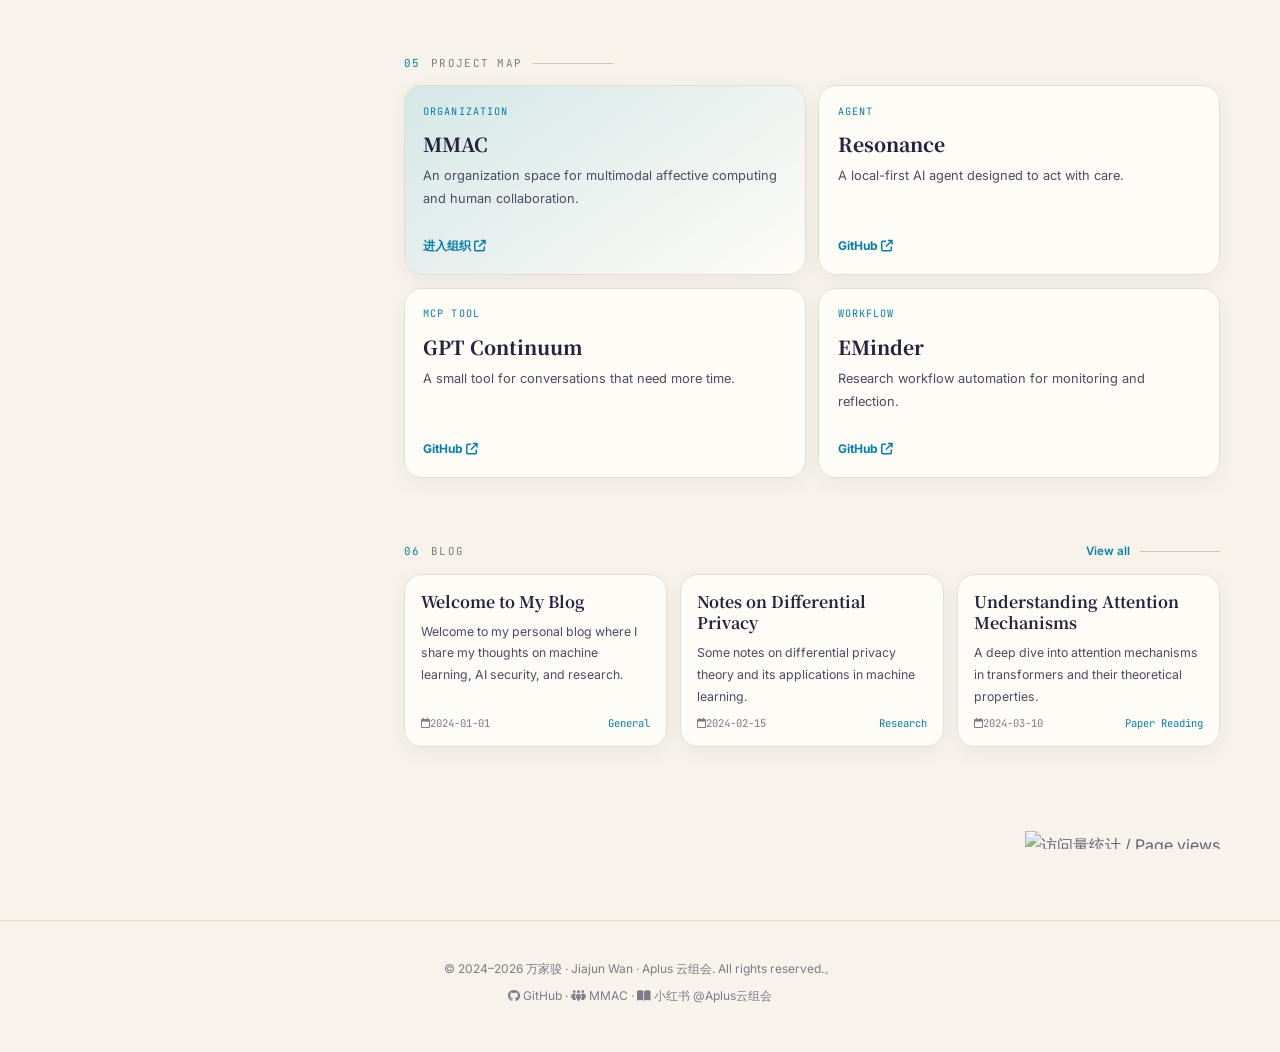
==== commit 7542b8e6: "feat: add flowing ISPCloak publication teaser" ====
--- a/index.html
+++ b/index.html
@@ -129,10 +129,8 @@
       <section id="publications" data-animate>
         <div class="section-label"><span>03</span><span data-i18n="pubs.title">论文</span></div>
         <div class="pub-item">
-          <div class="pub-teaser" aria-hidden="true">
-            <div class="teaser-fallback">
-              <span class="tf-chip tf-a">RAW</span><span class="tf-arrow"><i class="fa-solid fa-arrow-right-long"></i></span><span class="tf-chip tf-b">ISP</span><span class="tf-arrow"><i class="fa-solid fa-arrow-right-long"></i></span><span class="tf-chip tf-c">NOISE</span><span class="tf-arrow"><i class="fa-solid fa-arrow-right-long"></i></span><span class="tf-chip tf-d">CLOAKED</span>
-            </div>
+          <div class="pub-teaser">
+            <img class="pub-teaser-image" src="pics/iscloak-teaser.png" alt="ISPCloak schematic showing flowing ISP transformations becoming physical camouflage before crossing a detector boundary">
           </div>
           <div class="pub-body">
             <p class="pub-title">ISPCloak: Weaponizing ISP for Optimization-Free Physical Camouflage against Deepfake Detectors</p>
--- a/css/style.css
+++ b/css/style.css
@@ -136,11 +136,9 @@
 .venue-mm { color: #fff; background: var(--navy); }
 
 .pub-item { display: grid; grid-template-columns: 230px 1fr; gap: 1.35rem; padding: 1.1rem; border: 1px solid var(--line); border-radius: 22px; background: var(--surface); box-shadow: var(--shadow); }
-.pub-teaser { display: grid; place-items: center; min-height: 180px; overflow: hidden; border-radius: 15px; background: linear-gradient(145deg, var(--navy), #151639); }
-.teaser-fallback { display: flex; flex-direction: column; align-items: center; gap: .4rem; width: 100%; padding: 1rem; }
-.tf-chip { width: 86%; padding: .35rem .3rem; border: 1px solid rgba(255,255,255,.24); border-radius: 6px; color: #fff; font: .56rem/1.2 var(--mono); text-align: center; }
-.tf-a { background: rgba(18,166,215,.45); } .tf-b { background: rgba(255,255,255,.13); } .tf-c { background: rgba(213,171,85,.44); } .tf-d { background: rgba(255,255,255,.22); }
-.tf-arrow { color: #9fe9ff; font-size: .7rem; }
+.pub-teaser { position: relative; display: grid; place-items: center; min-height: 180px; overflow: hidden; border-radius: 15px; background: linear-gradient(145deg, var(--navy), #151639); isolation: isolate; }
+.pub-teaser::after { content: ""; position: absolute; inset: 0; border: 1px solid rgba(255,255,255,.12); border-radius: inherit; box-shadow: inset 0 0 28px rgba(4, 10, 29, .28); pointer-events: none; }
+.pub-teaser-image { display: block; width: 100%; height: 100%; min-height: 180px; object-fit: cover; object-position: center; }
 .pub-body { padding: .2rem .2rem .2rem 0; }
 .pub-title { color: var(--ink); font: 700 1.05rem/1.45 var(--serif); }
 .pub-authors { color: var(--muted); font-size: .78rem; }
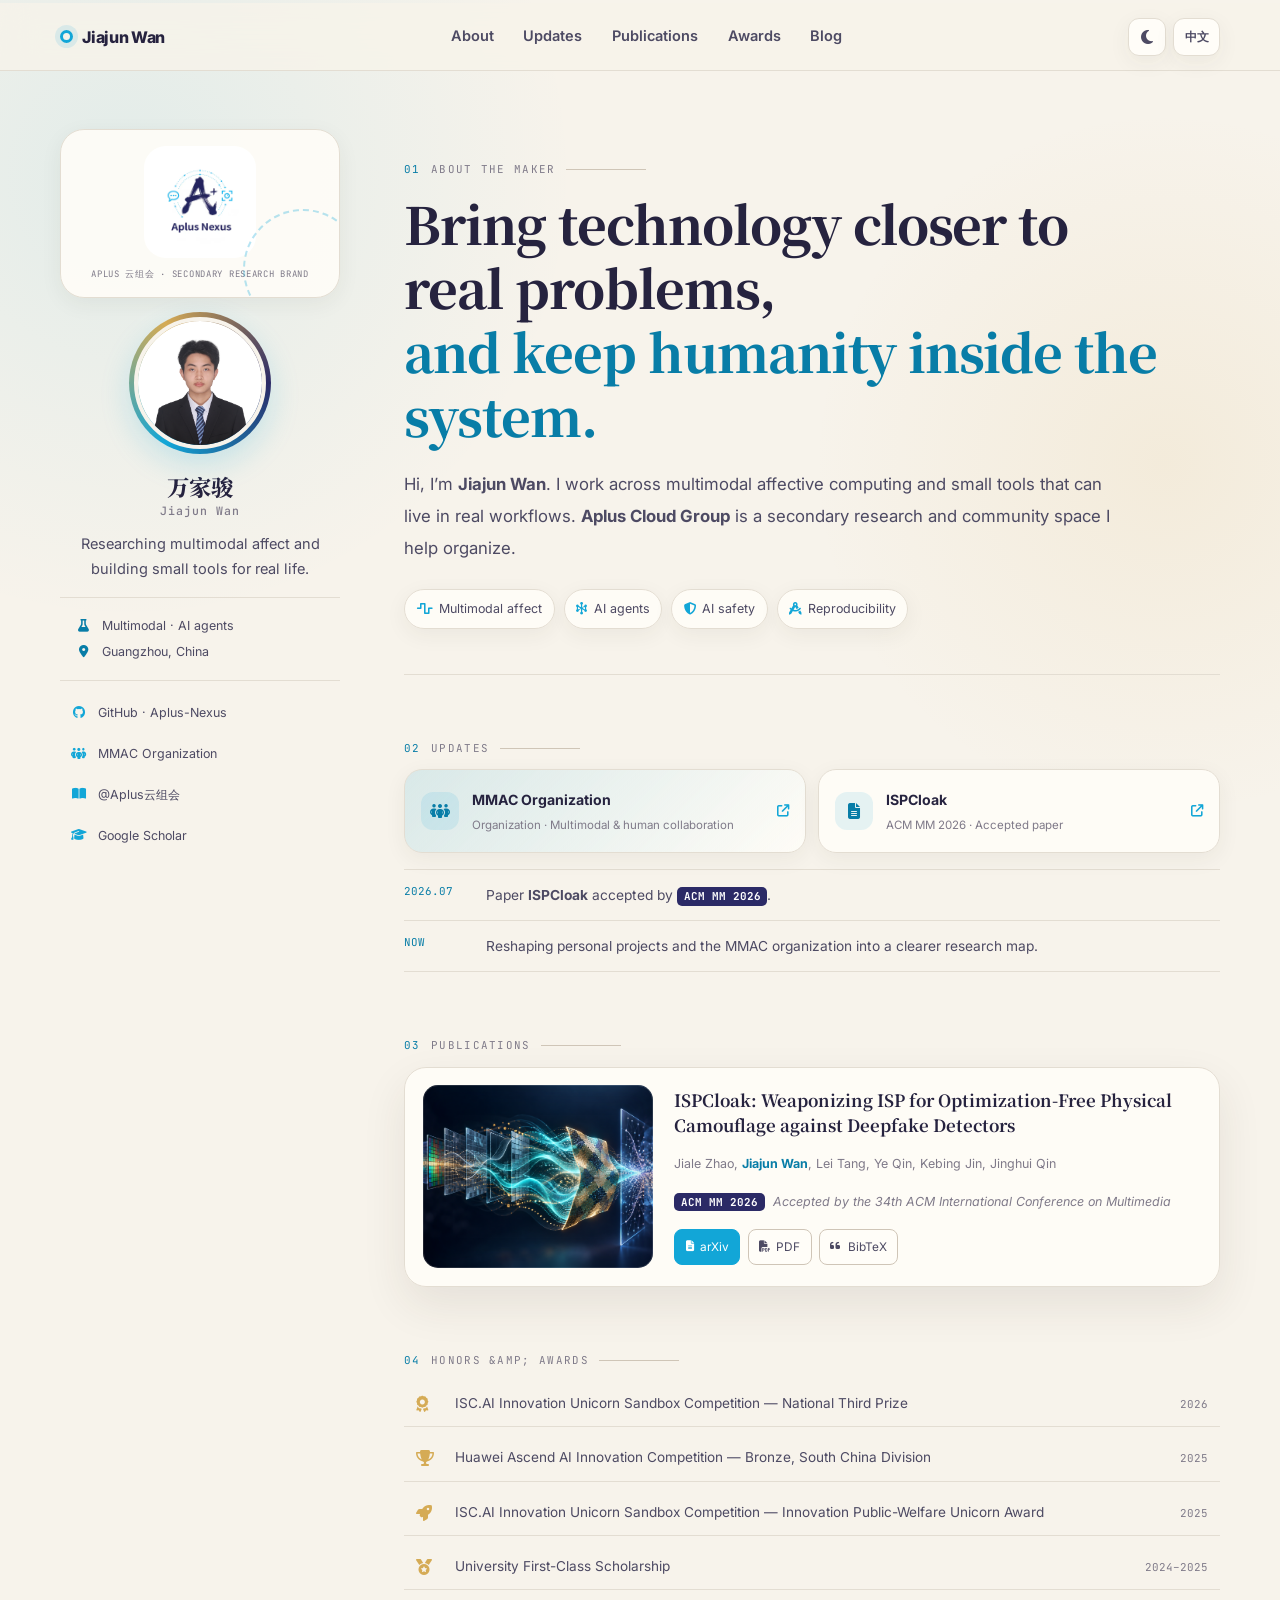
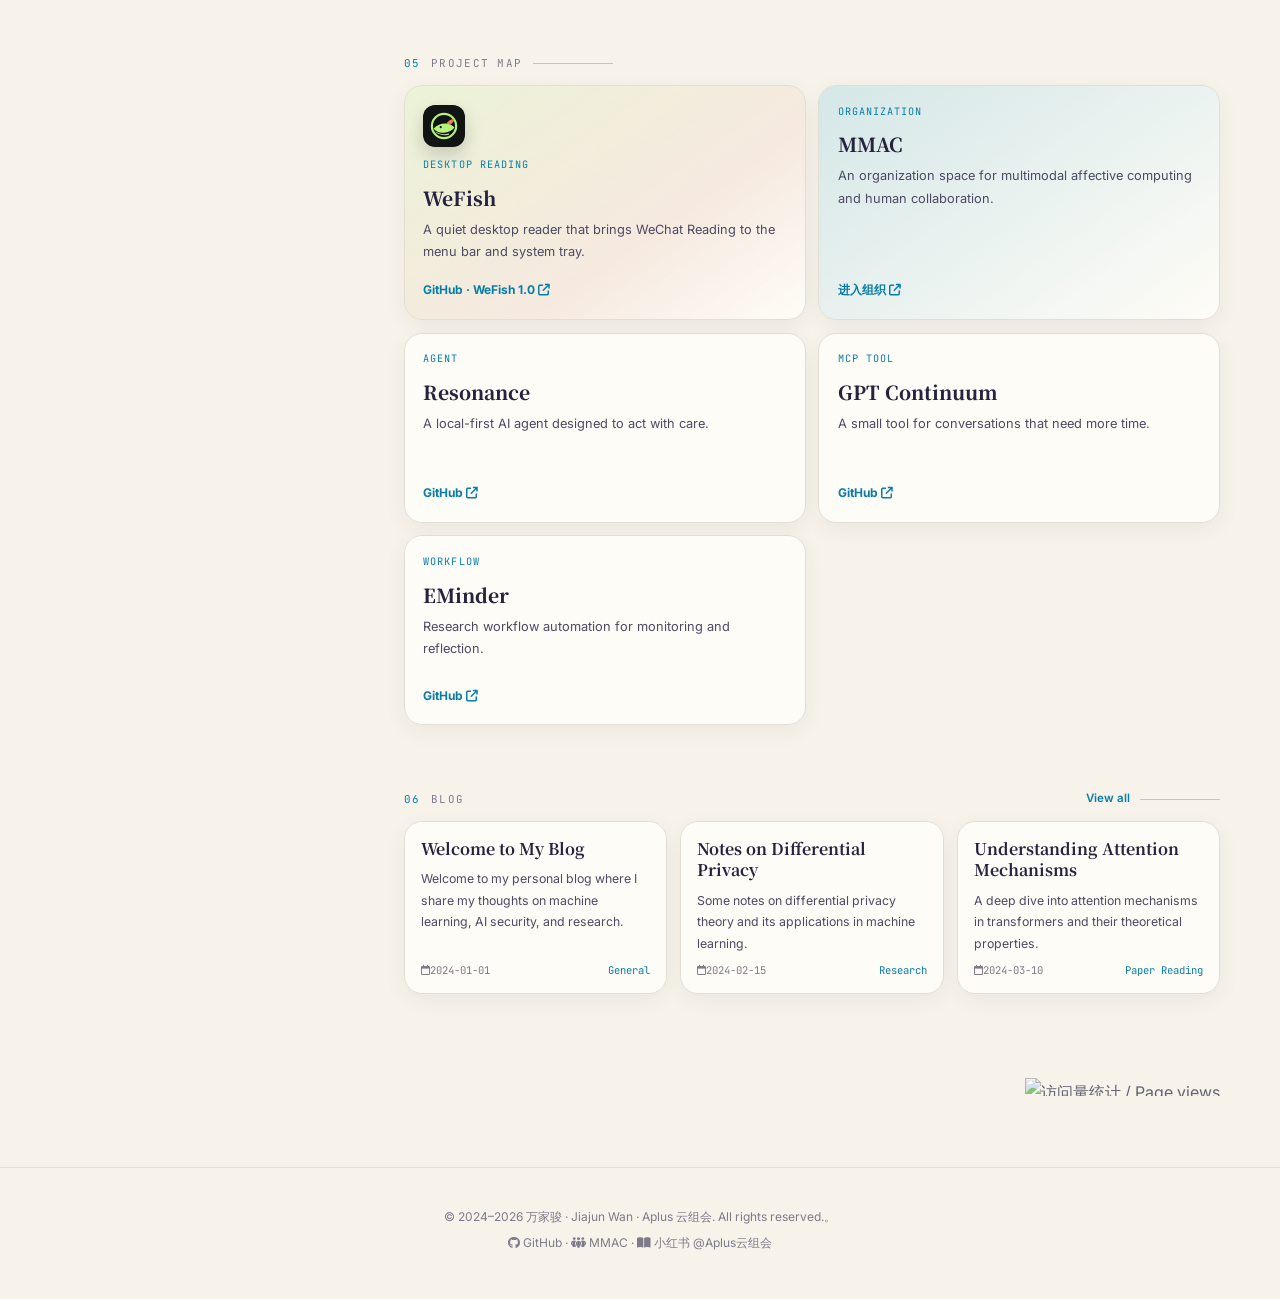
==== commit c7451d4c: "feat: feature WeFish on personal homepage" ====
--- a/index.html
+++ b/index.html
@@ -158,6 +158,7 @@
       <section id="projects" data-animate>
         <div class="section-label"><span>05</span><span class="zh-copy">项目地图</span><span class="en-copy">PROJECT MAP</span></div>
         <div class="project-grid">
+          <a class="project-card project-card-wefish" href="https://github.com/Aplus-Nexus/WeFish" target="_blank" rel="noopener noreferrer"><img class="project-mark" src="pics/wefish-mark.svg" alt="WeFish logo"><span class="project-meta">DESKTOP READING</span><h3>WeFish</h3><p class="zh-copy">把微信读书带进菜单栏和托盘的低干扰桌面阅读器。</p><p class="en-copy">A quiet desktop reader that brings WeChat Reading to the menu bar and system tray.</p><span class="project-link">GitHub · WeFish 1.0 <i class="fa-solid fa-arrow-up-right-from-square"></i></span></a>
           <a class="project-card project-card-featured" href="https://github.com/MMAC" target="_blank" rel="noopener noreferrer"><span class="project-meta">ORGANIZATION</span><h3>MMAC</h3><p class="zh-copy">多模态情感计算与人机协作的组织入口。</p><p class="en-copy">An organization space for multimodal affective computing and human collaboration.</p><span class="project-link">进入组织 <i class="fa-solid fa-arrow-up-right-from-square"></i></span></a>
           <a class="project-card" href="https://github.com/Aplus-Nexus/Resonance" target="_blank" rel="noopener noreferrer"><span class="project-meta">AGENT</span><h3>Resonance</h3><p class="zh-copy">一个可以访问本地文件、谨慎行动的 AI agent。</p><p class="en-copy">A local-first AI agent designed to act with care.</p><span class="project-link">GitHub <i class="fa-solid fa-arrow-up-right-from-square"></i></span></a>
           <a class="project-card" href="https://github.com/Aplus-Nexus/GPT-Continuum" target="_blank" rel="noopener noreferrer"><span class="project-meta">MCP TOOL</span><h3>GPT Continuum</h3><p class="zh-copy">让被打断的长任务有机会继续向前。</p><p class="en-copy">A small tool for conversations that need more time.</p><span class="project-link">GitHub <i class="fa-solid fa-arrow-up-right-from-square"></i></span></a>
--- a/css/style.css
+++ b/css/style.css
@@ -160,6 +160,9 @@
 .project-card { display: flex; flex-direction: column; min-height: 190px; padding: 1.15rem; border: 1px solid var(--line); border-radius: var(--radius); background: var(--surface); box-shadow: var(--shadow-soft); }
 .project-card:hover { border-color: var(--blue); transform: translateY(-3px); }
 .project-card-featured { background: linear-gradient(145deg, rgba(18,166,215,.15), var(--surface)); }
+.project-card-wefish { background: linear-gradient(145deg, rgba(184,242,124,.18), rgba(242,124,92,.08) 62%, var(--surface)); }
+.project-card-wefish:hover { border-color: #8acb57; }
+.project-mark { width: 42px; height: 42px; margin-bottom: .7rem; border-radius: 12px; box-shadow: 0 8px 18px rgba(16,20,19,.18); }
 .project-meta { color: var(--blue-dark); font: .64rem var(--mono); letter-spacing: .1em; }
 .project-card h3 { margin-top: .8rem; font: 800 1.2rem var(--serif); }
 .project-card p { margin: .5rem 0 1rem; font-size: .8rem; }
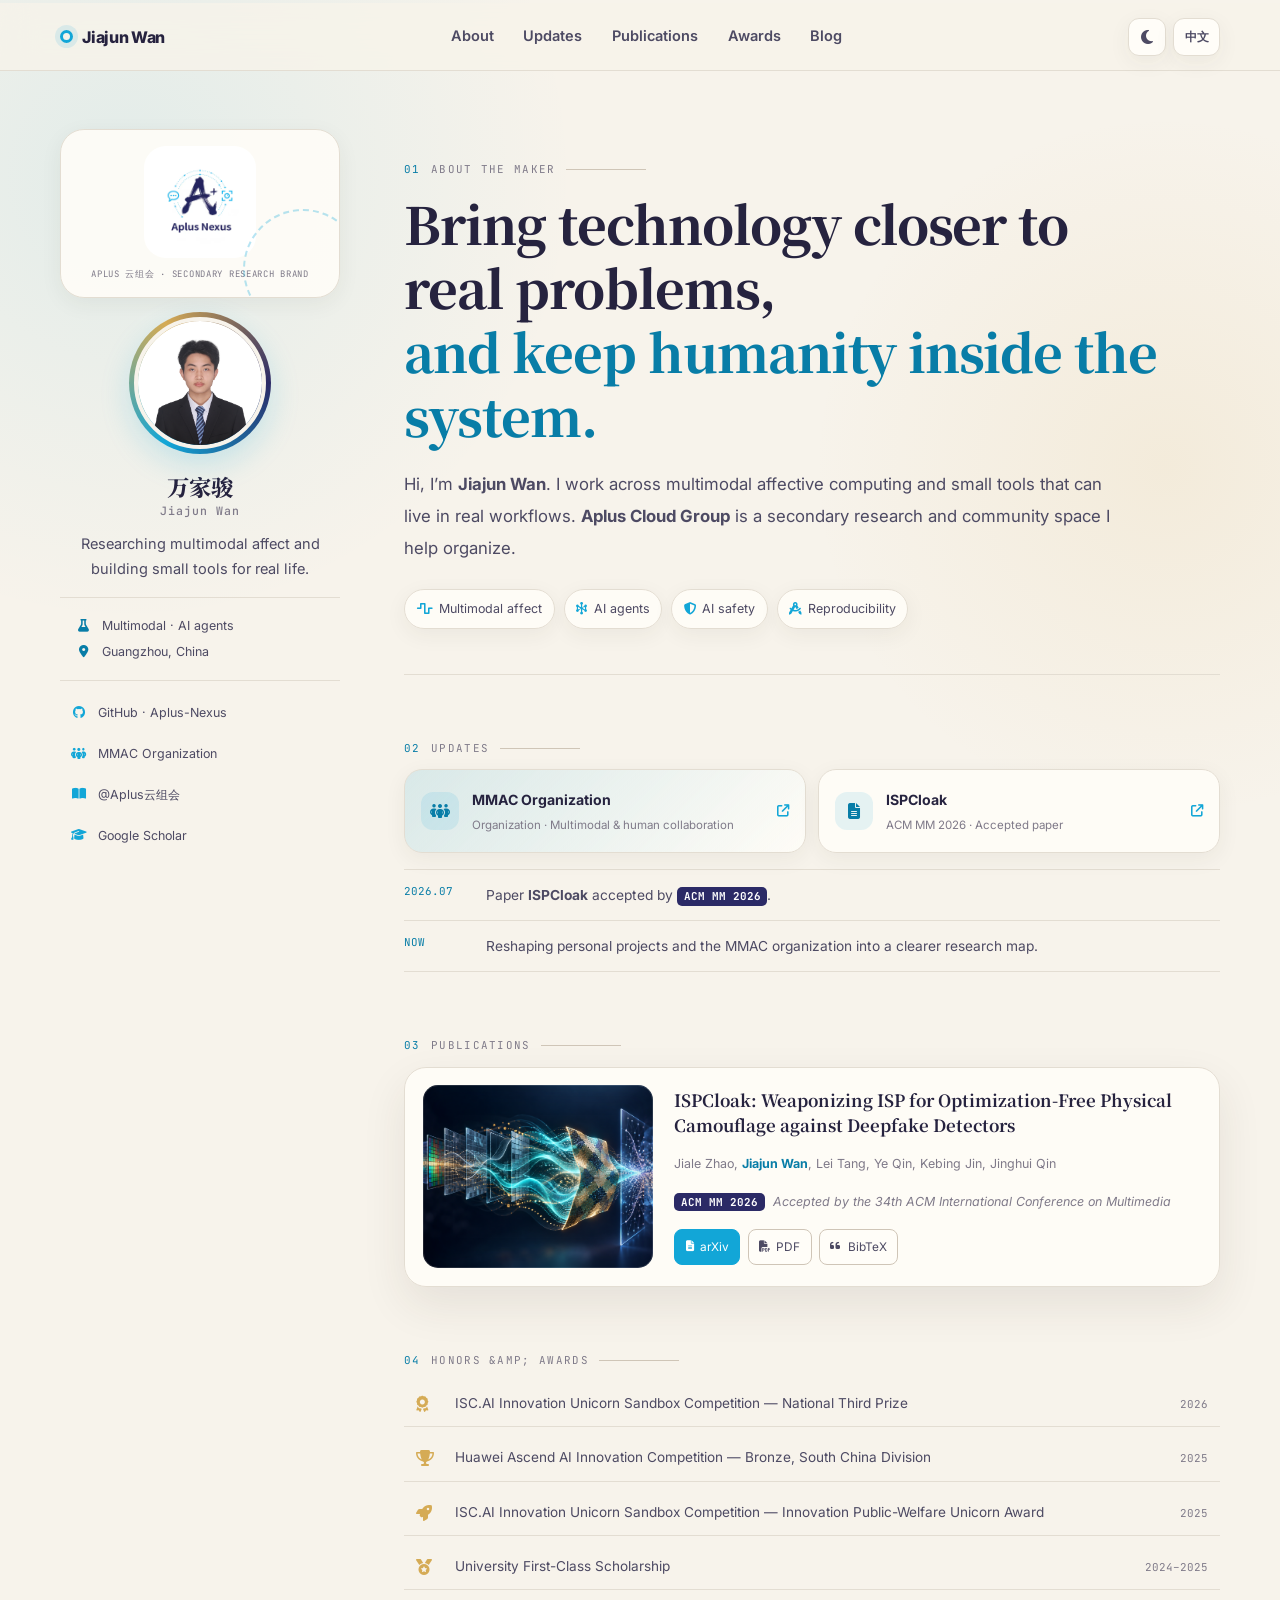
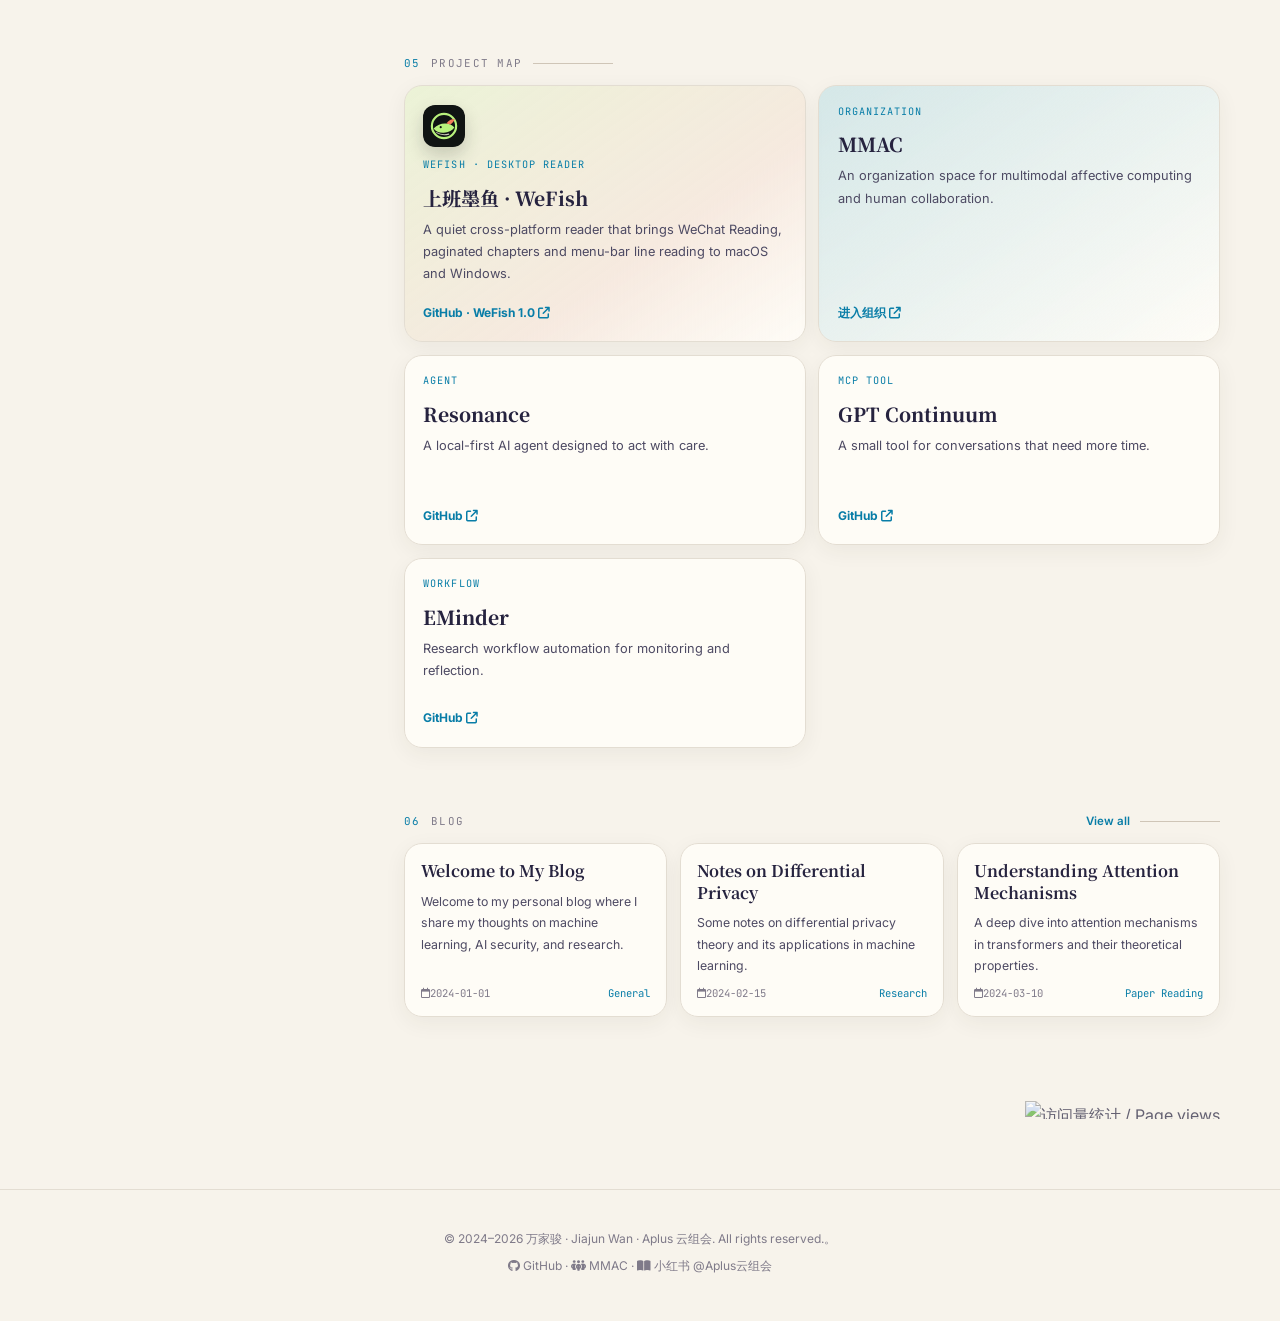
==== commit 5454baeb: "feat: brand WeFish on personal project map" ====
--- a/index.html
+++ b/index.html
@@ -158,7 +158,7 @@
       <section id="projects" data-animate>
         <div class="section-label"><span>05</span><span class="zh-copy">项目地图</span><span class="en-copy">PROJECT MAP</span></div>
         <div class="project-grid">
-          <a class="project-card project-card-wefish" href="https://github.com/Aplus-Nexus/WeFish" target="_blank" rel="noopener noreferrer"><img class="project-mark" src="pics/wefish-mark.svg" alt="WeFish logo"><span class="project-meta">DESKTOP READING</span><h3>WeFish</h3><p class="zh-copy">把微信读书带进菜单栏和托盘的低干扰桌面阅读器。</p><p class="en-copy">A quiet desktop reader that brings WeChat Reading to the menu bar and system tray.</p><span class="project-link">GitHub · WeFish 1.0 <i class="fa-solid fa-arrow-up-right-from-square"></i></span></a>
+          <a class="project-card project-card-wefish" href="https://github.com/Aplus-Nexus/WeFish" target="_blank" rel="noopener noreferrer"><img class="project-mark" src="pics/wefish-mark.svg" alt="上班墨鱼 WeFish logo"><span class="project-meta">WEFISH · DESKTOP READER</span><h3>上班墨鱼 · WeFish</h3><p class="zh-copy">支持 macOS 与 Windows，把微信读书的书架、章节、进度、阅读时长和逐行阅读带进菜单栏与系统托盘。</p><p class="en-copy">A quiet cross-platform reader that brings WeChat Reading, paginated chapters and menu-bar line reading to macOS and Windows.</p><span class="project-link">GitHub · WeFish 1.0 <i class="fa-solid fa-arrow-up-right-from-square"></i></span></a>
           <a class="project-card project-card-featured" href="https://github.com/MMAC" target="_blank" rel="noopener noreferrer"><span class="project-meta">ORGANIZATION</span><h3>MMAC</h3><p class="zh-copy">多模态情感计算与人机协作的组织入口。</p><p class="en-copy">An organization space for multimodal affective computing and human collaboration.</p><span class="project-link">进入组织 <i class="fa-solid fa-arrow-up-right-from-square"></i></span></a>
           <a class="project-card" href="https://github.com/Aplus-Nexus/Resonance" target="_blank" rel="noopener noreferrer"><span class="project-meta">AGENT</span><h3>Resonance</h3><p class="zh-copy">一个可以访问本地文件、谨慎行动的 AI agent。</p><p class="en-copy">A local-first AI agent designed to act with care.</p><span class="project-link">GitHub <i class="fa-solid fa-arrow-up-right-from-square"></i></span></a>
           <a class="project-card" href="https://github.com/Aplus-Nexus/GPT-Continuum" target="_blank" rel="noopener noreferrer"><span class="project-meta">MCP TOOL</span><h3>GPT Continuum</h3><p class="zh-copy">让被打断的长任务有机会继续向前。</p><p class="en-copy">A small tool for conversations that need more time.</p><span class="project-link">GitHub <i class="fa-solid fa-arrow-up-right-from-square"></i></span></a>
